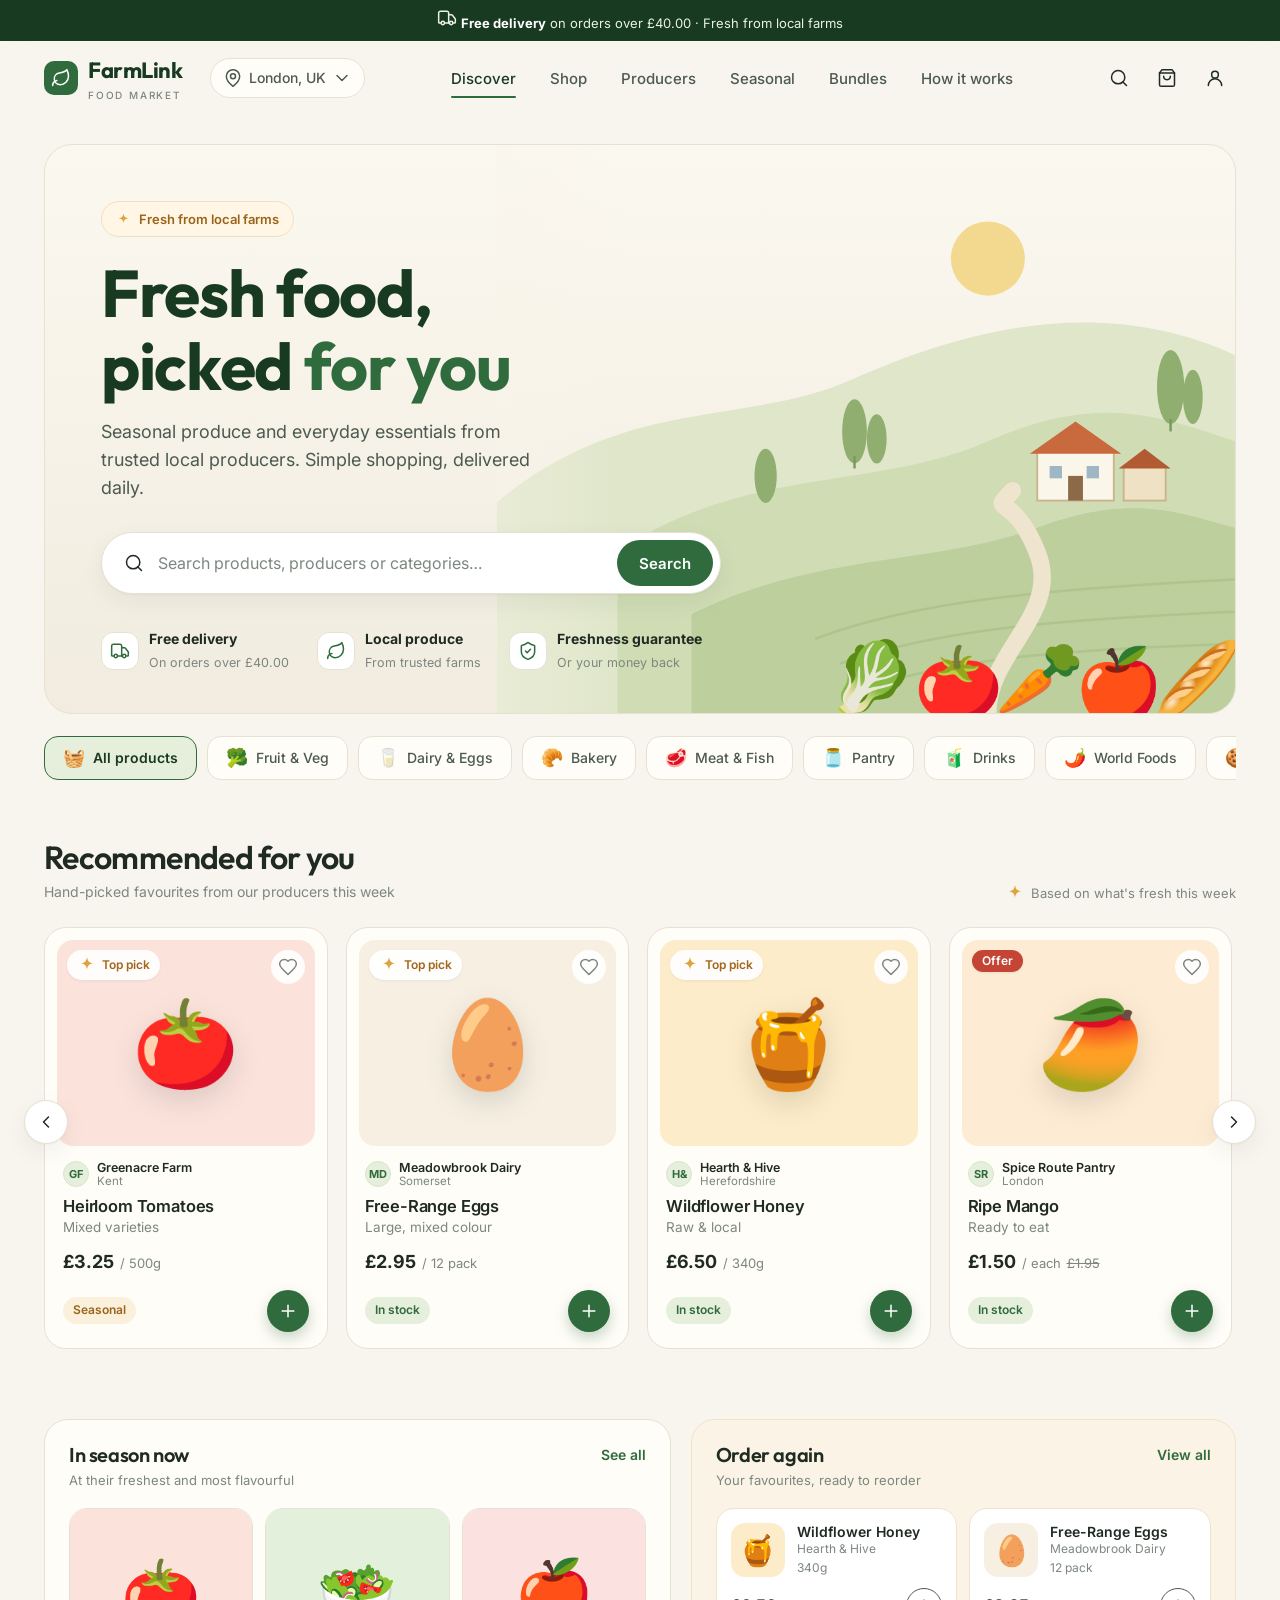
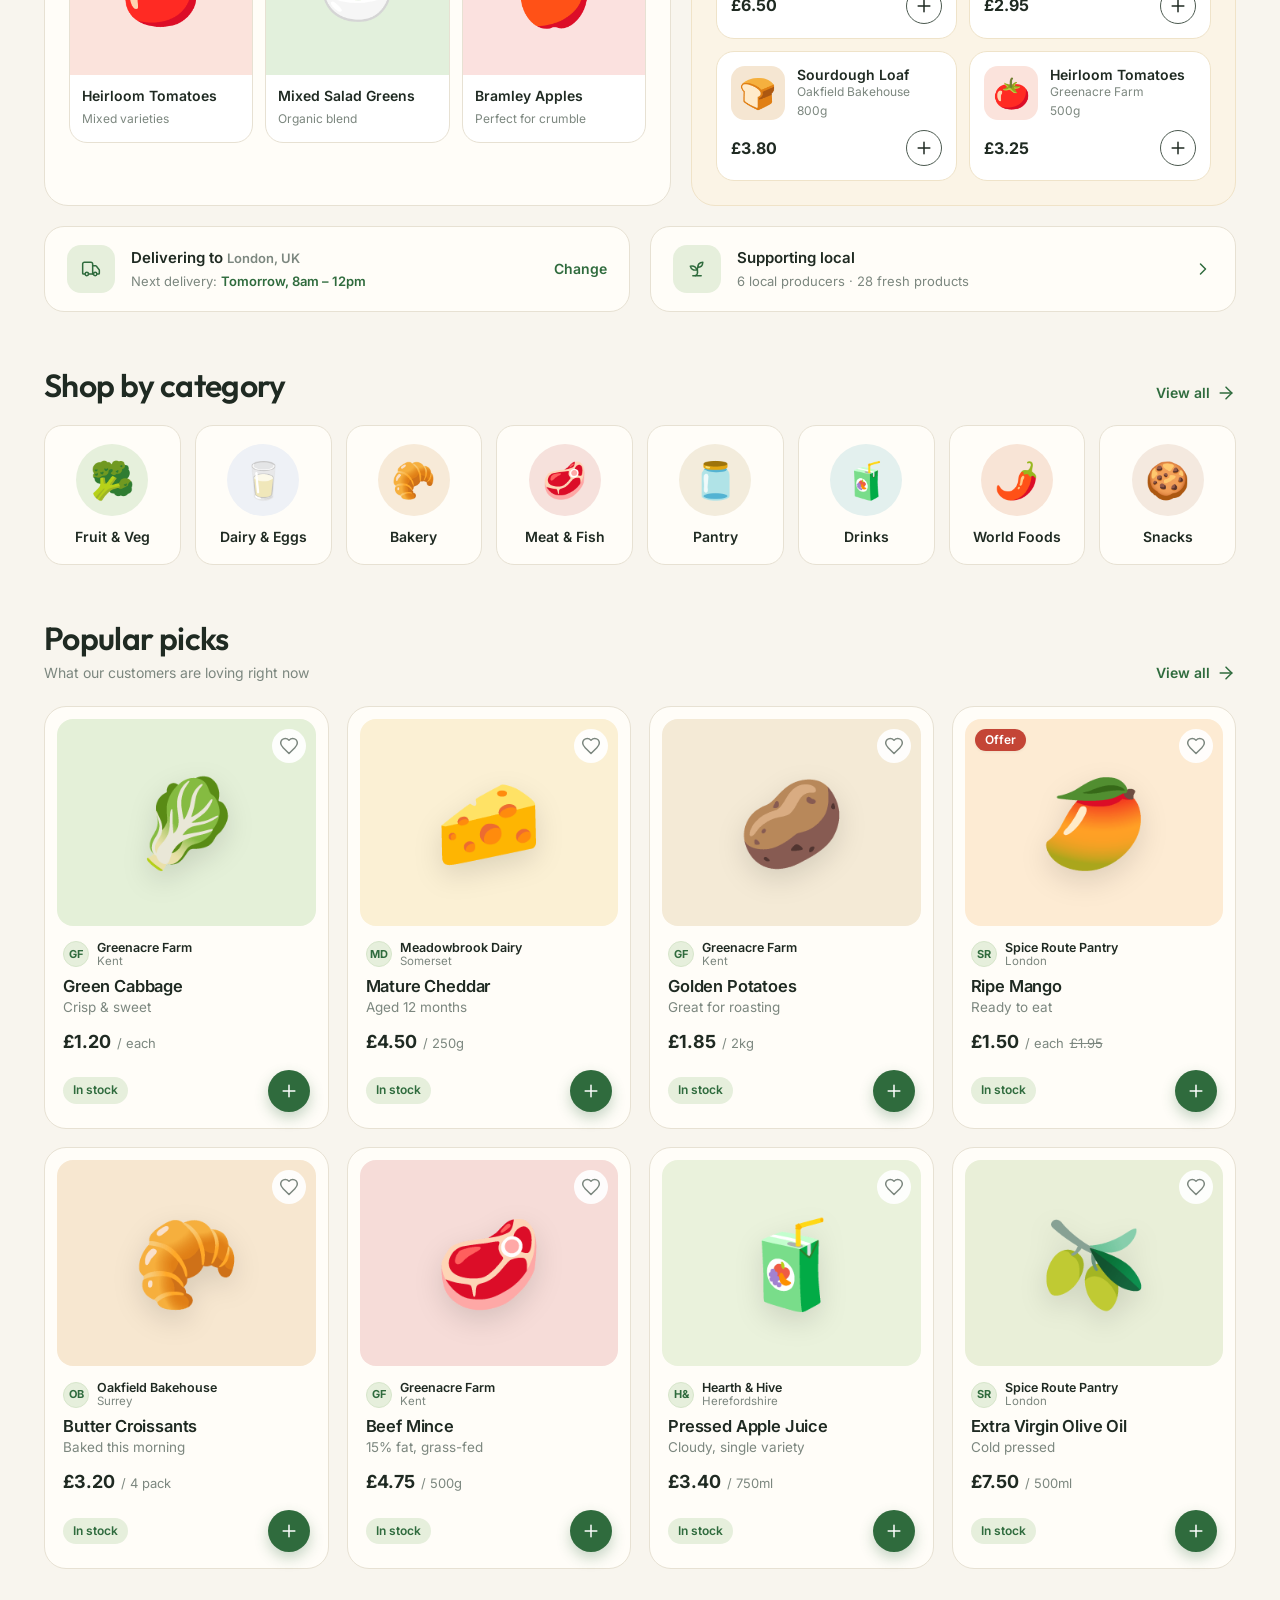
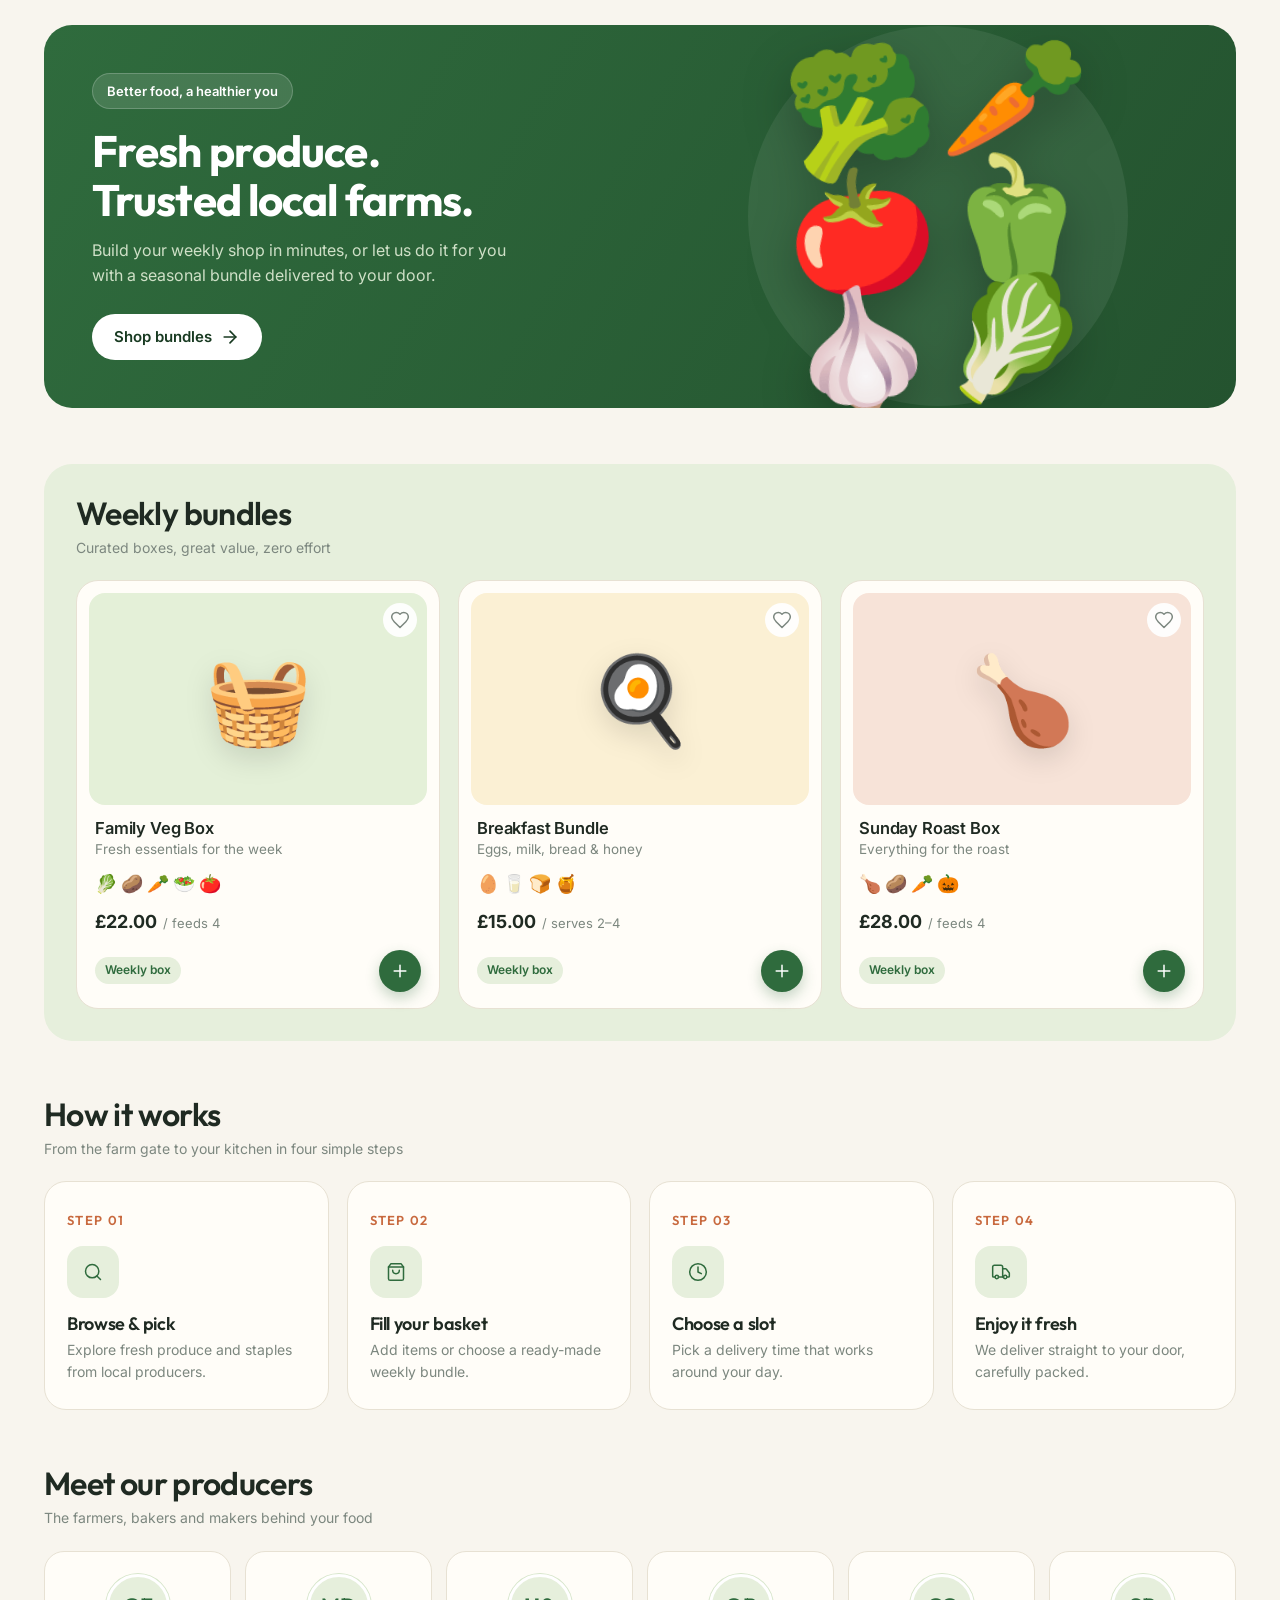
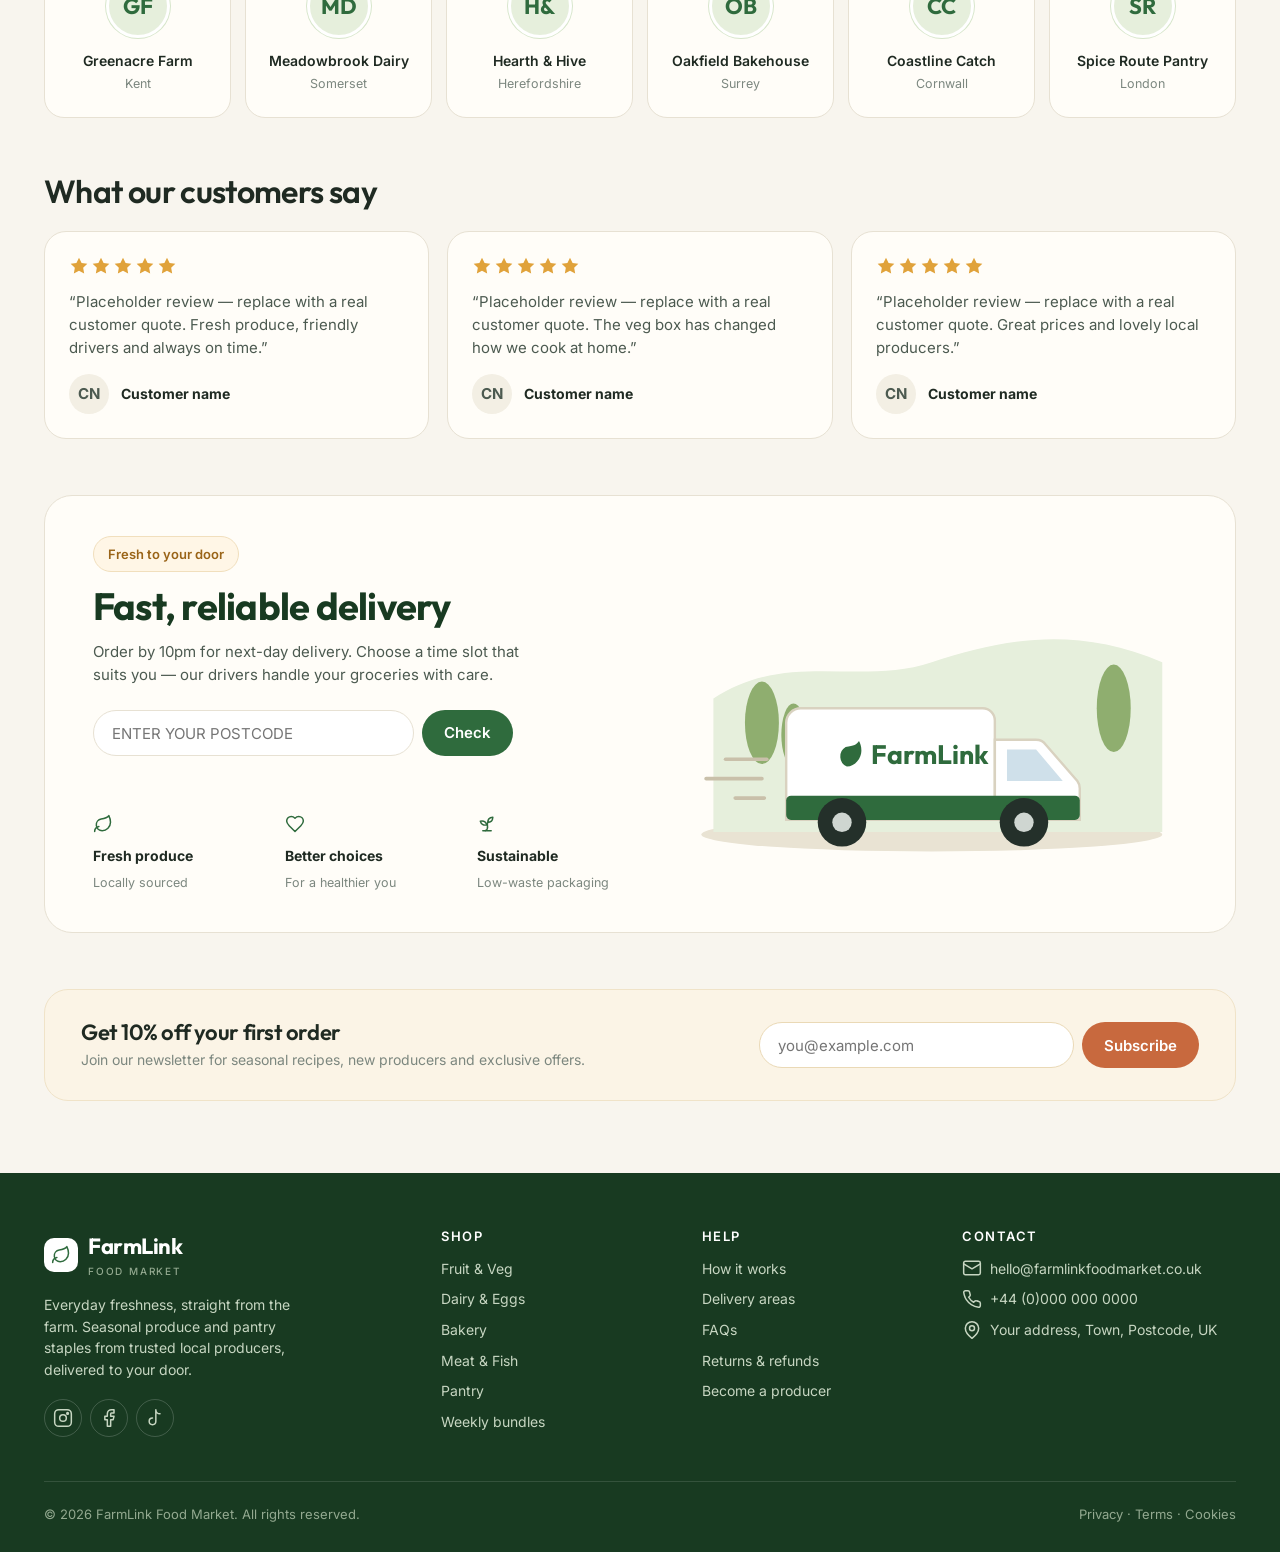
==== index.html @ 9a167efa "Build modern grocery storefront for FarmLink Food Market Static, responsive redesign inspired by the" ====
<!doctype html>
<html lang="en-GB">
<head>
  <meta charset="utf-8">
  <meta name="viewport" content="width=device-width, initial-scale=1">
  <title>FarmLink Food Market — Fresh groceries from local farms, delivered</title>
  <meta name="description" content="Shop fresh fruit, veg, dairy, bakery and pantry staples from trusted local producers. Delivered to your door by FarmLink Food Market.">
  <meta name="theme-color" content="#2f6b3d">
  <link rel="icon" href="data:image/svg+xml,<svg xmlns='http://www.w3.org/2000/svg' viewBox='0 0 100 100'><text y='.9em' font-size='90'>🌿</text></svg>">
  <link rel="preconnect" href="https://fonts.googleapis.com">
  <link rel="preconnect" href="https://fonts.gstatic.com" crossorigin>
  <link href="https://fonts.googleapis.com/css2?family=Inter:wght@400;500;600;700&family=Outfit:wght@500;600;700&display=swap" rel="stylesheet">
  <link rel="stylesheet" href="css/styles.css">
</head>
<body data-page="home">
  <div id="site-header"></div>

  <main>
    <!-- Hero -->
    <section class="hero">
      <div class="container">
        <div class="hero-card">
          <div class="hero-art" aria-hidden="true">
            <svg viewBox="0 0 760 460" preserveAspectRatio="xMaxYMid slice">
              <defs>
                <linearGradient id="sky" x1="0" y1="0" x2="0" y2="1"><stop offset="0" stop-color="#fbf8f0" stop-opacity="0"/><stop offset="1" stop-color="#f4eedf"/></linearGradient>
                <linearGradient id="fade" x1="0" y1="0" x2="1" y2="0"><stop offset="0" stop-color="#f8f4ea"/><stop offset=".35" stop-color="#f8f4ea" stop-opacity="0"/></linearGradient>
              </defs>
              <circle cx="560" cy="92" r="30" fill="#f2cf72" opacity=".75"/>
              <path d="M150 300 C 260 200, 360 230, 450 190 S 650 120, 760 170 L760 460 L150 460Z" fill="#dfe6c9"/>
              <path d="M260 330 C 360 260, 470 280, 560 240 S 700 220, 760 240 L760 460 L260 460Z" fill="#cfdcb4"/>
              <path d="M320 380 C 420 330, 520 340, 600 310 S 720 300, 760 310 L760 460 L320 460Z" fill="#bccf9c"/>
              <!-- fields -->
              <g stroke="#a9c088" stroke-width="2" fill="none" opacity=".7">
                <path d="M420 400 C 500 370, 600 360, 760 352"/><path d="M440 420 C 520 392, 620 384, 760 378"/><path d="M460 440 C 540 414, 640 408, 760 404"/>
              </g>
              <!-- path -->
              <path d="M560 460 C 560 410, 620 380, 600 330 S 560 300, 580 280" stroke="#efe5cf" stroke-width="14" fill="none" stroke-linecap="round"/>
              <!-- trees -->
              <g fill="#8fae6f">
                <ellipse cx="452" cy="232" rx="10" ry="26"/><ellipse cx="470" cy="238" rx="8" ry="20"/>
                <ellipse cx="708" cy="196" rx="11" ry="30"/><ellipse cx="726" cy="204" rx="8" ry="22"/>
                <ellipse cx="380" cy="268" rx="9" ry="22"/>
              </g>
              <g fill="#7b9b5c"><rect x="451" y="252" width="2" height="10"/><rect x="707" y="222" width="2" height="10"/></g>
              <!-- farmhouse -->
              <g transform="translate(600 230)">
                <rect x="0" y="18" width="62" height="40" fill="#fbf6ea" stroke="#c9b48e" stroke-width="1.5"/>
                <path d="M-6 20 L31 -6 L68 20Z" fill="#c8693e"/>
                <rect x="10" y="30" width="10" height="10" fill="#9fb7c4"/><rect x="40" y="30" width="10" height="10" fill="#9fb7c4"/>
                <rect x="25" y="38" width="12" height="20" fill="#8c6a48"/>
                <rect x="70" y="30" width="34" height="28" fill="#efe1c4" stroke="#c9b48e" stroke-width="1.5"/>
                <path d="M66 32 L87 16 L108 32Z" fill="#b25a32"/>
              </g>
              <!-- produce cluster -->
              <g font-size="58" font-family="Apple Color Emoji, Segoe UI Emoji, Noto Color Emoji, sans-serif">
                <text x="430" y="452">🥬</text><text x="500" y="456">🍅</text><text x="566" y="452">🥕</text><text x="630" y="458">🍎</text><text x="694" y="452">🥖</text>
              </g>
              <rect width="760" height="460" fill="url(#fade)"/>
            </svg>
          </div>

          <div class="hero-content">
            <span class="pill"><svg width="15" height="15" viewBox="0 0 24 24"><path d="M12 2c.4 4.6 2.4 7.6 8 8-5.6.4-7.6 3.4-8 8-.4-4.6-2.4-7.6-8-8 5.6-.4 7.6-3.4 8-8Z" fill="currentColor"/></svg> Fresh from local farms</span>
            <h1>Fresh food,<br>picked <em>for you</em></h1>
            <p class="hero-sub">Seasonal produce and everyday essentials from trusted local producers. Simple shopping, delivered daily.</p>

            <form class="search-bar" id="hero-search" role="search" autocomplete="off">
              <svg class="icon" width="20" height="20" viewBox="0 0 24 24" fill="none" stroke="currentColor" stroke-width="1.8" stroke-linecap="round"><circle cx="11" cy="11" r="8"/><path d="m21 21-4.3-4.3"/></svg>
              <label class="sr-only" for="hero-q">Search groceries</label>
              <input id="hero-q" type="search" placeholder="Search products, producers or categories…">
              <button class="btn btn-primary" type="submit">Search</button>
              <div class="search-results" role="listbox"></div>
            </form>

            <div class="trust" id="trust"></div>
          </div>
        </div>

        <div class="chips" id="chips" role="tablist" aria-label="Browse by category"></div>
      </div>
    </section>

    <!-- Recommended -->
    <section class="section">
      <div class="container">
        <div class="section-head">
          <div><h2>Recommended for you</h2><p>Hand-picked favourites from our producers this week</p></div>
          <span class="eyebrow" id="rec-note"></span>
        </div>
        <div class="row-scroll">
          <button class="scroll-btn prev" data-scroll="-1" aria-label="Scroll left"></button>
          <div class="track" id="recommended"></div>
          <button class="scroll-btn next" data-scroll="1" aria-label="Scroll right"></button>
        </div>
      </div>
    </section>

    <!-- In season + order again -->
    <section class="section">
      <div class="container">
        <div class="split">
          <div class="panel">
            <div class="panel-head"><div><h3>In season now</h3><p>At their freshest and most flavourful</p></div><a class="link-arrow" href="shop.html?filter=seasonal">See all</a></div>
            <div class="season-grid" id="season"></div>
          </div>
          <div class="panel warm">
            <div class="panel-head"><div><h3>Order again</h3><p>Your favourites, ready to reorder</p></div><a class="link-arrow" href="shop.html">View all</a></div>
            <div class="reorder-list" id="reorder"></div>
          </div>
        </div>
        <div class="info-bar" id="info-bar"></div>
      </div>
    </section>

    <!-- Categories -->
    <section class="section">
      <div class="container">
        <div class="section-head"><div><h2>Shop by category</h2></div><a class="link-arrow" href="shop.html" id="cat-all"></a></div>
        <div class="cat-grid" id="categories"></div>
      </div>
    </section>

    <!-- Popular picks -->
    <section class="section">
      <div class="container">
        <div class="section-head"><div><h2>Popular picks</h2><p>What our customers are loving right now</p></div><a class="link-arrow" href="shop.html" id="pop-all"></a></div>
        <div class="product-grid" id="popular"></div>
      </div>
    </section>

    <!-- Promo -->
    <section class="section">
      <div class="container">
        <div class="promo">
          <div class="promo-copy">
            <span class="pill" style="background:rgba(255,255,255,.12);border-color:rgba(255,255,255,.2);color:#fff">Better food, a healthier you</span>
            <h2 style="margin-top:18px">Fresh produce.<br>Trusted local farms.</h2>
            <p>Build your weekly shop in minutes, or let us do it for you with a seasonal bundle delivered to your door.</p>
            <a class="btn" href="#bundles">Shop bundles <svg class="icon" width="18" height="18" viewBox="0 0 24 24" fill="none" stroke="currentColor" stroke-width="2" stroke-linecap="round" stroke-linejoin="round"><path d="M5 12h14"/><path d="m12 5 7 7-7 7"/></svg></a>
          </div>
          <div class="promo-art" aria-hidden="true">
            <div class="blob"></div>
            <div class="bowl"><span>🥦</span><span>🥕</span><span>🍅</span><span>🫑</span><span>🧄</span><span>🥬</span></div>
          </div>
        </div>
      </div>
    </section>

    <!-- Bundles -->
    <section class="section" id="bundles">
      <div class="container">
        <div class="bundles-wrap">
          <div class="section-head"><div><h2>Weekly bundles</h2><p>Curated boxes, great value, zero effort</p></div></div>
          <div class="product-grid cols-3" id="bundle-grid"></div>
        </div>
      </div>
    </section>

    <!-- How it works -->
    <section class="section" id="how">
      <div class="container">
        <div class="section-head"><div><h2>How it works</h2><p>From the farm gate to your kitchen in four simple steps</p></div></div>
        <div class="steps" id="steps"></div>
      </div>
    </section>

    <!-- Producers -->
    <section class="section" id="producers">
      <div class="container">
        <div class="section-head"><div><h2>Meet our producers</h2><p>The farmers, bakers and makers behind your food</p></div></div>
        <div class="producer-grid" id="producer-grid"></div>
      </div>
    </section>

    <!-- Reviews -->
    <section class="section">
      <div class="container">
        <div class="section-head"><div><h2>What our customers say</h2></div></div>
        <div class="reviews" id="reviews"></div>
      </div>
    </section>

    <!-- Delivery -->
    <section class="section" id="delivery">
      <div class="container">
        <div class="delivery">
          <div>
            <span class="pill">Fresh to your door</span>
            <h2>Fast, reliable delivery</h2>
            <p>Order by 10pm for next-day delivery. Choose a time slot that suits you — our drivers handle your groceries with care.</p>
            <form class="postcode" id="postcode-form">
              <label class="sr-only" for="postcode-input">Postcode</label>
              <input id="postcode-input" placeholder="Enter your postcode" maxlength="9" autocomplete="postal-code">
              <button class="btn btn-primary" type="submit">Check</button>
            </form>
            <div class="postcode-msg" id="postcode-msg" role="status"></div>
            <div class="delivery-points" id="delivery-points"></div>
          </div>
          <div class="delivery-art" aria-hidden="true">
            <svg viewBox="0 0 420 260">
              <ellipse cx="210" cy="232" rx="190" ry="14" fill="#e9e3d3"/>
              <path d="M30 120 C 90 80, 150 110, 210 90 S 330 60, 400 90 L400 230 L30 230Z" fill="#e6efdc"/>
              <g fill="#8fae6f"><ellipse cx="70" cy="140" rx="14" ry="34"/><ellipse cx="96" cy="150" rx="10" ry="26"/><ellipse cx="360" cy="128" rx="14" ry="36"/></g>
              <!-- van -->
              <g transform="translate(90 120)">
                <path d="M0 20 a12 12 0 0 1 12 -12 h150 a10 10 0 0 1 10 10 v82 h-172Z" fill="#fff" stroke="#d9d2c0" stroke-width="2"/>
                <path d="M172 34 h34 a10 10 0 0 1 8 4 l26 30 a10 10 0 0 1 2 6 v26 h-70Z" fill="#fff" stroke="#d9d2c0" stroke-width="2"/>
                <path d="M182 42 h24 l22 26 h-46Z" fill="#cfe0ea"/>
                <rect x="0" y="80" width="242" height="20" rx="4" fill="#2f6b3d"/>
                <g transform="translate(40 34)" fill="#2f6b3d">
                  <path d="M10 22 A9 9 0 0 1 9 6 C 16 5 18 4 20 1 c1 2 2 4 2 8 0 6-5 13-12 13Z"/>
                  <text x="30" y="20" font-family="Outfit, sans-serif" font-weight="700" font-size="22">FarmLink</text>
                </g>
                <circle cx="46" cy="102" r="20" fill="#24302a"/><circle cx="46" cy="102" r="8" fill="#cfd6d1"/>
                <circle cx="196" cy="102" r="20" fill="#24302a"/><circle cx="196" cy="102" r="8" fill="#cfd6d1"/>
              </g>
              <g stroke="#c9c0aa" stroke-width="3" stroke-linecap="round"><path d="M40 170h34"/><path d="M24 186h46"/><path d="M48 202h24"/></g>
            </svg>
          </div>
        </div>
      </div>
    </section>

    <!-- Newsletter -->
    <section class="section">
      <div class="container">
        <div class="newsletter">
          <div><h3>Get 10% off your first order</h3><p>Join our newsletter for seasonal recipes, new producers and exclusive offers.</p></div>
          <form id="newsletter-form">
            <label class="sr-only" for="nl-email">Email address</label>
            <input id="nl-email" type="email" placeholder="you@example.com" required>
            <button class="btn btn-accent" type="submit">Subscribe</button>
          </form>
        </div>
      </div>
    </section>
  </main>

  <div id="site-footer"></div>

  <script src="js/data.js"></script>
  <script src="js/app.js"></script>
  <script src="js/home.js"></script>
</body>
</html>
---- css/styles.css ----
/* FarmLink Food Market — styles */

:root {
  --bg: #f8f5ee;
  --surface: #fffdf8;
  --surface-2: #f3efe4;
  --mint: #e6efdc;
  --mint-2: #d7e6cb;
  --ink: #1f2a22;
  --ink-2: #4c5a50;
  --ink-3: #7c877f;
  --line: #e7e1d3;
  --green: #2f6b3d;
  --green-dark: #234f2d;
  --green-ink: #183a21;
  --terracotta: #c8693e;
  --gold: #e0a23a;
  --red: #c44536;
  --radius: 18px;
  --radius-sm: 12px;
  --shadow: 0 1px 2px rgba(31, 42, 34, .04), 0 8px 24px rgba(31, 42, 34, .06);
  --shadow-lg: 0 20px 50px rgba(31, 42, 34, .16);
  --container: 1240px;
  --font-head: "Outfit", system-ui, sans-serif;
  --font-body: "Inter", system-ui, sans-serif;
}

*,
*::before,
*::after { box-sizing: border-box; }

html { scroll-behavior: smooth; }

body {
  margin: 0;
  font-family: var(--font-body);
  font-size: 15px;
  line-height: 1.55;
  color: var(--ink);
  background: var(--bg);
  -webkit-font-smoothing: antialiased;
  overflow-x: clip;
}

img { max-width: 100%; display: block; }
a { color: inherit; text-decoration: none; }
button { font: inherit; color: inherit; cursor: pointer; border: 0; background: none; }
input, select { font: inherit; color: inherit; }
h1, h2, h3, h4 { font-family: var(--font-head); margin: 0; line-height: 1.1; letter-spacing: -.02em; }
p { margin: 0; }

.container { max-width: var(--container); margin: 0 auto; padding: 0 24px; }
.sr-only { position: absolute; width: 1px; height: 1px; overflow: hidden; clip: rect(0 0 0 0); white-space: nowrap; }
.icon { width: 20px; height: 20px; flex: none; }

/* ---------- Buttons ---------- */
.btn {
  display: inline-flex; align-items: center; justify-content: center; gap: 8px;
  height: 46px; padding: 0 22px; border-radius: 999px;
  font-weight: 600; font-size: 15px; white-space: nowrap;
  transition: background .2s, transform .15s, box-shadow .2s;
}
.btn:active { transform: translateY(1px); }
.btn-primary { background: var(--green); color: #fff; }
.btn-primary:hover { background: var(--green-dark); }
.btn-accent { background: var(--terracotta); color: #fff; }
.btn-accent:hover { background: #b25a32; }
.btn-ghost { background: var(--surface); border: 1px solid var(--line); }
.btn-ghost:hover { border-color: var(--ink-3); }
.btn-sm { height: 38px; padding: 0 16px; font-size: 14px; }
.btn-block { width: 100%; }

.link-arrow { display: inline-flex; align-items: center; gap: 6px; font-weight: 600; font-size: 14px; color: var(--green); }
.link-arrow:hover { text-decoration: underline; }

/* ---------- Announcement ---------- */
.announce { background: var(--green-ink); color: #e9f1e4; font-size: 13px; text-align: center; padding: 8px 16px; }
.announce strong { color: #fff; }

/* ---------- Header ---------- */
.header {
  position: sticky; top: 0; z-index: 50;
  background: rgba(248, 245, 238, .88);
  backdrop-filter: saturate(1.4) blur(12px);
  border-bottom: 1px solid transparent;
  transition: border-color .2s;
}
.header.scrolled { border-bottom-color: var(--line); }
.header-inner { display: flex; align-items: center; gap: 28px; height: 74px; }
.logo { display: flex; align-items: center; gap: 10px; font-family: var(--font-head); font-weight: 700; font-size: 22px; color: var(--green-ink); letter-spacing: -.02em; }
.logo-mark { width: 34px; height: 34px; border-radius: 10px; background: var(--green); display: grid; place-items: center; color: #fff; }
.logo small { display: block; font-family: var(--font-body); font-weight: 500; font-size: 10px; letter-spacing: .18em; text-transform: uppercase; color: var(--ink-3); margin-top: 1px; }

.location {
  display: flex; align-items: center; gap: 6px; font-size: 14px; font-weight: 500; color: var(--ink-2);
  padding: 8px 12px; border-radius: 999px; border: 1px solid var(--line); background: var(--surface);
}
.location:hover { border-color: var(--ink-3); }

.nav { display: flex; gap: 6px; margin: 0 auto; }
.nav a { position: relative; padding: 10px 14px; font-weight: 500; font-size: 15px; color: var(--ink-2); border-radius: 999px; }
.nav a:hover { color: var(--ink); background: var(--surface-2); }
.nav a.active { color: var(--green-ink); }
.nav a.active::after { content: ""; position: absolute; left: 14px; right: 14px; bottom: 2px; height: 2px; border-radius: 2px; background: var(--green); }

.header-actions { display: flex; align-items: center; gap: 6px; }
.icon-btn { position: relative; width: 42px; height: 42px; border-radius: 999px; display: grid; place-items: center; color: var(--ink); }
.icon-btn:hover { background: var(--surface-2); }
.badge-count {
  position: absolute; top: 3px; right: 2px; min-width: 18px; height: 18px; padding: 0 5px;
  border-radius: 999px; background: var(--terracotta); color: #fff; font-size: 11px; font-weight: 700;
  display: grid; place-items: center; border: 2px solid var(--bg);
}
.badge-count[data-count="0"] { display: none; }
.menu-btn { display: none; }

/* Mobile nav */
.mobile-nav { display: none; }

/* ---------- Hero ---------- */
.hero { padding: 28px 0 8px; }
.hero-card {
  position: relative; overflow: hidden;
  border-radius: 28px; background: linear-gradient(180deg, #fbf8f0 0%, #f1ecdf 100%);
  border: 1px solid var(--line); padding: 56px 56px 40px;
  min-height: 460px;
}
.hero-art { position: absolute; right: 0; top: 0; width: 62%; height: 100%; pointer-events: none; }
.hero-art svg { width: 100%; height: 100%; }
.hero-content { position: relative; max-width: 620px; }
.pill {
  display: inline-flex; align-items: center; gap: 8px; padding: 7px 14px; border-radius: 999px;
  background: #fff6e6; border: 1px solid #f1dfbd; color: #9a6418; font-size: 13px; font-weight: 600;
}
.pill svg { color: var(--gold); }
.hero h1 { font-size: clamp(38px, 5.4vw, 66px); margin: 20px 0 16px; color: var(--green-ink); font-weight: 700; }
.hero h1 em { font-style: normal; color: var(--green); position: relative; }
.hero-sub { font-size: 18px; color: var(--ink-2); max-width: 460px; }

.search-bar {
  position: relative; display: flex; align-items: center; gap: 12px; margin-top: 30px;
  max-width: 780px; background: #fff; border: 1px solid var(--line); border-radius: 999px;
  padding: 7px 7px 7px 22px; box-shadow: var(--shadow);
}
.search-bar input { flex: 1; min-width: 0; border: 0; outline: 0; background: transparent; font-size: 16px; height: 44px; }
.search-bar input::placeholder { color: var(--ink-3); }
.search-bar:focus-within { border-color: var(--green); box-shadow: 0 0 0 4px rgba(47, 107, 61, .12); }

.search-results {
  position: absolute; left: 0; right: 0; top: calc(100% + 8px); z-index: 20;
  background: #fff; border: 1px solid var(--line); border-radius: var(--radius); box-shadow: var(--shadow-lg);
  padding: 8px; display: none; max-height: 360px; overflow: auto;
}
.search-results.open { display: block; }
.search-result { display: flex; align-items: center; gap: 12px; padding: 8px 10px; border-radius: 10px; }
.search-result:hover, .search-result.focus { background: var(--surface-2); }
.search-result .thumb { width: 40px; height: 40px; border-radius: 10px; font-size: 22px; }
.search-result .meta { flex: 1; min-width: 0; }
.search-result .meta b { display: block; font-weight: 600; font-size: 14px; }
.search-result .meta span { font-size: 12px; color: var(--ink-3); }
.search-result .price { font-weight: 700; font-size: 14px; }
.search-empty { padding: 14px; color: var(--ink-3); font-size: 14px; }

.trust { display: flex; flex-wrap: wrap; gap: 28px; margin-top: 34px; }
.trust-item { display: flex; align-items: center; gap: 10px; }
.trust-item .ti-icon { width: 38px; height: 38px; border-radius: 12px; background: #fff; border: 1px solid var(--line); display: grid; place-items: center; color: var(--green); }
.trust-item b { display: block; font-size: 14px; }
.trust-item span { font-size: 12.5px; color: var(--ink-3); }

/* ---------- Chips ---------- */
.chips { display: flex; gap: 10px; overflow-x: auto; padding: 22px 0 4px; scrollbar-width: none; }
.chips::-webkit-scrollbar { display: none; }
.chip {
  display: inline-flex; align-items: center; gap: 8px; flex: none;
  height: 44px; padding: 0 18px; border-radius: 14px; background: var(--surface);
  border: 1px solid var(--line); font-weight: 500; font-size: 14px; color: var(--ink-2);
  transition: border-color .2s, background .2s, color .2s;
}
.chip:hover { border-color: var(--ink-3); color: var(--ink); }
.chip.active { background: var(--mint); border-color: var(--green); color: var(--green-ink); font-weight: 600; }
.chip .chip-emoji { font-size: 18px; }

/* ---------- Sections ---------- */
.section { padding: 48px 0 8px; }
.section-head { display: flex; align-items: flex-end; justify-content: space-between; gap: 16px; margin-bottom: 22px; }
.section-head h2 { font-size: clamp(24px, 2.6vw, 32px); font-weight: 600; }
.section-head p { color: var(--ink-3); font-size: 14px; margin-top: 6px; }
.eyebrow { display: inline-flex; align-items: center; gap: 6px; font-size: 13px; color: var(--ink-3); }
.eyebrow svg { color: var(--gold); }

/* ---------- Category tiles ---------- */
.cat-grid { display: grid; grid-template-columns: repeat(8, 1fr); gap: 14px; }
.cat-tile {
  display: flex; flex-direction: column; align-items: center; gap: 10px; padding: 18px 10px 16px;
  border-radius: var(--radius); background: var(--surface); border: 1px solid var(--line);
  transition: transform .2s, box-shadow .2s;
}
.cat-tile:hover { transform: translateY(-3px); box-shadow: var(--shadow); }
.cat-tile .thumb { width: 72px; height: 72px; border-radius: 50%; font-size: 36px; }
.cat-tile b { font-weight: 600; font-size: 14px; text-align: center; }

/* ---------- Thumb (image or emoji tile) ---------- */
.thumb { display: grid; place-items: center; overflow: hidden; line-height: 1; background: var(--mint); }
.thumb img { width: 100%; height: 100%; object-fit: cover; }

/* ---------- Product cards ---------- */
.product-grid { display: grid; grid-template-columns: repeat(4, 1fr); gap: 18px; }
.product-grid.cols-3 { grid-template-columns: repeat(3, 1fr); }

.card {
  position: relative; display: flex; flex-direction: column;
  background: var(--surface); border: 1px solid var(--line); border-radius: 22px; padding: 12px;
  transition: transform .2s, box-shadow .2s, border-color .2s;
}
.card:hover { transform: translateY(-3px); box-shadow: var(--shadow); border-color: #ddd5c3; }
.card .media { position: relative; aspect-ratio: 4 / 3.2; border-radius: 16px; font-size: 86px; }
.card .media .emoji { transition: transform .35s cubic-bezier(.2, .8, .2, 1.2); filter: drop-shadow(0 10px 14px rgba(0, 0, 0, .12)); }
.card:hover .media .emoji { transform: scale(1.08) rotate(-3deg); }
.card-badge {
  position: absolute; top: 10px; left: 10px; z-index: 1;
  display: inline-flex; align-items: center; gap: 5px; padding: 5px 10px; border-radius: 999px;
  background: rgba(255, 255, 255, .92); font-size: 12px; font-weight: 600; color: var(--ink-2);
  box-shadow: 0 1px 3px rgba(0, 0, 0, .06);
}
.card-badge.top { color: #a2661a; }
.card-badge.top svg { color: var(--gold); }
.card-badge.offer { background: var(--red); color: #fff; }
.card-badge.new { background: var(--green); color: #fff; }
.card-badge.seasonal { color: var(--green); }
.fav-btn {
  position: absolute; top: 10px; right: 10px; z-index: 1; width: 34px; height: 34px; border-radius: 50%;
  background: rgba(255, 255, 255, .92); display: grid; place-items: center; color: var(--ink-3);
}
.fav-btn:hover { color: var(--red); }
.fav-btn.on { color: var(--red); }
.fav-btn.on svg { fill: currentColor; }

.card-body { display: flex; flex-direction: column; gap: 2px; padding: 14px 6px 4px; flex: 1; }
.producer { display: flex; align-items: center; gap: 8px; margin-bottom: 6px; }
.producer .avatar { width: 26px; height: 26px; border-radius: 50%; background: var(--mint); color: var(--green); display: grid; place-items: center; font-size: 11px; font-weight: 700; border: 1px solid var(--mint-2); }
.producer b { display: block; font-size: 12.5px; font-weight: 600; line-height: 1.2; }
.producer span { display: block; font-size: 11.5px; color: var(--ink-3); line-height: 1.2; }
.card h3 { font-family: var(--font-body); font-size: 16.5px; font-weight: 600; letter-spacing: -.01em; }
.card .desc { font-size: 13.5px; color: var(--ink-3); }
.price-row { display: flex; align-items: baseline; gap: 6px; margin-top: 8px; }
.price { font-weight: 700; font-size: 18px; color: var(--ink); }
.price-unit { font-size: 13px; color: var(--ink-3); }
.was { font-size: 13px; color: var(--ink-3); text-decoration: line-through; }

.card-foot { display: flex; align-items: center; justify-content: space-between; gap: 8px; padding: 10px 6px 4px; }
.stock { font-size: 12px; font-weight: 600; padding: 4px 10px; border-radius: 999px; background: var(--mint); color: var(--green); }
.stock.seasonal { background: #fbf0dc; color: #9a6418; }

.add-btn {
  width: 42px; height: 42px; border-radius: 50%; background: var(--green); color: #fff;
  display: grid; place-items: center; box-shadow: 0 6px 14px rgba(47, 107, 61, .28);
  transition: background .2s, transform .2s;
}
.add-btn:hover { background: var(--green-dark); transform: scale(1.06); }
.add-btn.added { background: var(--terracotta); }

.stepper {
  display: inline-flex; align-items: center; height: 42px; border-radius: 999px; background: var(--green); color: #fff;
  box-shadow: 0 6px 14px rgba(47, 107, 61, .28);
}
.stepper button { width: 38px; height: 42px; display: grid; place-items: center; color: #fff; }
.stepper button:hover { opacity: .8; }
.stepper span { min-width: 22px; text-align: center; font-weight: 700; font-size: 15px; }
.stepper.light { background: var(--surface-2); color: var(--ink); box-shadow: none; height: 36px; }
.stepper.light button { color: var(--ink); height: 36px; width: 32px; }

/* ---------- Carousel row ---------- */
.row-scroll { position: relative; }
.row-scroll .track {
  display: grid; grid-auto-flow: column; grid-auto-columns: calc((100% - 54px) / 4); gap: 18px;
  overflow-x: auto; scroll-snap-type: x mandatory; scrollbar-width: none; padding: 2px 2px 14px;
}
.row-scroll .track::-webkit-scrollbar { display: none; }
.row-scroll .track > * { scroll-snap-align: start; }
.scroll-btn {
  position: absolute; top: 40%; z-index: 2; width: 44px; height: 44px; border-radius: 50%;
  background: #fff; border: 1px solid var(--line); box-shadow: var(--shadow); display: grid; place-items: center;
}
.scroll-btn:hover { border-color: var(--ink-3); }
.scroll-btn.prev { left: -20px; }
.scroll-btn.next { right: -20px; }

/* ---------- Split: In season + Order again ---------- */
.split { display: grid; grid-template-columns: 1.15fr 1fr; gap: 20px; }
.panel { background: var(--surface); border: 1px solid var(--line); border-radius: 24px; padding: 24px; }
.panel.warm { background: #fbf4e6; border-color: #f0e3c8; }
.panel-head { display: flex; align-items: flex-start; justify-content: space-between; gap: 12px; margin-bottom: 18px; }
.panel-head h3 { font-size: 20px; font-weight: 600; }
.panel-head p { font-size: 13px; color: var(--ink-3); margin-top: 4px; }

.season-grid { display: grid; grid-template-columns: repeat(3, 1fr); gap: 12px; }
.season-tile { border-radius: 18px; overflow: hidden; background: #fff; border: 1px solid var(--line); transition: transform .2s; }
.season-tile:hover { transform: translateY(-2px); }
.season-tile .thumb { aspect-ratio: 1.1; font-size: 64px; }
.season-tile div:last-child { padding: 10px 12px 12px; }
.season-tile b { display: block; font-size: 14px; font-weight: 600; }
.season-tile div:last-child span { font-size: 12px; color: var(--ink-3); }

.reorder-list { display: grid; grid-template-columns: repeat(2, 1fr); gap: 12px; }
.reorder {
  display: flex; flex-direction: column; gap: 10px; background: #fff; border: 1px solid #efe3c9; border-radius: 18px; padding: 14px;
}
.reorder-top { display: flex; gap: 12px; align-items: center; }
.reorder .thumb { width: 54px; height: 54px; border-radius: 14px; font-size: 30px; flex: none; }
.reorder b { display: block; font-size: 14px; font-weight: 600; line-height: 1.25; }
.reorder-top > div:last-child span { display: block; font-size: 12px; color: var(--ink-3); }
.reorder-foot { display: flex; align-items: center; justify-content: space-between; }
.reorder-foot .price { font-size: 16px; }
.circle-add { width: 36px; height: 36px; border-radius: 50%; border: 1.5px solid var(--ink-2); display: grid; place-items: center; }
.circle-add:hover { background: var(--green); border-color: var(--green); color: #fff; }
.empty-note { font-size: 14px; color: var(--ink-3); padding: 18px; text-align: center; border: 1px dashed #e5d6b6; border-radius: 16px; }

/* ---------- Info bar ---------- */
.info-bar { display: grid; grid-template-columns: 1fr 1fr; gap: 20px; margin-top: 20px; }
.info-card { display: flex; align-items: center; gap: 16px; background: var(--surface); border: 1px solid var(--line); border-radius: 20px; padding: 18px 22px; }
.info-card .ic { width: 48px; height: 48px; border-radius: 14px; background: var(--mint); color: var(--green); display: grid; place-items: center; flex: none; }
.info-card .grow { flex: 1; }
.info-card b { display: block; font-size: 15px; font-weight: 600; }
.info-card span { font-size: 13px; color: var(--ink-3); }
.info-card span strong { color: var(--green); font-weight: 600; }

/* ---------- Bundles ---------- */
.bundles-wrap { background: var(--mint); border-radius: 28px; padding: 32px; }
.bundle .media { aspect-ratio: 16 / 10; }
.bundle-items { display: flex; gap: 4px; margin-top: 8px; font-size: 18px; }

/* ---------- Promo banner ---------- */
.promo {
  position: relative; overflow: hidden; display: grid; grid-template-columns: 1fr 1fr; align-items: center;
  border-radius: 28px; background: linear-gradient(120deg, #2f6b3d 0%, #24532f 100%); color: #f1f6ec; min-height: 300px;
}
.promo-copy { padding: 48px; position: relative; z-index: 1; }
.promo-copy h2 { font-size: clamp(30px, 3.6vw, 44px); color: #fff; font-weight: 700; }
.promo-copy p { margin: 14px 0 26px; color: #cfe0c7; font-size: 16px; max-width: 420px; }
.promo-copy .btn { background: #fff; color: var(--green-ink); }
.promo-copy .btn:hover { background: #f0f6ea; }
.promo-art { position: relative; height: 100%; display: grid; place-items: center; font-size: 120px; }
.promo-art .bowl { position: relative; display: flex; flex-wrap: wrap; justify-content: center; max-width: 360px; gap: 0 4px; filter: drop-shadow(0 18px 24px rgba(0, 0, 0, .25)); line-height: 1; }
.promo-art .bowl span:nth-child(odd) { transform: translateY(14px) rotate(-8deg); }
.promo-art .blob { position: absolute; width: 380px; height: 380px; border-radius: 50%; background: rgba(255, 255, 255, .07); }

/* ---------- How it works ---------- */
.steps { display: grid; grid-template-columns: repeat(4, 1fr); gap: 18px; counter-reset: step; }
.step { position: relative; background: var(--surface); border: 1px solid var(--line); border-radius: 22px; padding: 26px 22px; }
.step .num { font-family: var(--font-head); font-size: 13px; font-weight: 600; color: var(--terracotta); letter-spacing: .1em; }
.step .si { width: 52px; height: 52px; border-radius: 16px; background: var(--mint); color: var(--green); display: grid; place-items: center; margin: 14px 0 16px; }
.step h3 { font-size: 18px; font-weight: 600; margin-bottom: 6px; }
.step p { font-size: 14px; color: var(--ink-3); }

/* ---------- Producers ---------- */
.producer-grid { display: grid; grid-template-columns: repeat(6, 1fr); gap: 14px; }
.producer-card { text-align: center; background: var(--surface); border: 1px solid var(--line); border-radius: 20px; padding: 22px 12px; transition: transform .2s, box-shadow .2s; }
.producer-card:hover { transform: translateY(-3px); box-shadow: var(--shadow); }
.producer-card .avatar { width: 64px; height: 64px; margin: 0 auto 12px; border-radius: 50%; background: var(--mint); color: var(--green); display: grid; place-items: center; font-family: var(--font-head); font-weight: 700; font-size: 22px; border: 3px solid #fff; box-shadow: 0 0 0 1px var(--mint-2); }
.producer-card b { display: block; font-size: 14px; font-weight: 600; }
.producer-card span { font-size: 12.5px; color: var(--ink-3); }

/* ---------- Testimonials ---------- */
.reviews { display: grid; grid-template-columns: repeat(3, 1fr); gap: 18px; }
.review { background: var(--surface); border: 1px solid var(--line); border-radius: 22px; padding: 24px; display: flex; flex-direction: column; gap: 14px; }
.stars { display: flex; gap: 2px; color: var(--gold); }
.review p { color: var(--ink-2); font-size: 15px; flex: 1; }
.review-who { display: flex; align-items: center; gap: 12px; }
.review-who .avatar { width: 40px; height: 40px; border-radius: 50%; background: var(--surface-2); display: grid; place-items: center; font-weight: 700; color: var(--ink-2); }
.review-who b { font-size: 14px; }

/* ---------- Delivery band ---------- */
.delivery {
  display: grid; grid-template-columns: 1.1fr 1fr; gap: 24px; align-items: center;
  background: var(--surface); border: 1px solid var(--line); border-radius: 28px; padding: 40px 48px; overflow: hidden; position: relative;
}
.delivery h2 { font-size: clamp(28px, 3vw, 38px); color: var(--green-ink); font-weight: 700; margin: 14px 0 12px; }
.delivery p { color: var(--ink-2); max-width: 440px; }
.delivery-points { display: grid; grid-template-columns: repeat(3, 1fr); gap: 16px; margin-top: 28px; }
.delivery-points div { display: flex; flex-direction: column; gap: 6px; }
.delivery-points .ic { color: var(--green); }
.delivery-points b { font-size: 14px; }
.delivery-points span { font-size: 12.5px; color: var(--ink-3); }
.delivery-art svg { width: 100%; height: auto; }
.postcode { display: flex; gap: 8px; margin-top: 24px; max-width: 420px; }
.postcode input { flex: 1; min-width: 0; height: 46px; padding: 0 18px; border-radius: 999px; border: 1px solid var(--line); background: #fff; outline: 0; text-transform: uppercase; }
.postcode input:focus { border-color: var(--green); }
.postcode-msg { font-size: 13px; margin-top: 10px; min-height: 20px; color: var(--green); font-weight: 500; }

/* ---------- Newsletter ---------- */
.newsletter { display: flex; align-items: center; justify-content: space-between; gap: 24px; background: #fbf4e6; border: 1px solid #f0e3c8; border-radius: 24px; padding: 30px 36px; }
.newsletter h3 { font-size: 22px; font-weight: 600; }
.newsletter p { color: var(--ink-3); font-size: 14px; margin-top: 4px; }
.newsletter form { display: flex; gap: 8px; flex: 0 1 440px; }
.newsletter input { flex: 1; min-width: 0; height: 46px; padding: 0 18px; border-radius: 999px; border: 1px solid #ead9b6; background: #fff; outline: 0; }

/* ---------- Footer ---------- */
.footer { margin-top: 64px; background: var(--green-ink); color: #c7d6c2; padding: 56px 0 28px; }
.footer-grid { display: grid; grid-template-columns: 1.6fr 1fr 1fr 1.2fr; gap: 32px; }
.footer .logo { color: #fff; }
.footer .logo small { color: #93a990; }
.footer .logo-mark { background: #fff; color: var(--green); }
.footer p { font-size: 14px; margin-top: 14px; max-width: 280px; }
.footer h4 { font-family: var(--font-body); font-size: 13px; letter-spacing: .12em; text-transform: uppercase; color: #fff; margin-bottom: 14px; font-weight: 600; }
.footer ul { list-style: none; padding: 0; margin: 0; display: grid; gap: 9px; font-size: 14px; }
.footer a:hover { color: #fff; }
.socials { display: flex; gap: 8px; margin-top: 18px; }
.socials a { width: 38px; height: 38px; border-radius: 50%; border: 1px solid rgba(255, 255, 255, .18); display: grid; place-items: center; }
.socials a:hover { background: rgba(255, 255, 255, .1); }
.footer-bottom { display: flex; justify-content: space-between; flex-wrap: wrap; gap: 12px; margin-top: 44px; padding-top: 22px; border-top: 1px solid rgba(255, 255, 255, .12); font-size: 13px; color: #93a990; }

/* ---------- Cart drawer ---------- */
.overlay { position: fixed; inset: 0; background: rgba(20, 28, 22, .4); opacity: 0; pointer-events: none; transition: opacity .25s; z-index: 90; }
.overlay.open { opacity: 1; pointer-events: auto; }
.drawer {
  position: fixed; top: 0; right: 0; bottom: 0; z-index: 100; width: min(440px, 100%);
  background: var(--bg); box-shadow: var(--shadow-lg); display: flex; flex-direction: column;
  transform: translateX(100%); visibility: hidden; transition: transform .3s cubic-bezier(.2, .8, .2, 1), visibility 0s .3s;
}
.drawer.open { transform: none; visibility: visible; transition-delay: 0s; }
.drawer-head { display: flex; align-items: center; justify-content: space-between; padding: 22px 24px; border-bottom: 1px solid var(--line); }
.drawer-head h3 { font-size: 22px; font-weight: 600; }
.drawer-body { flex: 1; overflow: auto; padding: 16px 24px; }
.ship-meter { background: var(--surface); border: 1px solid var(--line); border-radius: 16px; padding: 14px 16px; margin-bottom: 16px; font-size: 13.5px; }
.ship-meter .bar { height: 8px; border-radius: 99px; background: var(--surface-2); margin-top: 10px; overflow: hidden; }
.ship-meter .bar i { display: block; height: 100%; background: var(--green); border-radius: 99px; transition: width .3s; }
.cart-line { display: flex; gap: 14px; align-items: center; padding: 14px 0; border-bottom: 1px solid var(--line); }
.cart-line .thumb { width: 64px; height: 64px; border-radius: 14px; font-size: 34px; flex: none; }
.cart-line .grow { flex: 1; min-width: 0; }
.cart-line b { display: block; font-size: 14.5px; font-weight: 600; }
.cart-line .unit { font-size: 12.5px; color: var(--ink-3); }
.cart-line .line-right { display: flex; flex-direction: column; align-items: flex-end; gap: 8px; }
.cart-line .line-price { font-weight: 700; }
.cart-empty { text-align: center; padding: 60px 10px; color: var(--ink-3); }
.cart-empty .big { font-size: 56px; margin-bottom: 12px; }
.drawer-foot { padding: 18px 24px 24px; border-top: 1px solid var(--line); background: var(--surface); }
.sum-row { display: flex; justify-content: space-between; font-size: 14px; color: var(--ink-2); margin-bottom: 8px; }
.sum-row.total { font-size: 18px; font-weight: 700; color: var(--ink); margin: 12px 0 16px; }

/* ---------- Toast ---------- */
.toast {
  position: fixed; left: 50%; bottom: 24px; z-index: 120; transform: translate(-50%, 30px); opacity: 0;
  display: flex; align-items: center; gap: 10px; background: var(--green-ink); color: #fff; padding: 12px 18px; border-radius: 999px;
  font-size: 14px; font-weight: 500; box-shadow: var(--shadow-lg); transition: transform .25s, opacity .25s; pointer-events: none;
}
.toast.show { opacity: 1; transform: translate(-50%, 0); }

/* ---------- Shop page ---------- */
.page-hero { padding: 36px 0 8px; }
.page-hero h1 { font-size: clamp(32px, 4vw, 48px); color: var(--green-ink); font-weight: 700; }
.page-hero p { color: var(--ink-2); margin-top: 8px; }
.crumbs { font-size: 13px; color: var(--ink-3); margin-bottom: 14px; }
.crumbs a:hover { color: var(--ink); }
.shop-layout { display: grid; grid-template-columns: 250px 1fr; gap: 28px; margin-top: 24px; align-items: start; }
.filters { position: sticky; top: 92px; background: var(--surface); border: 1px solid var(--line); border-radius: 22px; padding: 20px; }
.filters h4 { font-family: var(--font-body); font-size: 12px; text-transform: uppercase; letter-spacing: .12em; color: var(--ink-3); margin: 0 0 10px; font-weight: 600; }
.filters .group + .group { margin-top: 22px; padding-top: 18px; border-top: 1px solid var(--line); }
.filter-opt { display: flex; align-items: center; justify-content: space-between; gap: 10px; width: 100%; padding: 8px 10px; border-radius: 10px; font-size: 14px; color: var(--ink-2); text-align: left; }
.filter-opt:hover { background: var(--surface-2); }
.filter-opt.active { background: var(--mint); color: var(--green-ink); font-weight: 600; }
.filter-opt small { color: var(--ink-3); font-weight: 500; }
.check { display: flex; align-items: center; gap: 10px; font-size: 14px; color: var(--ink-2); padding: 6px 2px; cursor: pointer; }
.check input { accent-color: var(--green); width: 16px; height: 16px; }
.toolbar { display: flex; align-items: center; justify-content: space-between; gap: 12px; margin-bottom: 18px; flex-wrap: wrap; }
.toolbar .count { font-size: 14px; color: var(--ink-3); }
.toolbar .count b { color: var(--ink); }
.toolbar-right { display: flex; gap: 10px; align-items: center; }
.mini-search { display: flex; align-items: center; gap: 8px; height: 42px; padding: 0 14px; border-radius: 999px; border: 1px solid var(--line); background: #fff; }
.mini-search input { border: 0; outline: 0; width: 180px; background: transparent; }
.select { height: 42px; padding: 0 14px; border-radius: 999px; border: 1px solid var(--line); background: #fff; outline: 0; }
.filter-toggle { display: none; }
.no-results { grid-column: 1 / -1; text-align: center; padding: 60px 20px; color: var(--ink-3); background: var(--surface); border: 1px dashed var(--line); border-radius: 22px; }

/* ---------- Responsive ---------- */
@media (max-width: 1100px) {
  .nav { display: none; }
  .menu-btn { display: grid; }
  .header-inner { gap: 14px; }
  .header-actions { margin-left: auto; }
  .cat-grid { grid-template-columns: repeat(4, 1fr); }
  .product-grid { grid-template-columns: repeat(3, 1fr); }
  .row-scroll .track { grid-auto-columns: calc((100% - 36px) / 3); }
  .producer-grid { grid-template-columns: repeat(3, 1fr); }
  .steps { grid-template-columns: repeat(2, 1fr); }
  .split { grid-template-columns: 1fr; }
  .footer-grid { grid-template-columns: 1fr 1fr; }
  .mobile-nav { display: block; position: fixed; inset: 0 auto 0 0; width: min(320px, 86%); background: var(--bg); z-index: 100; transform: translateX(-100%); visibility: hidden; transition: transform .3s, visibility 0s .3s; padding: 24px; box-shadow: var(--shadow-lg); }
  .mobile-nav.open { transform: none; visibility: visible; transition-delay: 0s; }
  .mobile-nav nav { display: grid; gap: 4px; margin-top: 24px; }
  .mobile-nav nav a { padding: 12px 14px; border-radius: 12px; font-weight: 500; font-size: 16px; }
  .mobile-nav nav a:hover, .mobile-nav nav a.active { background: var(--mint); }
}

@media (max-width: 860px) {
  .location { display: none; }
  .hero-card { padding: 36px 26px 30px; min-height: 0; }
  .hero-art { width: 100%; opacity: .18; }
  .shop-layout { grid-template-columns: 1fr; }
  .filters { position: fixed; inset: auto 0 0 0; top: auto; z-index: 100; border-radius: 24px 24px 0 0; max-height: 80vh; overflow: auto; transform: translateY(100%); visibility: hidden; transition: transform .3s, visibility 0s .3s; }
  .filters.open { transform: none; visibility: visible; transition-delay: 0s; }
  .toolbar-right { width: 100%; }
  .mini-search { flex: 1; min-width: 0; }
  .mini-search input { width: 100%; }
  .filter-toggle { display: inline-flex; }
  .promo { grid-template-columns: 1fr; }
  .promo-art { font-size: 80px; padding-bottom: 36px; }
  .delivery { grid-template-columns: 1fr; padding: 32px 26px; }
  .reviews { grid-template-columns: 1fr; }
  .info-bar { grid-template-columns: 1fr; }
  .newsletter { flex-direction: column; align-items: stretch; }
  .scroll-btn { display: none; }
}

@media (max-width: 640px) {
  .container { padding: 0 16px; }
  .header-inner { height: 64px; }
  .logo { font-size: 19px; }
  .logo small { display: none; }
  .hero { padding-top: 16px; }
  .search-bar { padding-left: 16px; }
  .search-bar .btn { padding: 0 16px; }
  .trust { gap: 16px; }
  .cat-grid { grid-template-columns: repeat(4, 1fr); gap: 8px; }
  .cat-tile { padding: 12px 4px; }
  .cat-tile .thumb { width: 52px; height: 52px; font-size: 26px; }
  .cat-tile b { font-size: 12px; }
  .product-grid, .product-grid.cols-3 { grid-template-columns: repeat(2, 1fr); gap: 10px; }
  .row-scroll .track { grid-auto-columns: 72%; gap: 12px; }
  .card { padding: 8px; border-radius: 18px; }
  .card .media { font-size: 60px; }
  .card h3 { font-size: 15px; }
  .producer { display: none; }
  .season-grid { grid-template-columns: repeat(3, 1fr); gap: 8px; }
  .season-tile .thumb { font-size: 44px; }
  .reorder-list { grid-template-columns: 1fr; }
  .bundles-wrap { padding: 18px; border-radius: 22px; }
  .producer-grid { grid-template-columns: repeat(2, 1fr); }
  .steps { grid-template-columns: 1fr; }
  .promo-copy { padding: 32px 24px; }
  .delivery-points { grid-template-columns: 1fr; }
  .footer-grid { grid-template-columns: 1fr; }
  .section-head { align-items: flex-start; flex-direction: column; gap: 8px; }
  .panel { padding: 18px; }
}
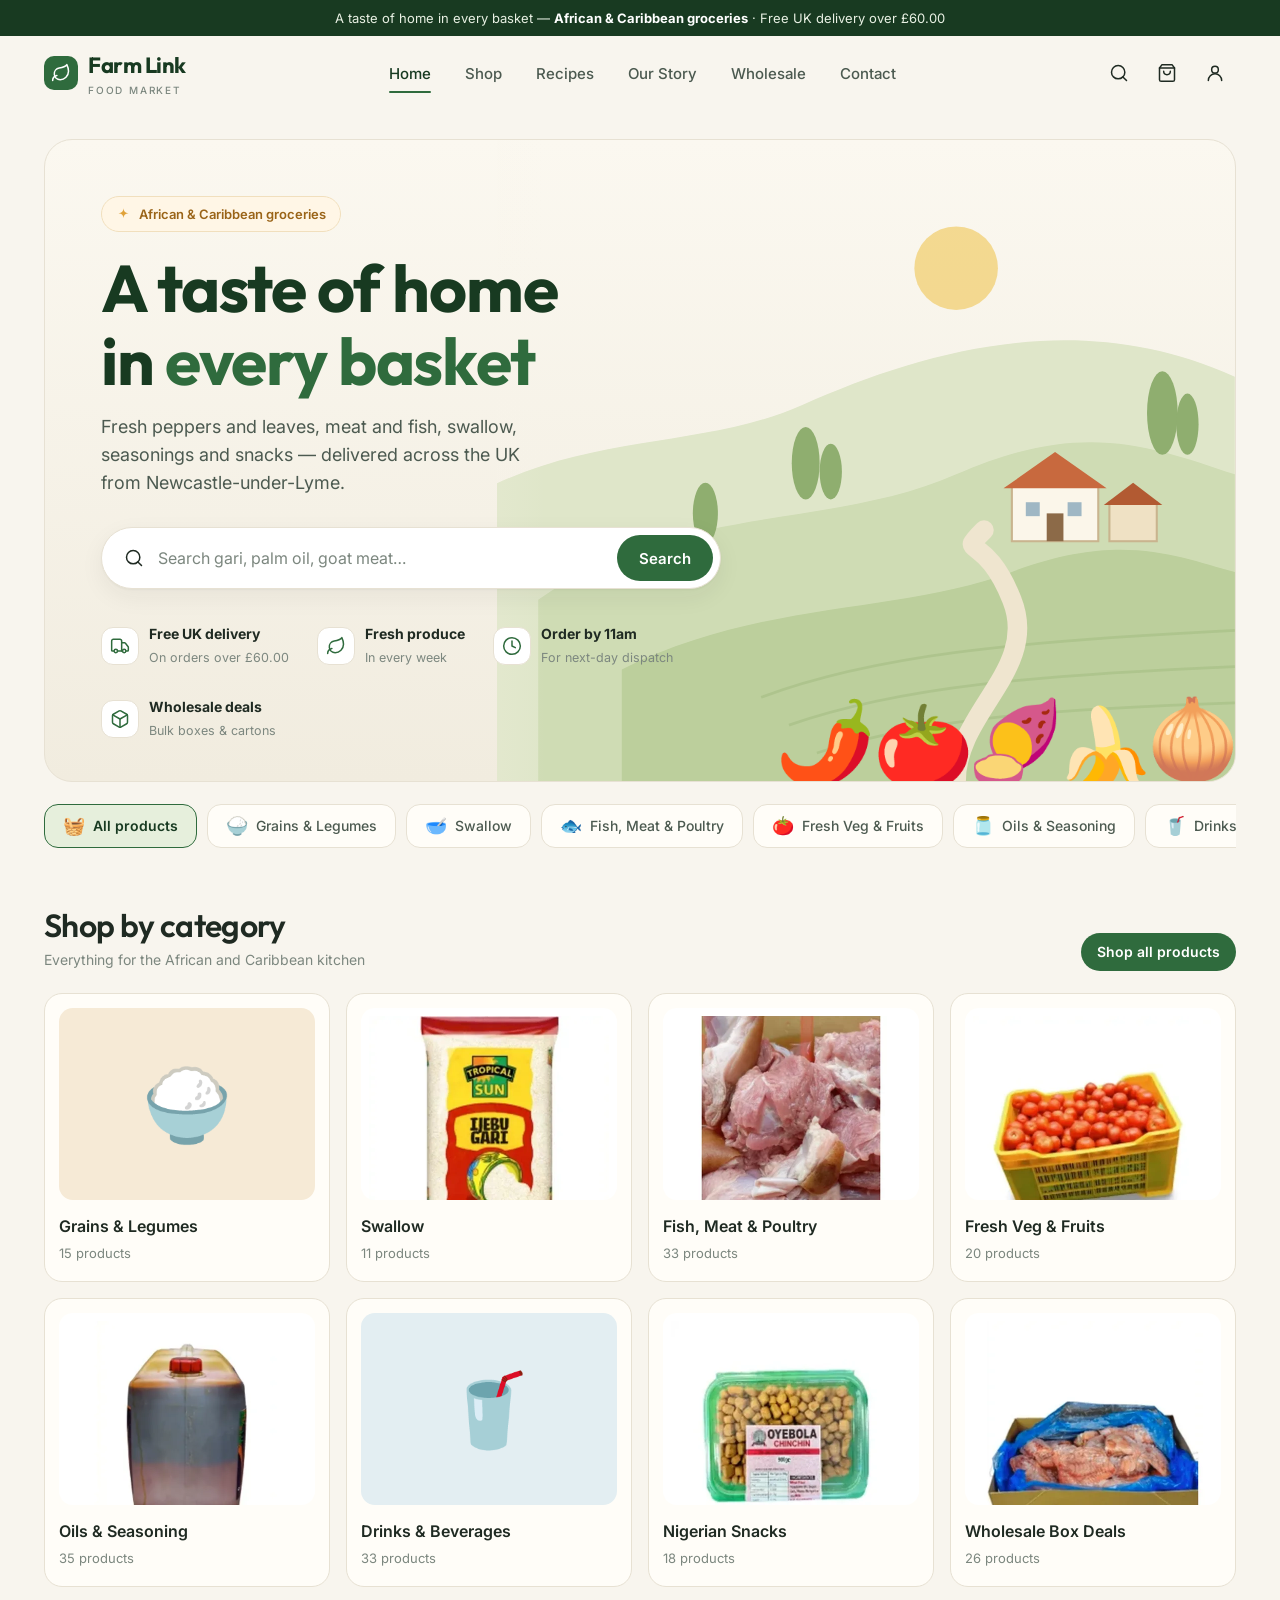
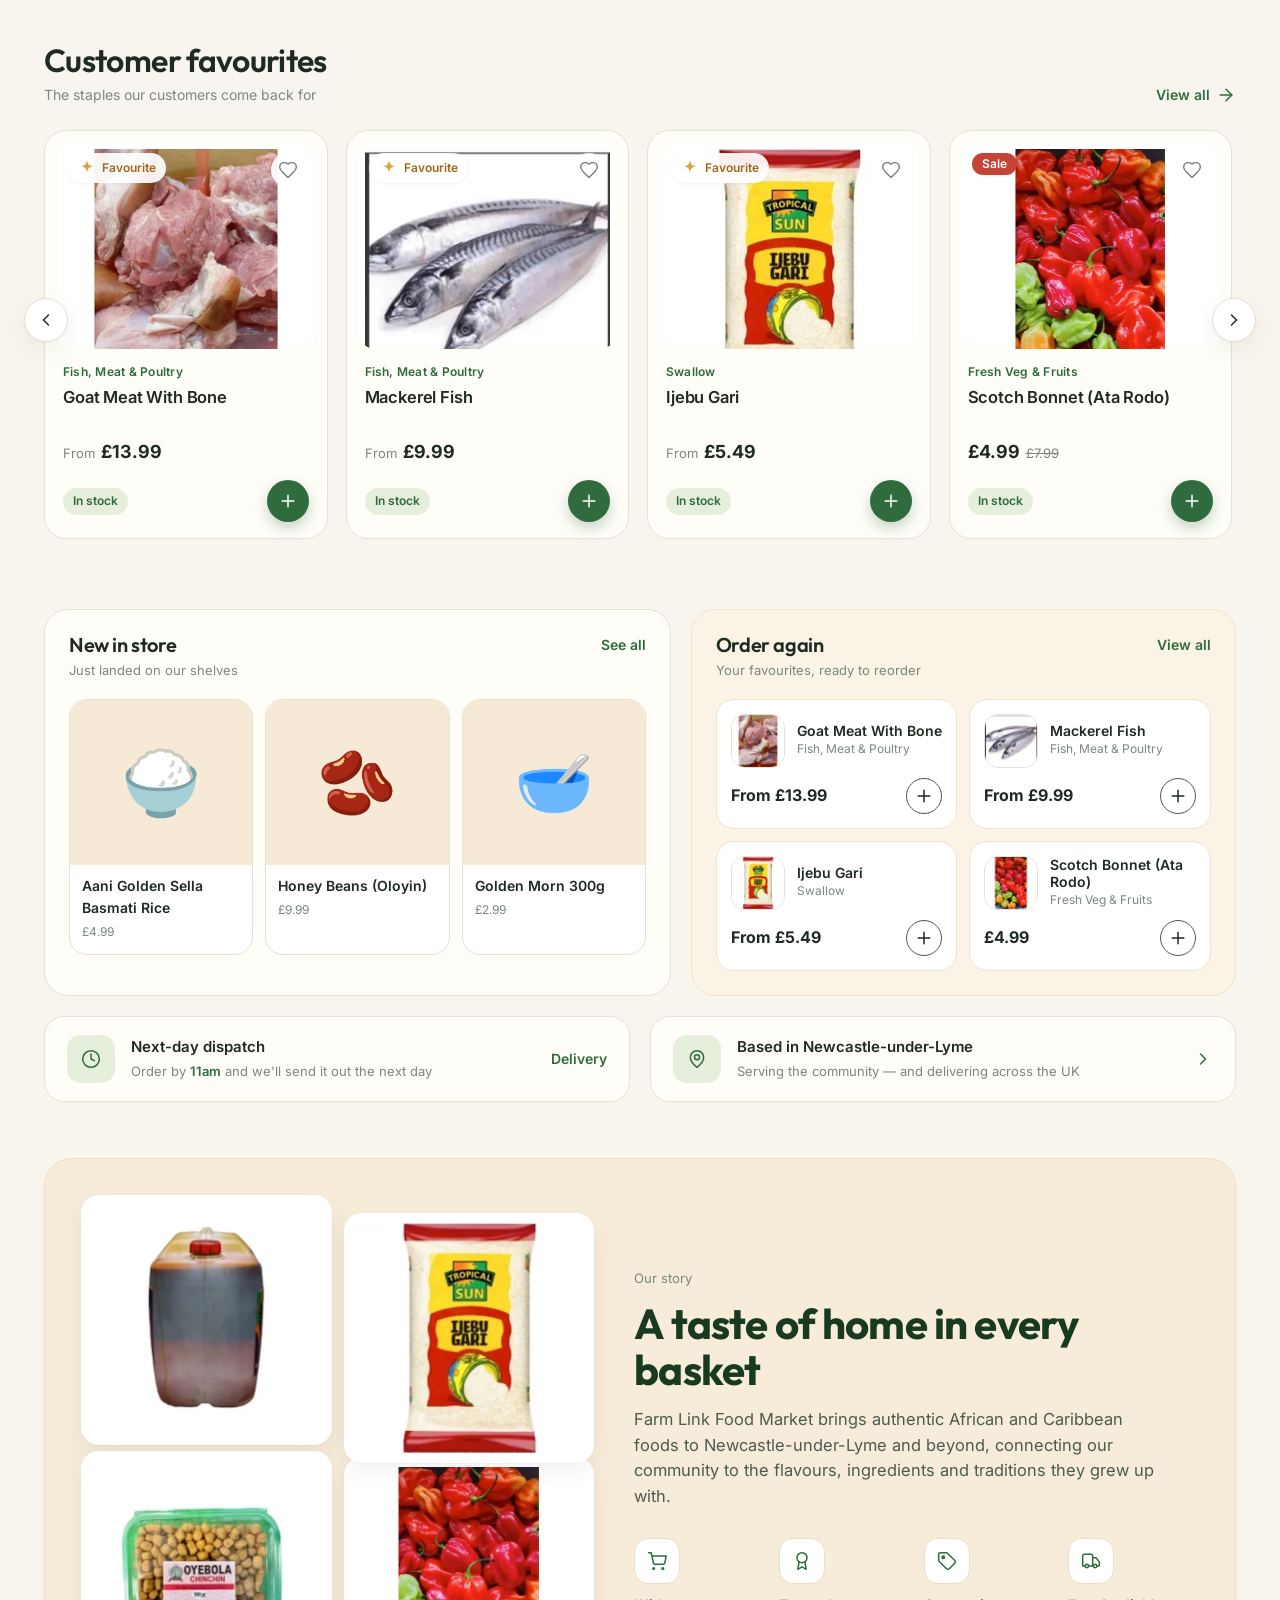
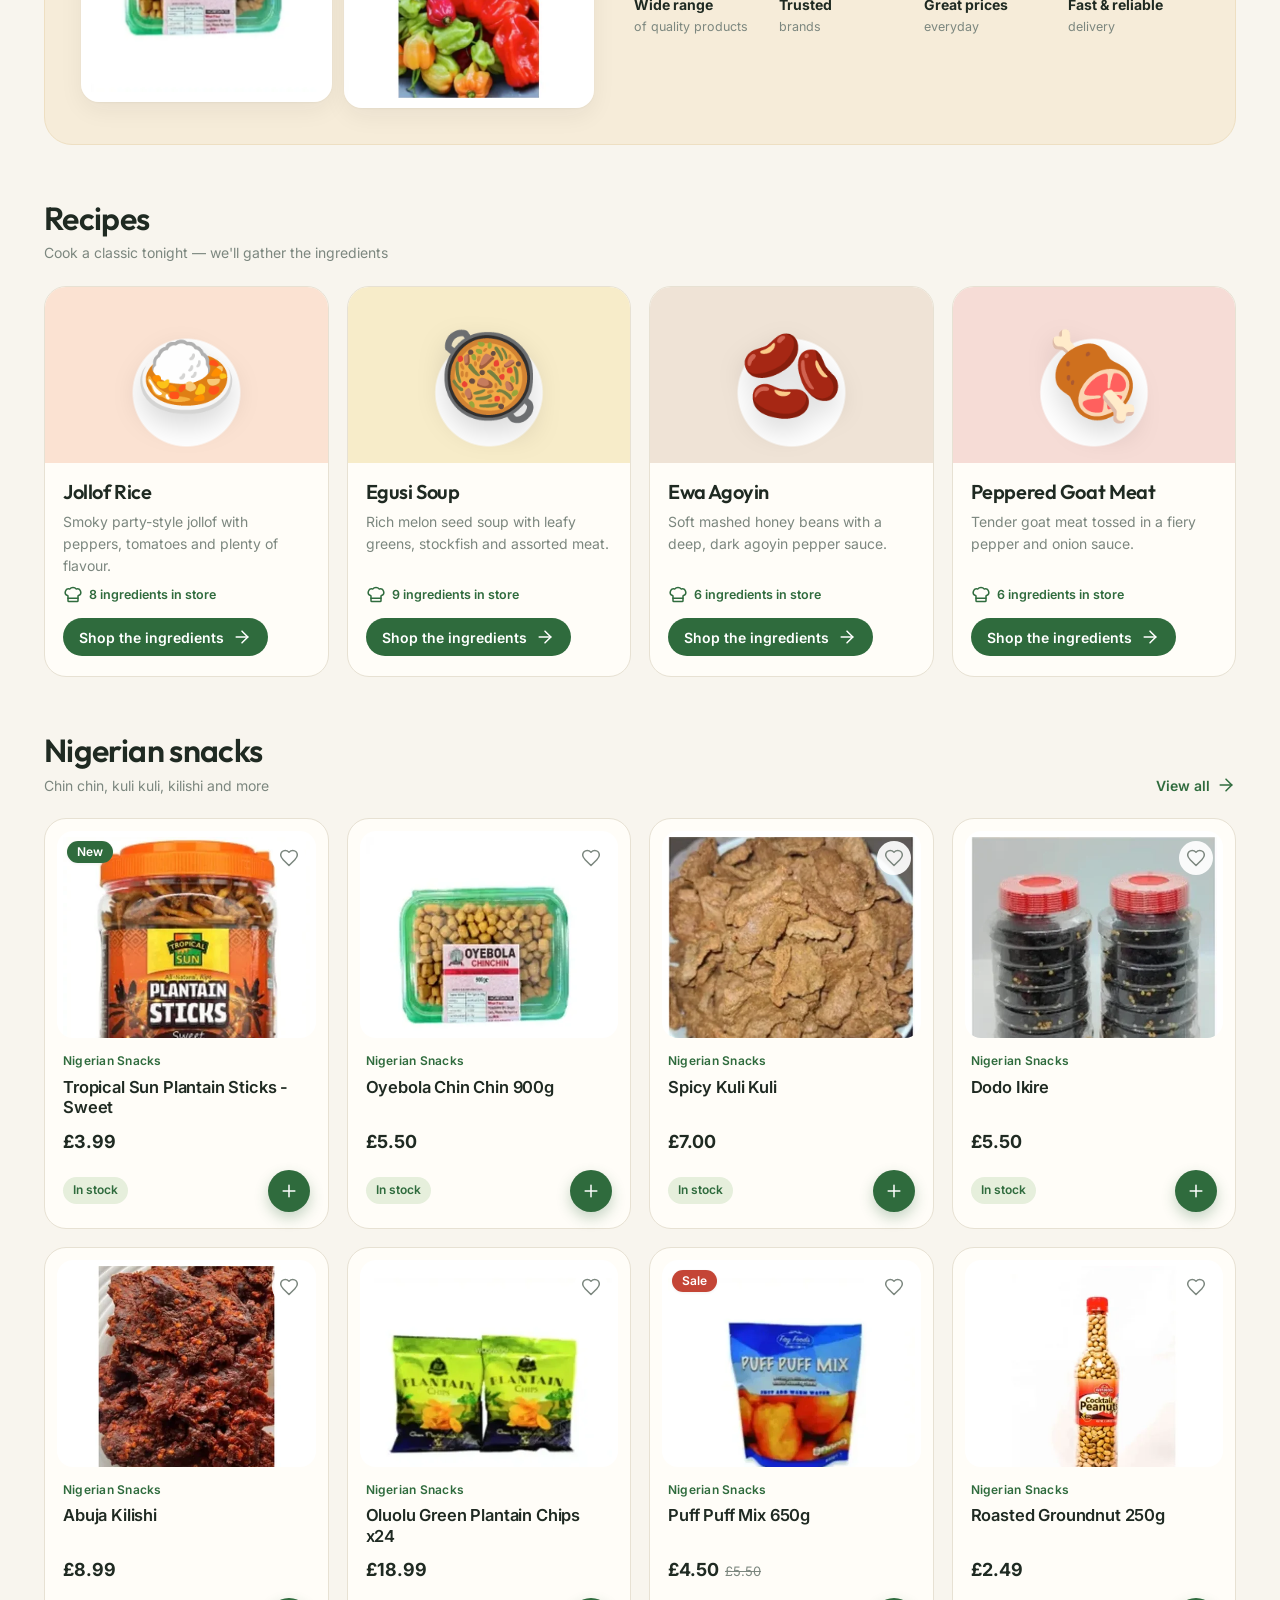
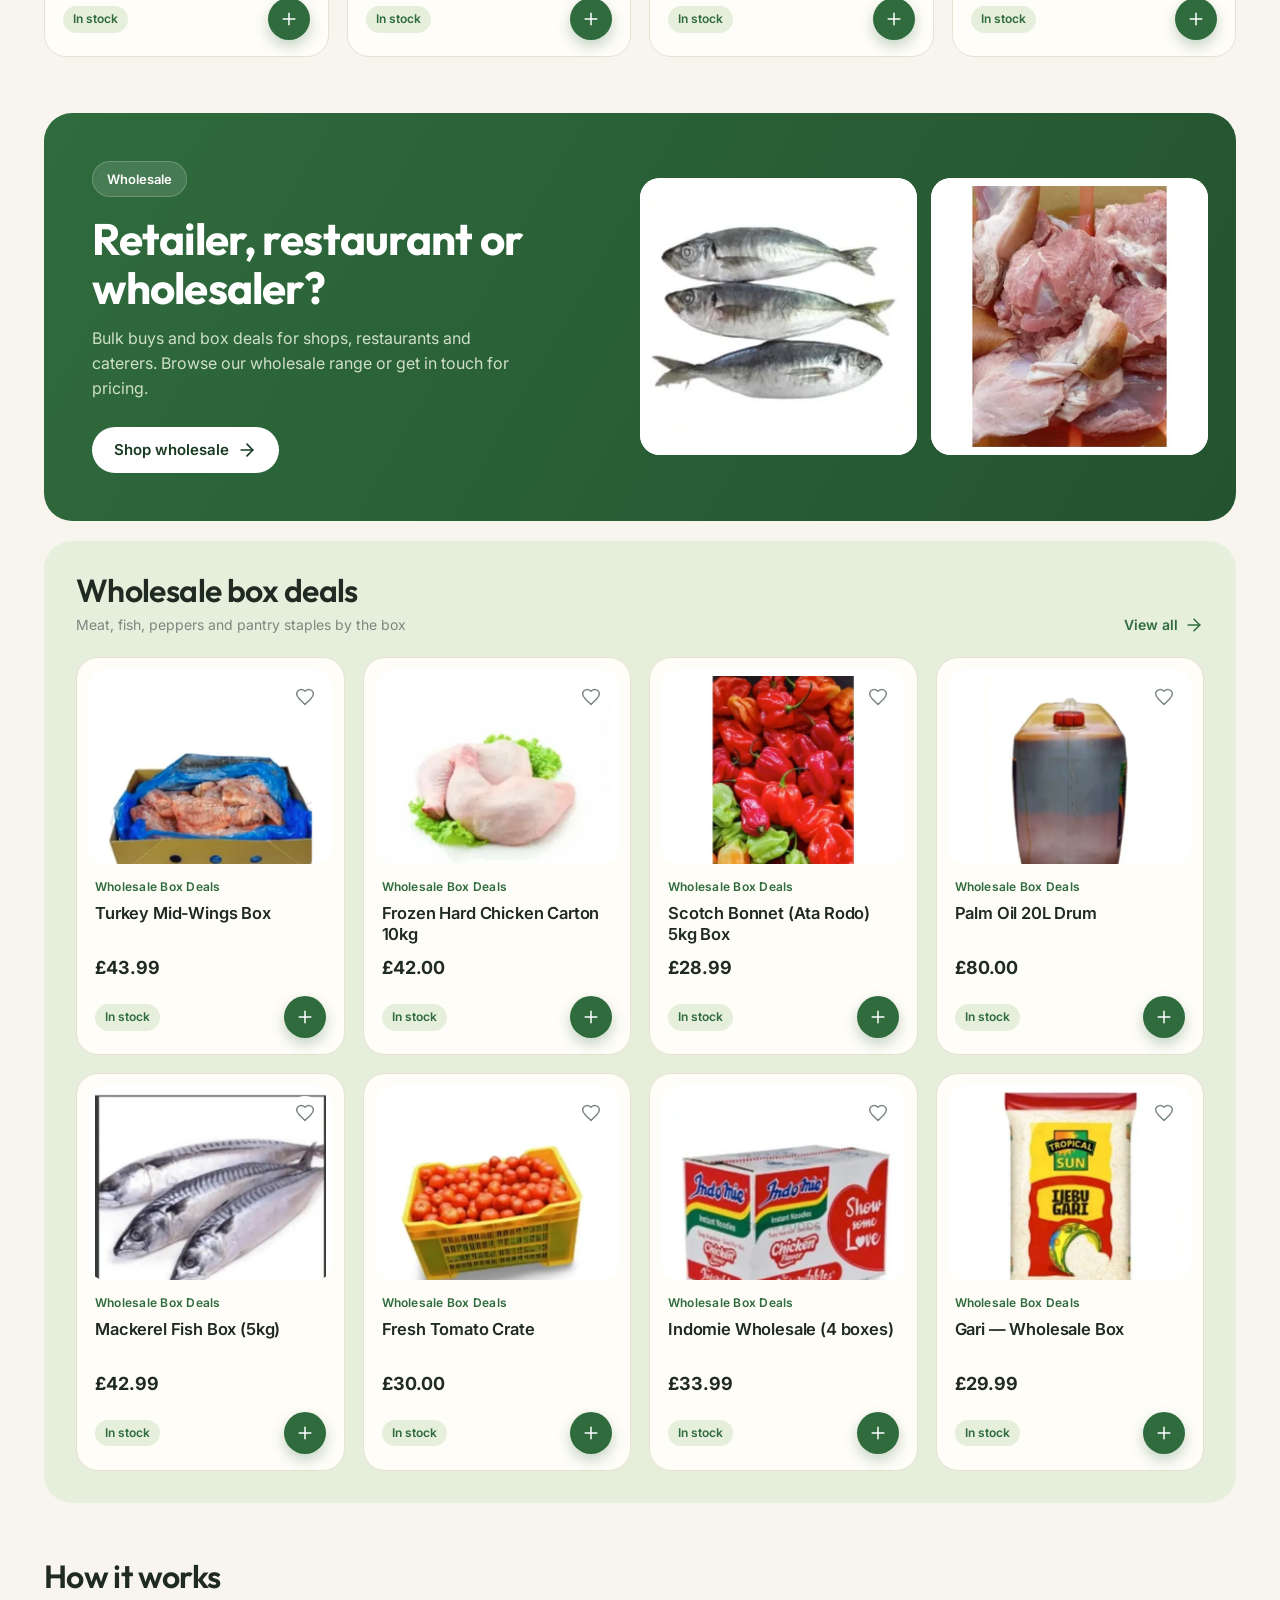
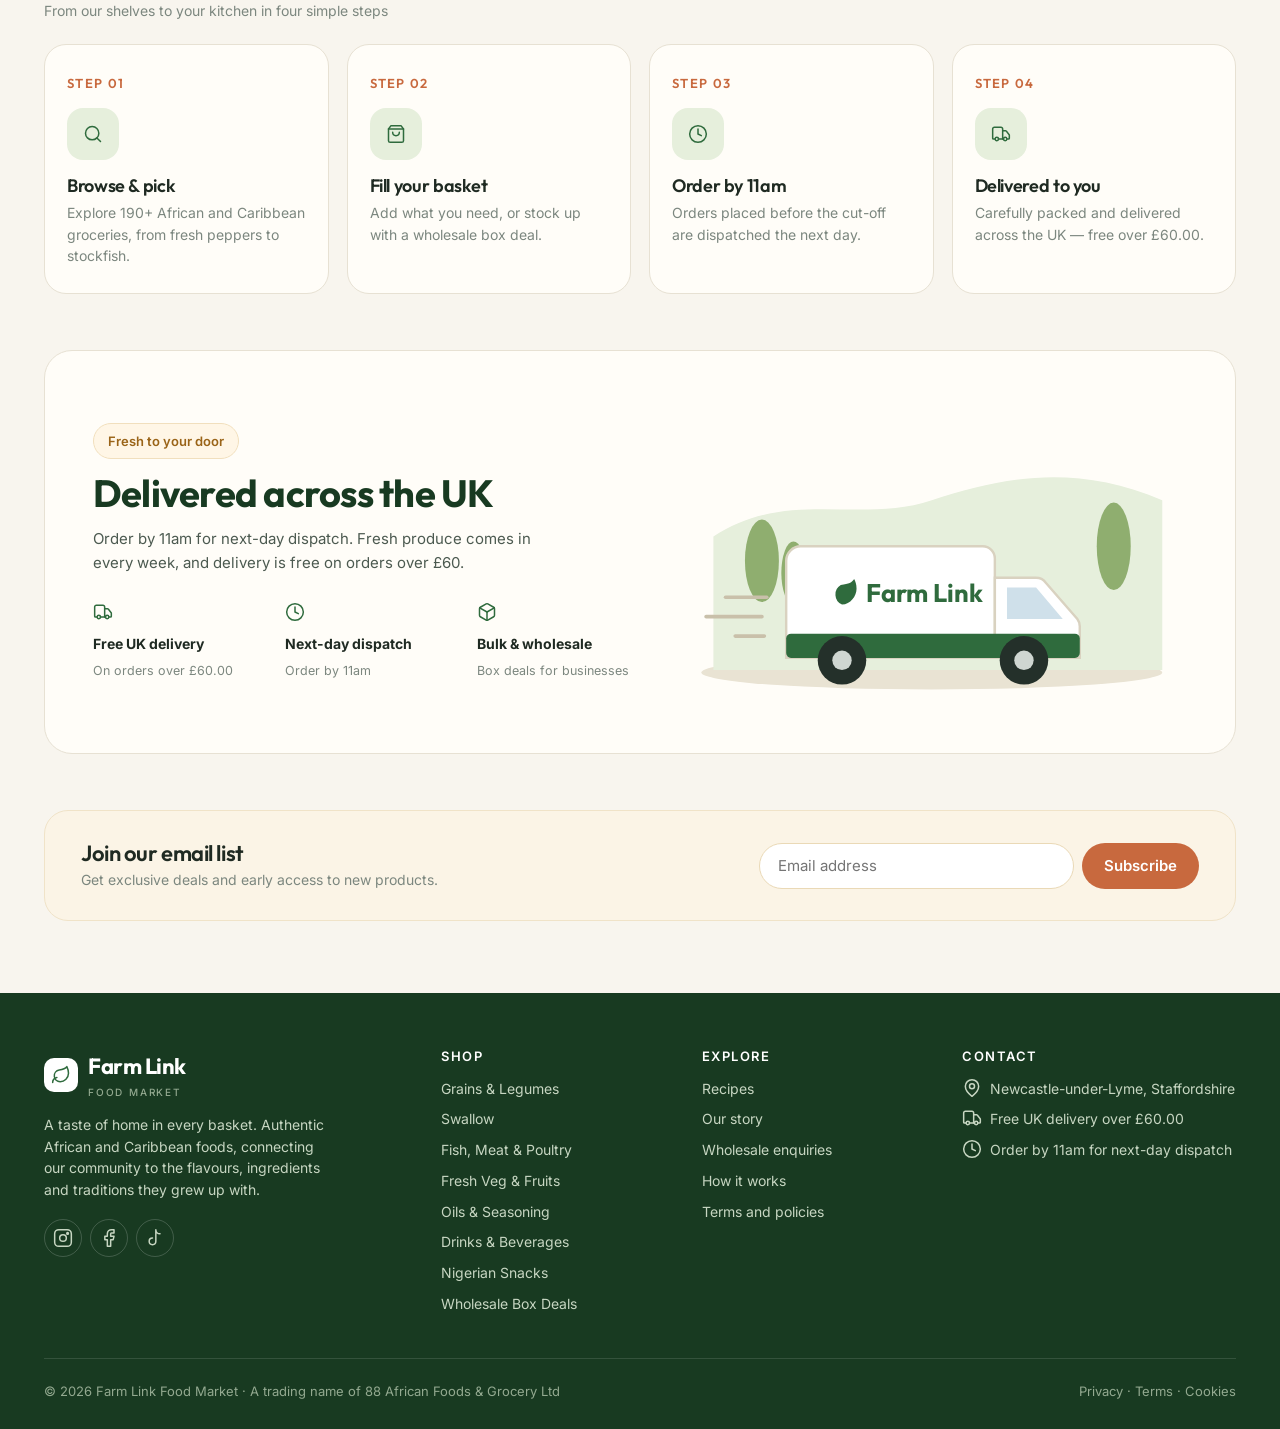
==== commit 0e9ea046: "Load real Farm Link catalogue, photos and brand content Replace the placeholder catalogue with 191 p" ====
--- a/index.html
+++ b/index.html
@@ -3,8 +3,8 @@
 <head>
   <meta charset="utf-8">
   <meta name="viewport" content="width=device-width, initial-scale=1">
-  <title>FarmLink Food Market — Fresh groceries from local farms, delivered</title>
-  <meta name="description" content="Shop fresh fruit, veg, dairy, bakery and pantry staples from trusted local producers. Delivered to your door by FarmLink Food Market.">
+  <title>Farm Link Food Market — African & Caribbean groceries delivered across the UK</title>
+  <meta name="description" content="A taste of home in every basket. Authentic African and Caribbean groceries from Newcastle-under-Lyme: fresh produce, meat and fish, pantry staples, snacks and wholesale box deals. Free UK delivery over £60.">
   <meta name="theme-color" content="#2f6b3d">
   <link rel="icon" href="data:image/svg+xml,<svg xmlns='http://www.w3.org/2000/svg' viewBox='0 0 100 100'><text y='.9em' font-size='90'>🌿</text></svg>">
   <link rel="preconnect" href="https://fonts.googleapis.com">
@@ -23,27 +23,21 @@
           <div class="hero-art" aria-hidden="true">
             <svg viewBox="0 0 760 460" preserveAspectRatio="xMaxYMid slice">
               <defs>
-                <linearGradient id="sky" x1="0" y1="0" x2="0" y2="1"><stop offset="0" stop-color="#fbf8f0" stop-opacity="0"/><stop offset="1" stop-color="#f4eedf"/></linearGradient>
                 <linearGradient id="fade" x1="0" y1="0" x2="1" y2="0"><stop offset="0" stop-color="#f8f4ea"/><stop offset=".35" stop-color="#f8f4ea" stop-opacity="0"/></linearGradient>
               </defs>
               <circle cx="560" cy="92" r="30" fill="#f2cf72" opacity=".75"/>
               <path d="M150 300 C 260 200, 360 230, 450 190 S 650 120, 760 170 L760 460 L150 460Z" fill="#dfe6c9"/>
               <path d="M260 330 C 360 260, 470 280, 560 240 S 700 220, 760 240 L760 460 L260 460Z" fill="#cfdcb4"/>
               <path d="M320 380 C 420 330, 520 340, 600 310 S 720 300, 760 310 L760 460 L320 460Z" fill="#bccf9c"/>
-              <!-- fields -->
               <g stroke="#a9c088" stroke-width="2" fill="none" opacity=".7">
                 <path d="M420 400 C 500 370, 600 360, 760 352"/><path d="M440 420 C 520 392, 620 384, 760 378"/><path d="M460 440 C 540 414, 640 408, 760 404"/>
               </g>
-              <!-- path -->
               <path d="M560 460 C 560 410, 620 380, 600 330 S 560 300, 580 280" stroke="#efe5cf" stroke-width="14" fill="none" stroke-linecap="round"/>
-              <!-- trees -->
               <g fill="#8fae6f">
                 <ellipse cx="452" cy="232" rx="10" ry="26"/><ellipse cx="470" cy="238" rx="8" ry="20"/>
                 <ellipse cx="708" cy="196" rx="11" ry="30"/><ellipse cx="726" cy="204" rx="8" ry="22"/>
                 <ellipse cx="380" cy="268" rx="9" ry="22"/>
               </g>
-              <g fill="#7b9b5c"><rect x="451" y="252" width="2" height="10"/><rect x="707" y="222" width="2" height="10"/></g>
-              <!-- farmhouse -->
               <g transform="translate(600 230)">
                 <rect x="0" y="18" width="62" height="40" fill="#fbf6ea" stroke="#c9b48e" stroke-width="1.5"/>
                 <path d="M-6 20 L31 -6 L68 20Z" fill="#c8693e"/>
@@ -52,23 +46,22 @@
                 <rect x="70" y="30" width="34" height="28" fill="#efe1c4" stroke="#c9b48e" stroke-width="1.5"/>
                 <path d="M66 32 L87 16 L108 32Z" fill="#b25a32"/>
               </g>
-              <!-- produce cluster -->
               <g font-size="58" font-family="Apple Color Emoji, Segoe UI Emoji, Noto Color Emoji, sans-serif">
-                <text x="430" y="452">🥬</text><text x="500" y="456">🍅</text><text x="566" y="452">🥕</text><text x="630" y="458">🍎</text><text x="694" y="452">🥖</text>
+                <text x="430" y="452">🌶️</text><text x="500" y="456">🍅</text><text x="566" y="452">🍠</text><text x="630" y="458">🍌</text><text x="694" y="452">🧅</text>
               </g>
               <rect width="760" height="460" fill="url(#fade)"/>
             </svg>
           </div>
 
           <div class="hero-content">
-            <span class="pill"><svg width="15" height="15" viewBox="0 0 24 24"><path d="M12 2c.4 4.6 2.4 7.6 8 8-5.6.4-7.6 3.4-8 8-.4-4.6-2.4-7.6-8-8 5.6-.4 7.6-3.4 8-8Z" fill="currentColor"/></svg> Fresh from local farms</span>
-            <h1>Fresh food,<br>picked <em>for you</em></h1>
-            <p class="hero-sub">Seasonal produce and everyday essentials from trusted local producers. Simple shopping, delivered daily.</p>
+            <span class="pill"><svg width="15" height="15" viewBox="0 0 24 24"><path d="M12 2c.4 4.6 2.4 7.6 8 8-5.6.4-7.6 3.4-8 8-.4-4.6-2.4-7.6-8-8 5.6-.4 7.6-3.4 8-8Z" fill="currentColor"/></svg> African &amp; Caribbean groceries</span>
+            <h1>A taste of home<br>in <em>every basket</em></h1>
+            <p class="hero-sub">Fresh peppers and leaves, meat and fish, swallow, seasonings and snacks — delivered across the UK from Newcastle-under-Lyme.</p>
 
             <form class="search-bar" id="hero-search" role="search" autocomplete="off">
               <svg class="icon" width="20" height="20" viewBox="0 0 24 24" fill="none" stroke="currentColor" stroke-width="1.8" stroke-linecap="round"><circle cx="11" cy="11" r="8"/><path d="m21 21-4.3-4.3"/></svg>
               <label class="sr-only" for="hero-q">Search groceries</label>
-              <input id="hero-q" type="search" placeholder="Search products, producers or categories…">
+              <input id="hero-q" type="search" placeholder="Search gari, palm oil, goat meat…">
               <button class="btn btn-primary" type="submit">Search</button>
               <div class="search-results" role="listbox"></div>
             </form>
@@ -77,32 +70,40 @@
           </div>
         </div>
 
-        <div class="chips" id="chips" role="tablist" aria-label="Browse by category"></div>
-      </div>
-    </section>
-
-    <!-- Recommended -->
+        <div class="chips" id="chips" aria-label="Browse by category"></div>
+      </div>
+    </section>
+
+    <!-- Categories -->
+    <section class="section">
+      <div class="container">
+        <div class="section-head"><div><h2>Shop by category</h2><p>Everything for the African and Caribbean kitchen</p></div><a class="btn btn-primary btn-sm" href="shop.html">Shop all products</a></div>
+        <div class="cat-grid big" id="categories"></div>
+      </div>
+    </section>
+
+    <!-- Customer favourites -->
     <section class="section">
       <div class="container">
         <div class="section-head">
-          <div><h2>Recommended for you</h2><p>Hand-picked favourites from our producers this week</p></div>
-          <span class="eyebrow" id="rec-note"></span>
+          <div><h2>Customer favourites</h2><p>The staples our customers come back for</p></div>
+          <a class="link-arrow" href="shop.html" id="fav-all"></a>
         </div>
         <div class="row-scroll">
           <button class="scroll-btn prev" data-scroll="-1" aria-label="Scroll left"></button>
-          <div class="track" id="recommended"></div>
+          <div class="track" id="favourites"></div>
           <button class="scroll-btn next" data-scroll="1" aria-label="Scroll right"></button>
         </div>
       </div>
     </section>
 
-    <!-- In season + order again -->
+    <!-- New in store + order again -->
     <section class="section">
       <div class="container">
         <div class="split">
           <div class="panel">
-            <div class="panel-head"><div><h3>In season now</h3><p>At their freshest and most flavourful</p></div><a class="link-arrow" href="shop.html?filter=seasonal">See all</a></div>
-            <div class="season-grid" id="season"></div>
+            <div class="panel-head"><div><h3>New in store</h3><p>Just landed on our shelves</p></div><a class="link-arrow" href="shop.html?filter=new">See all</a></div>
+            <div class="season-grid" id="new-in"></div>
           </div>
           <div class="panel warm">
             <div class="panel-head"><div><h3>Order again</h3><p>Your favourites, ready to reorder</p></div><a class="link-arrow" href="shop.html">View all</a></div>
@@ -113,46 +114,54 @@
       </div>
     </section>
 
-    <!-- Categories -->
-    <section class="section">
-      <div class="container">
-        <div class="section-head"><div><h2>Shop by category</h2></div><a class="link-arrow" href="shop.html" id="cat-all"></a></div>
-        <div class="cat-grid" id="categories"></div>
-      </div>
-    </section>
-
-    <!-- Popular picks -->
-    <section class="section">
-      <div class="container">
-        <div class="section-head"><div><h2>Popular picks</h2><p>What our customers are loving right now</p></div><a class="link-arrow" href="shop.html" id="pop-all"></a></div>
-        <div class="product-grid" id="popular"></div>
-      </div>
-    </section>
-
-    <!-- Promo -->
-    <section class="section">
+    <!-- Our story -->
+    <section class="section" id="story">
+      <div class="container">
+        <div class="story">
+          <div class="story-art" aria-hidden="true">
+            <div class="story-collage" id="story-collage"></div>
+          </div>
+          <div class="story-copy">
+            <span class="eyebrow">Our story</span>
+            <h2>A taste of home in every basket</h2>
+            <p>Farm Link Food Market brings authentic African and Caribbean foods to Newcastle-under-Lyme and beyond, connecting our community to the flavours, ingredients and traditions they grew up with.</p>
+            <div class="story-points" id="story-points"></div>
+          </div>
+        </div>
+      </div>
+    </section>
+
+    <!-- Recipes -->
+    <section class="section" id="recipes">
+      <div class="container">
+        <div class="section-head"><div><h2>Recipes</h2><p>Cook a classic tonight — we'll gather the ingredients</p></div></div>
+        <div class="recipes" id="recipe-grid"></div>
+      </div>
+    </section>
+
+    <!-- Nigerian snacks -->
+    <section class="section">
+      <div class="container">
+        <div class="section-head"><div><h2>Nigerian snacks</h2><p>Chin chin, kuli kuli, kilishi and more</p></div><a class="link-arrow" href="shop.html?cat=snacks" id="snack-all"></a></div>
+        <div class="product-grid" id="snacks"></div>
+      </div>
+    </section>
+
+    <!-- Wholesale -->
+    <section class="section" id="wholesale">
       <div class="container">
         <div class="promo">
           <div class="promo-copy">
-            <span class="pill" style="background:rgba(255,255,255,.12);border-color:rgba(255,255,255,.2);color:#fff">Better food, a healthier you</span>
-            <h2 style="margin-top:18px">Fresh produce.<br>Trusted local farms.</h2>
-            <p>Build your weekly shop in minutes, or let us do it for you with a seasonal bundle delivered to your door.</p>
-            <a class="btn" href="#bundles">Shop bundles <svg class="icon" width="18" height="18" viewBox="0 0 24 24" fill="none" stroke="currentColor" stroke-width="2" stroke-linecap="round" stroke-linejoin="round"><path d="M5 12h14"/><path d="m12 5 7 7-7 7"/></svg></a>
-          </div>
-          <div class="promo-art" aria-hidden="true">
-            <div class="blob"></div>
-            <div class="bowl"><span>🥦</span><span>🥕</span><span>🍅</span><span>🫑</span><span>🧄</span><span>🥬</span></div>
-          </div>
-        </div>
-      </div>
-    </section>
-
-    <!-- Bundles -->
-    <section class="section" id="bundles">
-      <div class="container">
-        <div class="bundles-wrap">
-          <div class="section-head"><div><h2>Weekly bundles</h2><p>Curated boxes, great value, zero effort</p></div></div>
-          <div class="product-grid cols-3" id="bundle-grid"></div>
+            <span class="pill" style="background:rgba(255,255,255,.12);border-color:rgba(255,255,255,.2);color:#fff">Wholesale</span>
+            <h2 style="margin-top:18px">Retailer, restaurant or wholesaler?</h2>
+            <p>Bulk buys and box deals for shops, restaurants and caterers. Browse our wholesale range or get in touch for pricing.</p>
+            <a class="btn" href="shop.html?cat=wholesale">Shop wholesale <svg class="icon" width="18" height="18" viewBox="0 0 24 24" fill="none" stroke="currentColor" stroke-width="2" stroke-linecap="round" stroke-linejoin="round"><path d="M5 12h14"/><path d="m12 5 7 7-7 7"/></svg></a>
+          </div>
+          <div class="promo-photos" id="promo-photos" aria-hidden="true"></div>
+        </div>
+        <div class="bundles-wrap" style="margin-top:20px">
+          <div class="section-head"><div><h2>Wholesale box deals</h2><p>Meat, fish, peppers and pantry staples by the box</p></div><a class="link-arrow" href="shop.html?cat=wholesale" id="ws-all"></a></div>
+          <div class="product-grid" id="wholesale-grid"></div>
         </div>
       </div>
     </section>
@@ -160,24 +169,8 @@
     <!-- How it works -->
     <section class="section" id="how">
       <div class="container">
-        <div class="section-head"><div><h2>How it works</h2><p>From the farm gate to your kitchen in four simple steps</p></div></div>
+        <div class="section-head"><div><h2>How it works</h2><p>From our shelves to your kitchen in four simple steps</p></div></div>
         <div class="steps" id="steps"></div>
-      </div>
-    </section>
-
-    <!-- Producers -->
-    <section class="section" id="producers">
-      <div class="container">
-        <div class="section-head"><div><h2>Meet our producers</h2><p>The farmers, bakers and makers behind your food</p></div></div>
-        <div class="producer-grid" id="producer-grid"></div>
-      </div>
-    </section>
-
-    <!-- Reviews -->
-    <section class="section">
-      <div class="container">
-        <div class="section-head"><div><h2>What our customers say</h2></div></div>
-        <div class="reviews" id="reviews"></div>
       </div>
     </section>
 
@@ -187,14 +180,8 @@
         <div class="delivery">
           <div>
             <span class="pill">Fresh to your door</span>
-            <h2>Fast, reliable delivery</h2>
-            <p>Order by 10pm for next-day delivery. Choose a time slot that suits you — our drivers handle your groceries with care.</p>
-            <form class="postcode" id="postcode-form">
-              <label class="sr-only" for="postcode-input">Postcode</label>
-              <input id="postcode-input" placeholder="Enter your postcode" maxlength="9" autocomplete="postal-code">
-              <button class="btn btn-primary" type="submit">Check</button>
-            </form>
-            <div class="postcode-msg" id="postcode-msg" role="status"></div>
+            <h2>Delivered across the UK</h2>
+            <p>Order by 11am for next-day dispatch. Fresh produce comes in every week, and delivery is free on orders over £60.</p>
             <div class="delivery-points" id="delivery-points"></div>
           </div>
           <div class="delivery-art" aria-hidden="true">
@@ -202,15 +189,14 @@
               <ellipse cx="210" cy="232" rx="190" ry="14" fill="#e9e3d3"/>
               <path d="M30 120 C 90 80, 150 110, 210 90 S 330 60, 400 90 L400 230 L30 230Z" fill="#e6efdc"/>
               <g fill="#8fae6f"><ellipse cx="70" cy="140" rx="14" ry="34"/><ellipse cx="96" cy="150" rx="10" ry="26"/><ellipse cx="360" cy="128" rx="14" ry="36"/></g>
-              <!-- van -->
               <g transform="translate(90 120)">
                 <path d="M0 20 a12 12 0 0 1 12 -12 h150 a10 10 0 0 1 10 10 v82 h-172Z" fill="#fff" stroke="#d9d2c0" stroke-width="2"/>
                 <path d="M172 34 h34 a10 10 0 0 1 8 4 l26 30 a10 10 0 0 1 2 6 v26 h-70Z" fill="#fff" stroke="#d9d2c0" stroke-width="2"/>
                 <path d="M182 42 h24 l22 26 h-46Z" fill="#cfe0ea"/>
                 <rect x="0" y="80" width="242" height="20" rx="4" fill="#2f6b3d"/>
-                <g transform="translate(40 34)" fill="#2f6b3d">
+                <g transform="translate(36 34)" fill="#2f6b3d">
                   <path d="M10 22 A9 9 0 0 1 9 6 C 16 5 18 4 20 1 c1 2 2 4 2 8 0 6-5 13-12 13Z"/>
-                  <text x="30" y="20" font-family="Outfit, sans-serif" font-weight="700" font-size="22">FarmLink</text>
+                  <text x="30" y="20" font-family="Outfit, sans-serif" font-weight="700" font-size="21">Farm Link</text>
                 </g>
                 <circle cx="46" cy="102" r="20" fill="#24302a"/><circle cx="46" cy="102" r="8" fill="#cfd6d1"/>
                 <circle cx="196" cy="102" r="20" fill="#24302a"/><circle cx="196" cy="102" r="8" fill="#cfd6d1"/>
@@ -226,10 +212,10 @@
     <section class="section">
       <div class="container">
         <div class="newsletter">
-          <div><h3>Get 10% off your first order</h3><p>Join our newsletter for seasonal recipes, new producers and exclusive offers.</p></div>
+          <div><h3>Join our email list</h3><p>Get exclusive deals and early access to new products.</p></div>
           <form id="newsletter-form">
             <label class="sr-only" for="nl-email">Email address</label>
-            <input id="nl-email" type="email" placeholder="you@example.com" required>
+            <input id="nl-email" type="email" placeholder="Email address" required>
             <button class="btn btn-accent" type="submit">Subscribe</button>
           </form>
         </div>
--- a/css/styles.css
+++ b/css/styles.css
@@ -542,3 +542,76 @@
   .section-head { align-items: flex-start; flex-direction: column; gap: 8px; }
   .panel { padding: 18px; }
 }
+
+/* ---------- Real catalogue additions ---------- */
+.card .media img { object-fit: contain; padding: 6px; }
+.card-cat { font-size: 12px; font-weight: 600; color: var(--green); letter-spacing: .02em; margin-bottom: 4px; }
+.card h3 { min-height: 2.5em; display: -webkit-box; -webkit-line-clamp: 2; -webkit-box-orient: vertical; overflow: hidden; line-height: 1.25; }
+
+.cat-grid.big { grid-template-columns: repeat(4, 1fr); gap: 16px; }
+.cat-grid.big .cat-tile { padding: 14px 14px 18px; align-items: stretch; text-align: left; gap: 4px; }
+.cat-grid.big .cat-tile .thumb { width: 100%; height: auto; aspect-ratio: 4 / 3; border-radius: 14px; font-size: 72px; margin-bottom: 10px; }
+.cat-grid.big .cat-tile .thumb img { object-fit: contain; padding: 8px; }
+.cat-grid.big .cat-tile b { font-size: 16px; text-align: left; }
+.cat-grid.big .cat-tile span:not(.emoji) { font-size: 13px; color: var(--ink-3); }
+
+.season-tile .thumb img, .reorder .thumb img, .cart-line .thumb img, .search-result .thumb img { object-fit: contain; }
+.reorder .thumb, .cart-line .thumb, .search-result .thumb { border: 1px solid var(--line); }
+
+/* Story */
+.story { display: grid; grid-template-columns: 1fr 1.1fr; gap: 40px; align-items: center; background: #f6ecd9; border: 1px solid #eedfc2; border-radius: 28px; padding: 36px; }
+.story-collage { display: grid; grid-template-columns: 1fr 1fr; gap: 12px; }
+.story-collage > div { border-radius: 18px; overflow: hidden; box-shadow: var(--shadow); }
+.story-collage > div:nth-child(2) { transform: translateY(18px); }
+.story-collage > div:nth-child(3) { transform: translateY(-6px); }
+.story-collage .thumb { aspect-ratio: 1; font-size: 64px; }
+.story-collage .thumb img { object-fit: contain; padding: 10px; }
+.story-copy h2 { font-size: clamp(28px, 3.4vw, 42px); color: var(--green-ink); font-weight: 700; margin: 12px 0 14px; }
+.story-copy > p { color: var(--ink-2); font-size: 16.5px; max-width: 520px; }
+.story-points { display: grid; grid-template-columns: repeat(4, 1fr); gap: 14px; margin-top: 28px; }
+.story-points div { display: flex; flex-direction: column; gap: 2px; }
+.story-points .ic { width: 46px; height: 46px; border-radius: 14px; background: #fff; color: var(--green); display: grid; place-items: center; margin-bottom: 8px; border: 1px solid #eedfc2; }
+.story-points b { font-size: 14px; }
+.story-points span:not(.ic) { font-size: 12.5px; color: var(--ink-3); }
+
+/* Recipes */
+.recipes { display: grid; grid-template-columns: repeat(4, 1fr); gap: 18px; }
+.recipe { display: flex; flex-direction: column; background: var(--surface); border: 1px solid var(--line); border-radius: 22px; overflow: hidden; transition: transform .2s, box-shadow .2s; }
+.recipe:hover { transform: translateY(-3px); box-shadow: var(--shadow); }
+.recipe-art { aspect-ratio: 16 / 10; background: radial-gradient(circle at 50% 60%, #fff 0 30%, transparent 31%), var(--tint); display: grid; place-items: center; font-size: 84px; }
+.recipe-art span { filter: drop-shadow(0 12px 14px rgba(0, 0, 0, .15)); }
+.recipe-body { display: flex; flex-direction: column; gap: 8px; padding: 18px 18px 20px; flex: 1; }
+.recipe-body h3 { font-size: 20px; font-weight: 600; }
+.recipe-body p { font-size: 14px; color: var(--ink-3); flex: 1; }
+.recipe-count { display: inline-flex; align-items: center; gap: 6px; font-size: 12.5px; font-weight: 600; color: var(--green); margin-bottom: 6px; }
+.recipe .btn { align-self: flex-start; }
+
+/* Wholesale promo photos */
+.promo-photos { display: grid; grid-template-columns: 1fr 1fr; gap: 14px; padding: 28px 28px 28px 0; }
+.promo-photos > div { border-radius: 20px; overflow: hidden; background: #fff; }
+.promo-photos .thumb { aspect-ratio: 1; }
+.promo-photos .thumb img { object-fit: contain; padding: 8px; }
+
+@media (max-width: 1100px) {
+  .recipes { grid-template-columns: repeat(2, 1fr); }
+  .story { grid-template-columns: 1fr; }
+  .story-art { max-width: 460px; }
+}
+@media (max-width: 860px) {
+  .promo-photos { padding: 0 24px 28px; }
+  .story-points { grid-template-columns: repeat(2, 1fr); }
+}
+@media (max-width: 640px) {
+  .cat-grid.big { grid-template-columns: repeat(2, 1fr); gap: 10px; }
+  .cat-grid.big .cat-tile .thumb { font-size: 48px; }
+  .cat-grid.big .cat-tile b { font-size: 14px; }
+  .recipes { grid-template-columns: 1fr; }
+  .story { padding: 22px; }
+  .card-cat { font-size: 11px; }
+}
+@media (max-width: 640px) {
+  .trust { display: grid; grid-template-columns: 1fr 1fr; gap: 14px 10px; }
+  .trust-item .ti-icon { width: 32px; height: 32px; flex: none; }
+  .trust-item b { font-size: 13px; }
+  .trust-item span { font-size: 11.5px; }
+}
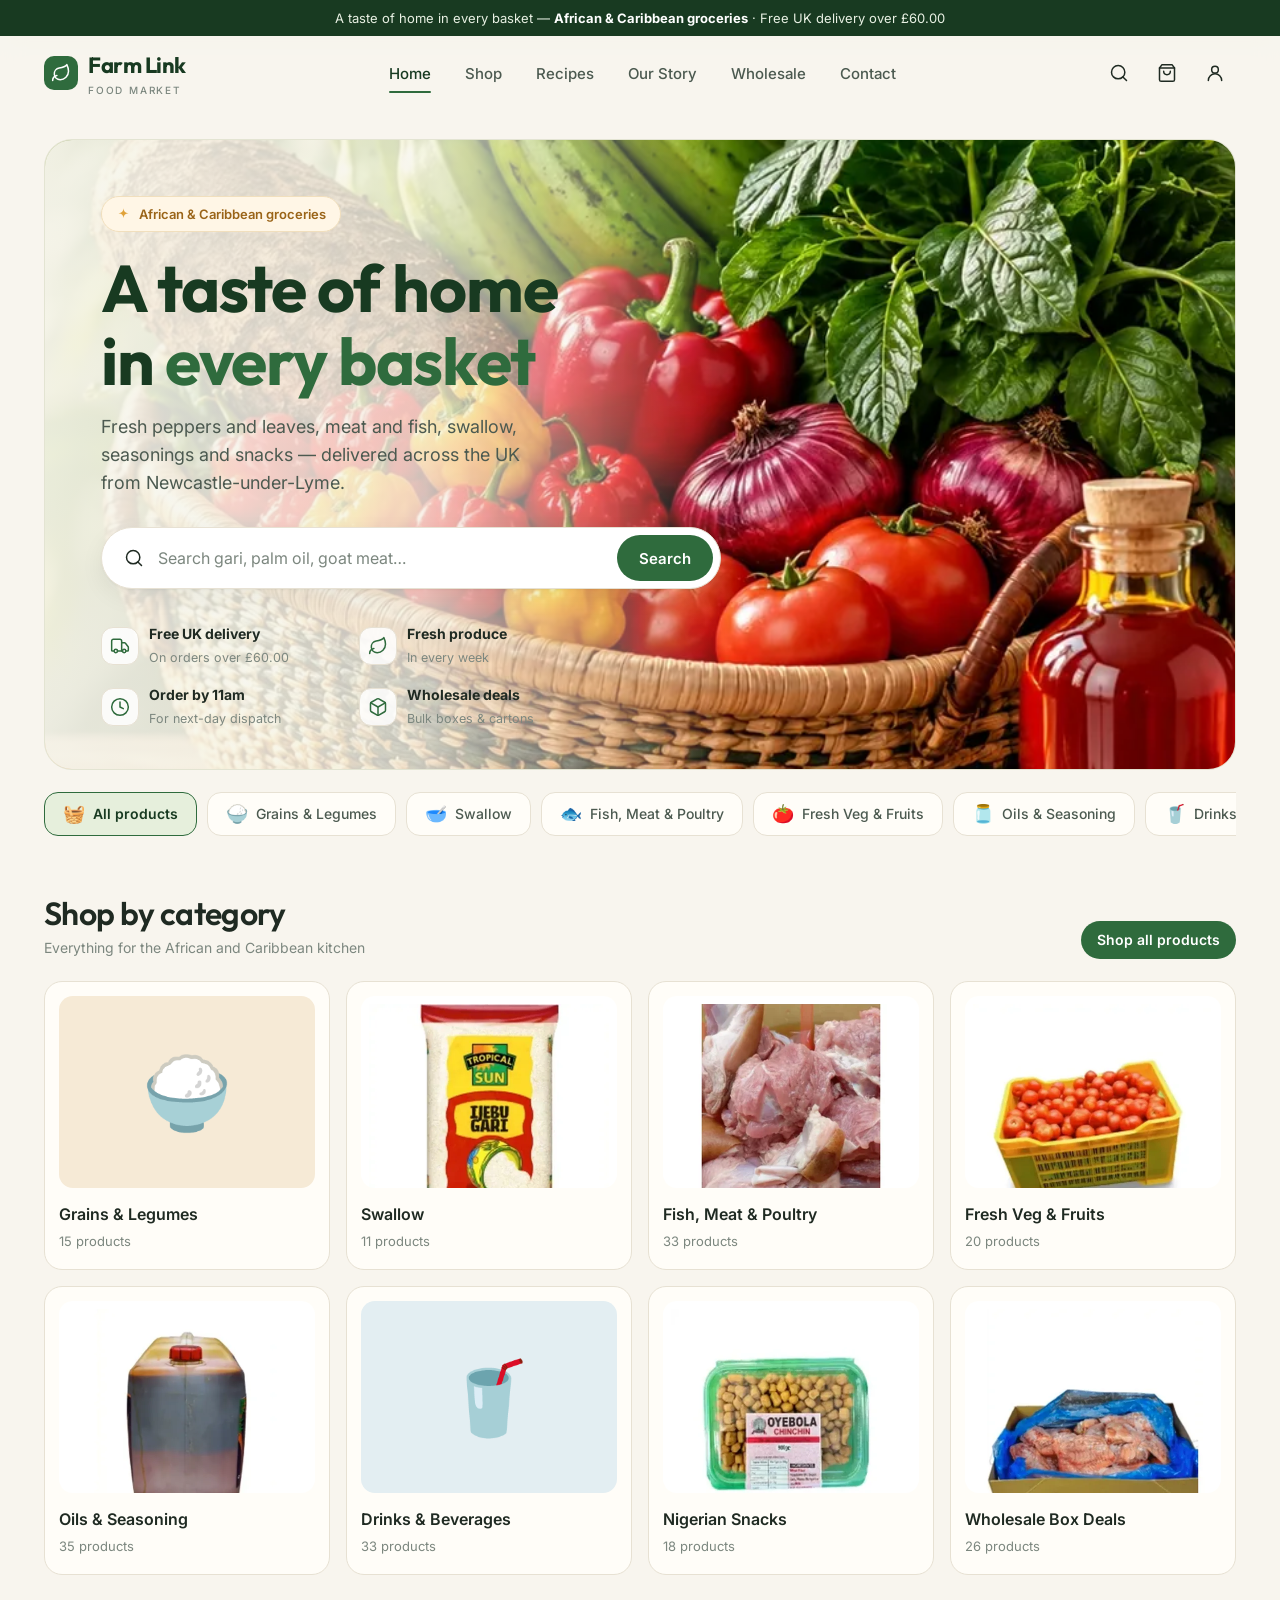
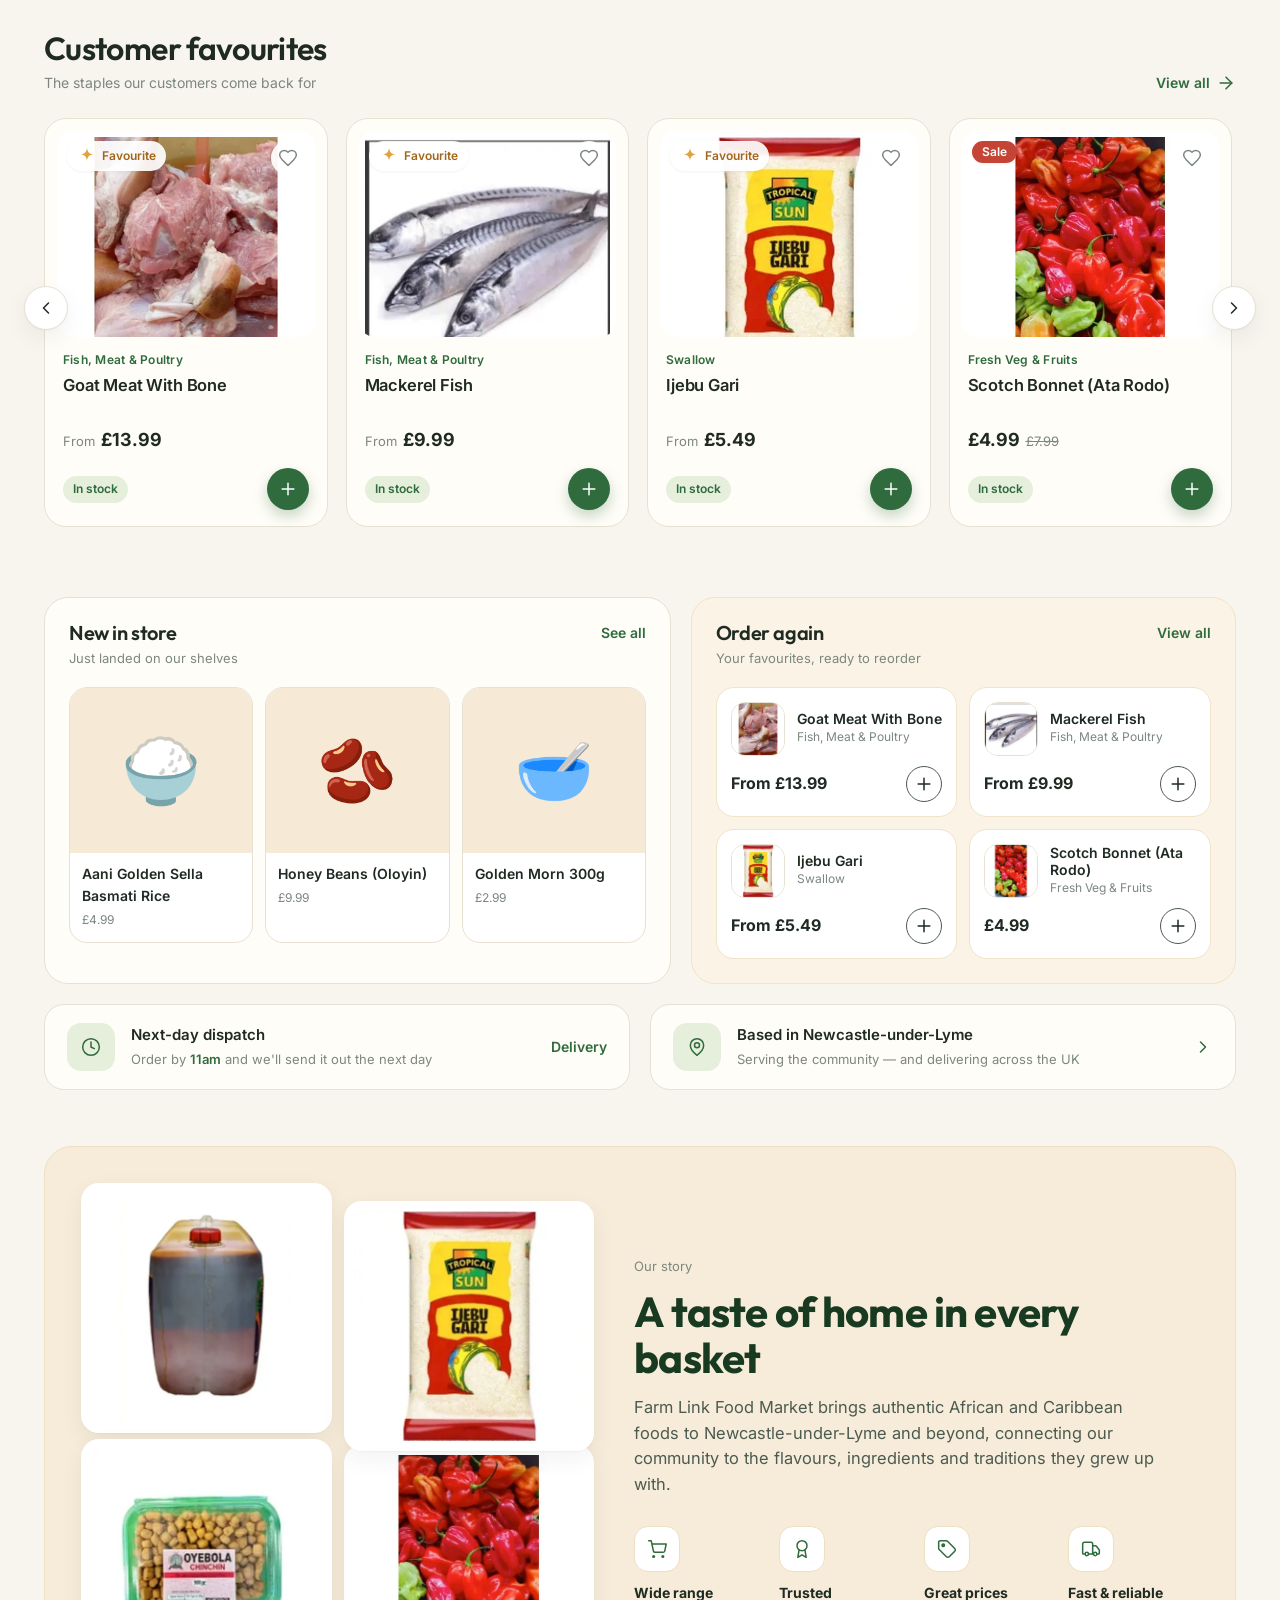
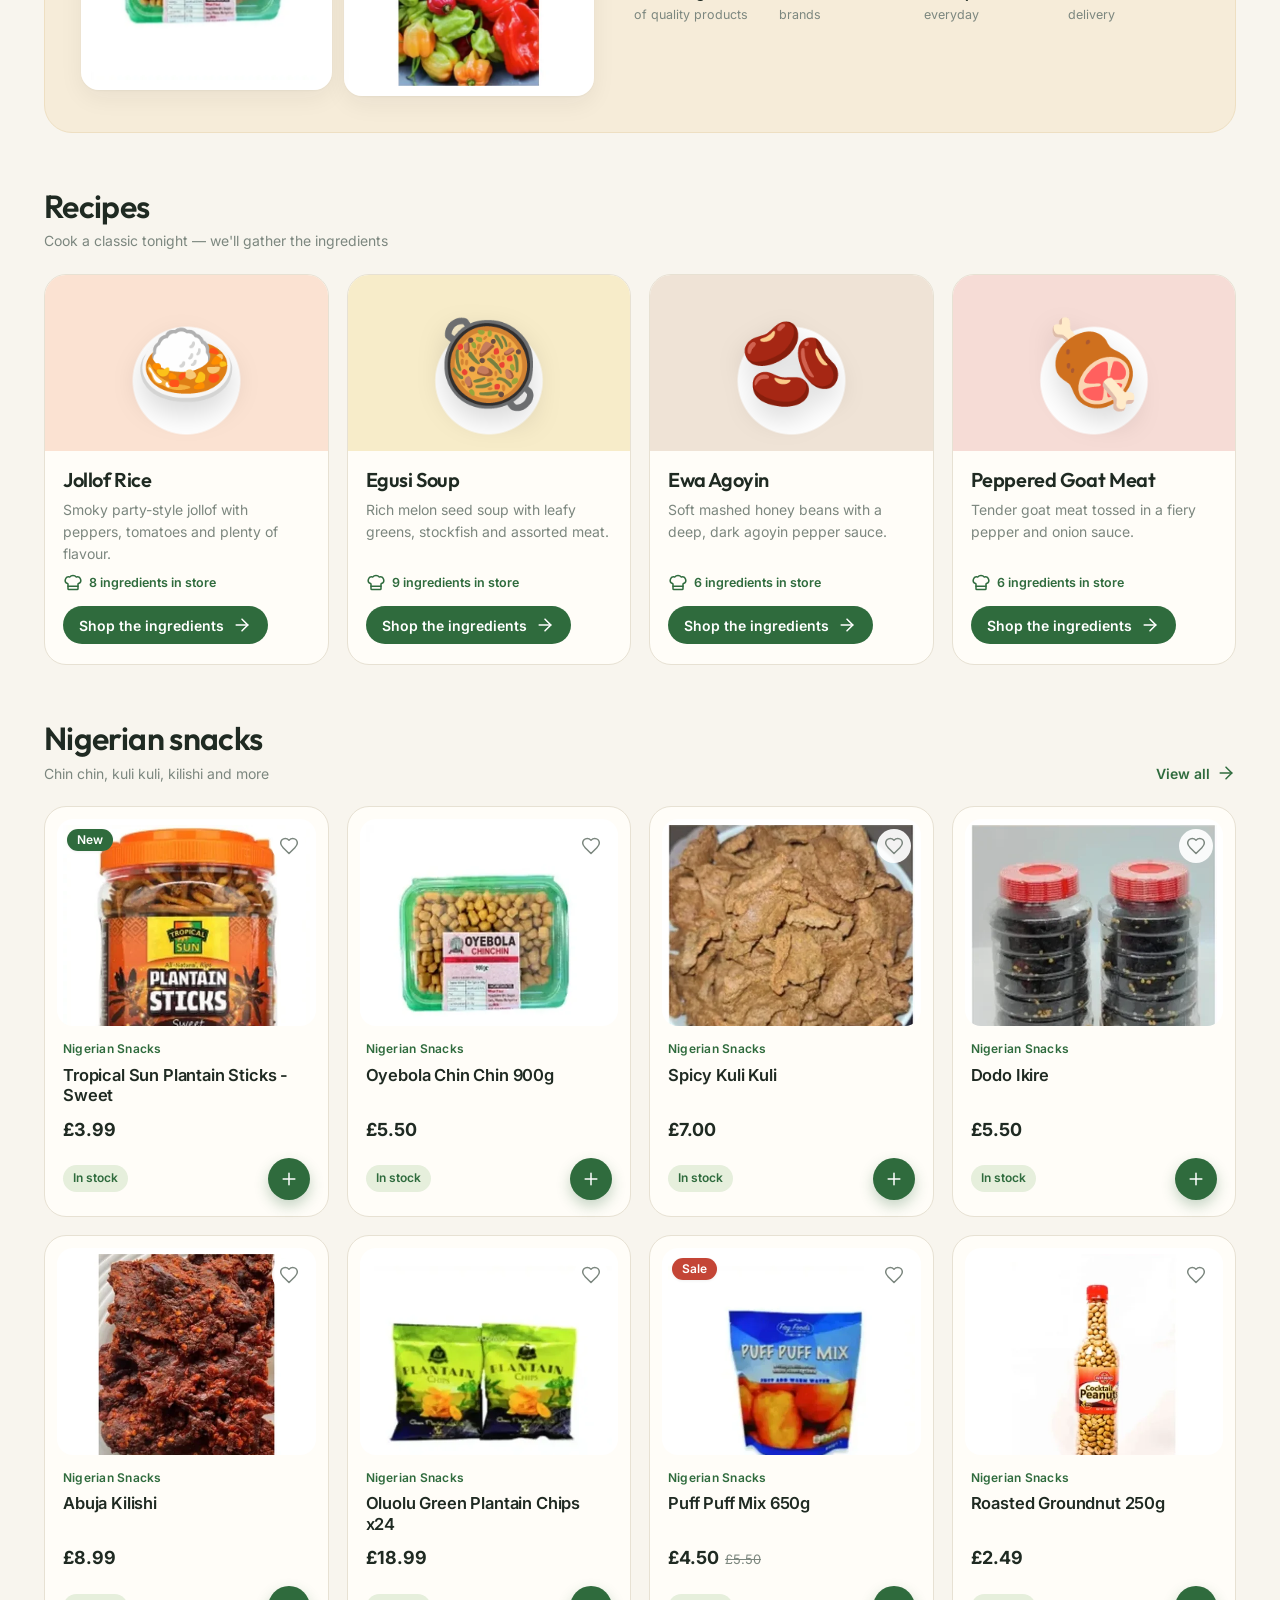
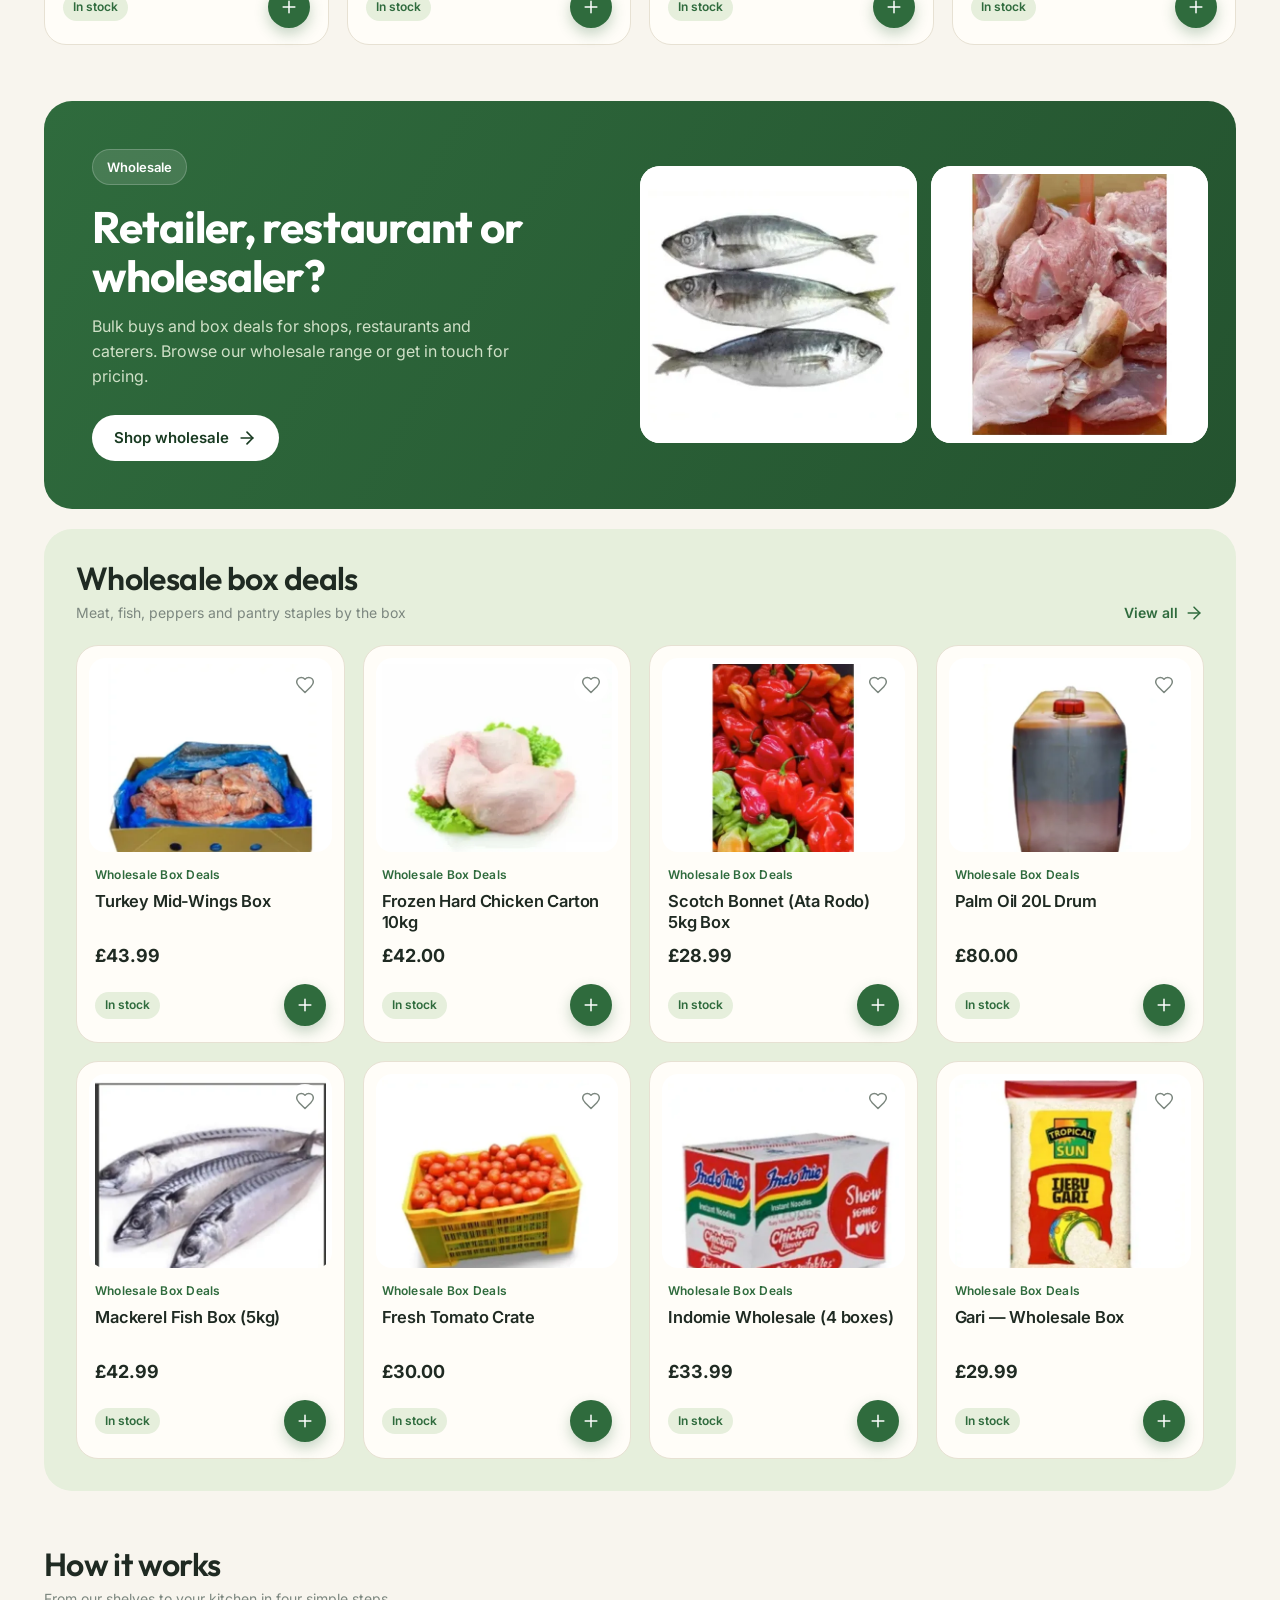
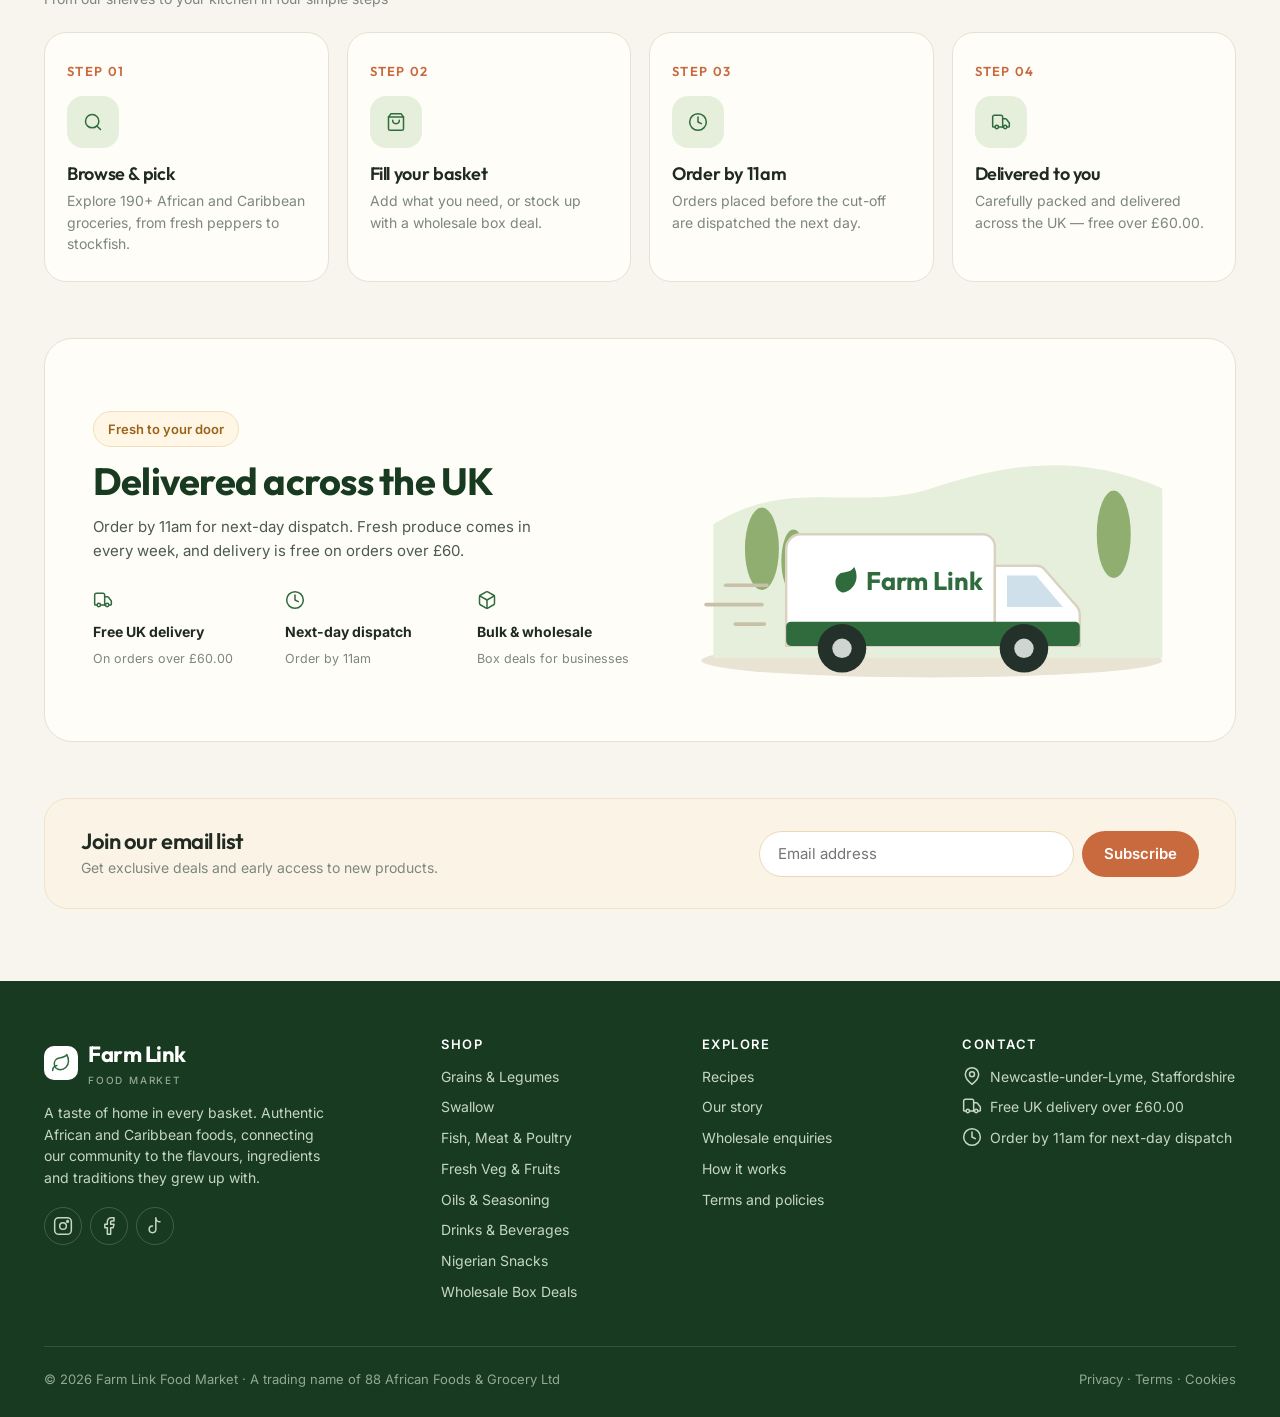
==== commit d8c71631: "Use photographic hero image with mobile crop Co-Authored-By: Claude Opus 5.5 <noreply@anthropic.com>" ====
--- a/index.html
+++ b/index.html
@@ -20,37 +20,11 @@
     <section class="hero">
       <div class="container">
         <div class="hero-card">
-          <div class="hero-art" aria-hidden="true">
-            <svg viewBox="0 0 760 460" preserveAspectRatio="xMaxYMid slice">
-              <defs>
-                <linearGradient id="fade" x1="0" y1="0" x2="1" y2="0"><stop offset="0" stop-color="#f8f4ea"/><stop offset=".35" stop-color="#f8f4ea" stop-opacity="0"/></linearGradient>
-              </defs>
-              <circle cx="560" cy="92" r="30" fill="#f2cf72" opacity=".75"/>
-              <path d="M150 300 C 260 200, 360 230, 450 190 S 650 120, 760 170 L760 460 L150 460Z" fill="#dfe6c9"/>
-              <path d="M260 330 C 360 260, 470 280, 560 240 S 700 220, 760 240 L760 460 L260 460Z" fill="#cfdcb4"/>
-              <path d="M320 380 C 420 330, 520 340, 600 310 S 720 300, 760 310 L760 460 L320 460Z" fill="#bccf9c"/>
-              <g stroke="#a9c088" stroke-width="2" fill="none" opacity=".7">
-                <path d="M420 400 C 500 370, 600 360, 760 352"/><path d="M440 420 C 520 392, 620 384, 760 378"/><path d="M460 440 C 540 414, 640 408, 760 404"/>
-              </g>
-              <path d="M560 460 C 560 410, 620 380, 600 330 S 560 300, 580 280" stroke="#efe5cf" stroke-width="14" fill="none" stroke-linecap="round"/>
-              <g fill="#8fae6f">
-                <ellipse cx="452" cy="232" rx="10" ry="26"/><ellipse cx="470" cy="238" rx="8" ry="20"/>
-                <ellipse cx="708" cy="196" rx="11" ry="30"/><ellipse cx="726" cy="204" rx="8" ry="22"/>
-                <ellipse cx="380" cy="268" rx="9" ry="22"/>
-              </g>
-              <g transform="translate(600 230)">
-                <rect x="0" y="18" width="62" height="40" fill="#fbf6ea" stroke="#c9b48e" stroke-width="1.5"/>
-                <path d="M-6 20 L31 -6 L68 20Z" fill="#c8693e"/>
-                <rect x="10" y="30" width="10" height="10" fill="#9fb7c4"/><rect x="40" y="30" width="10" height="10" fill="#9fb7c4"/>
-                <rect x="25" y="38" width="12" height="20" fill="#8c6a48"/>
-                <rect x="70" y="30" width="34" height="28" fill="#efe1c4" stroke="#c9b48e" stroke-width="1.5"/>
-                <path d="M66 32 L87 16 L108 32Z" fill="#b25a32"/>
-              </g>
-              <g font-size="58" font-family="Apple Color Emoji, Segoe UI Emoji, Noto Color Emoji, sans-serif">
-                <text x="430" y="452">🌶️</text><text x="500" y="456">🍅</text><text x="566" y="452">🍠</text><text x="630" y="458">🍌</text><text x="694" y="452">🧅</text>
-              </g>
-              <rect width="760" height="460" fill="url(#fade)"/>
-            </svg>
+          <div class="hero-art">
+            <picture>
+              <source media="(max-width: 860px)" srcset="assets/img/hero-mobile.webp">
+              <img src="assets/img/hero.webp" width="1774" height="887" alt="A woven basket of scotch bonnet peppers, plantain, yam, ugu leaves, tomatoes and red onions beside a bottle of palm oil" fetchpriority="high">
+            </picture>
           </div>
 
           <div class="hero-content">
--- a/css/styles.css
+++ b/css/styles.css
@@ -615,3 +615,24 @@
   .trust-item b { font-size: 13px; }
   .trust-item span { font-size: 11.5px; }
 }
+
+/* ---------- Hero photo ---------- */
+.hero-card { background: #eef0e2; border-color: #e3e4d2; }
+.hero-art { inset: 0; width: 100%; }
+.hero-art picture, .hero-art img { display: block; width: 100%; height: 100%; }
+.hero-art img { object-fit: cover; object-position: right center; }
+.hero-art::after {
+  content: ""; position: absolute; inset: 0;
+  background: linear-gradient(90deg, rgba(246, 245, 236, .92) 0%, rgba(246, 245, 236, .78) 32%, rgba(246, 245, 236, 0) 58%);
+}
+.hero .trust-item .ti-icon { background: rgba(255, 255, 255, .85); }
+
+@media (max-width: 860px) {
+  .hero-card { display: flex; flex-direction: column; }
+  .hero-art { position: relative; order: 2; inset: auto; height: auto; opacity: 1; margin-top: 24px; border-radius: 20px; overflow: hidden; aspect-ratio: 900 / 769; max-width: 100%; }
+  .hero-art::after { display: none; }
+  .hero-art img { object-position: center; }
+}
+@media (min-width: 861px) {
+  .hero .trust { display: grid; grid-template-columns: repeat(2, minmax(0, 230px)); gap: 16px 28px; }
+}
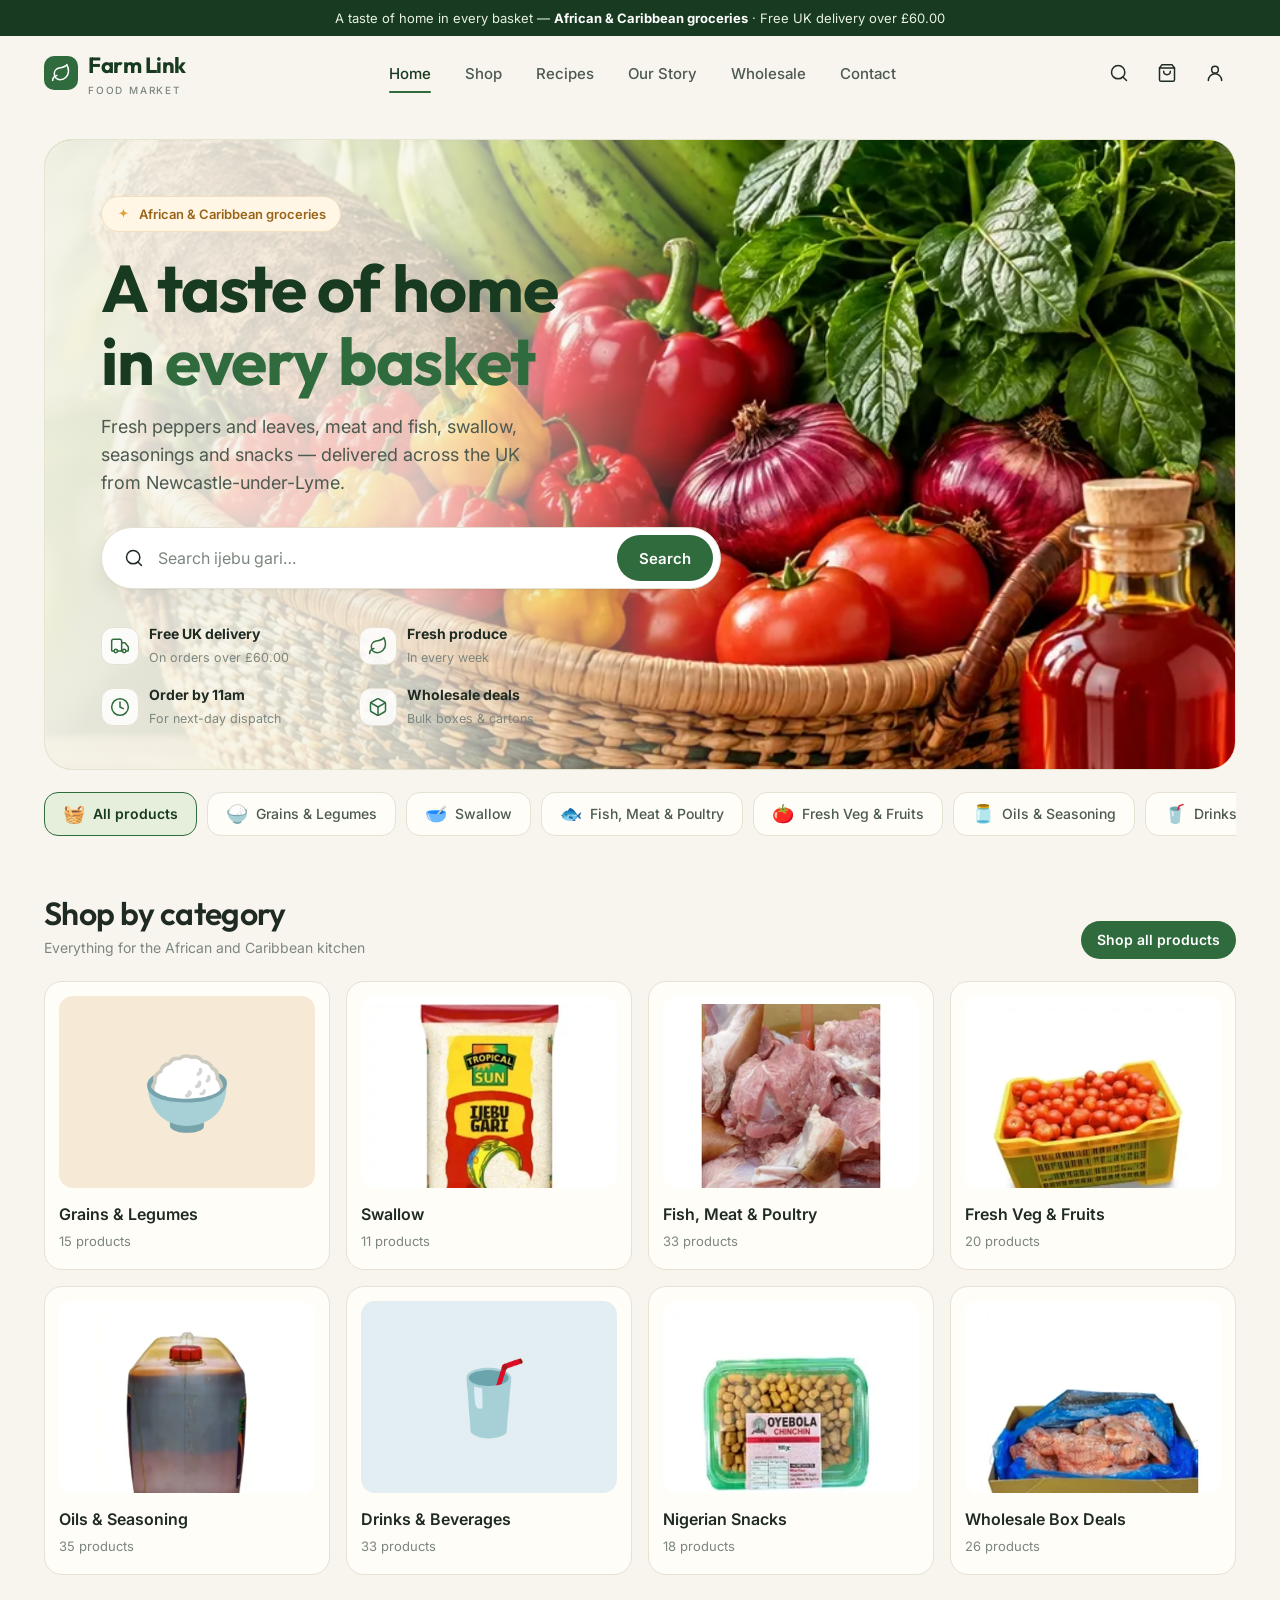
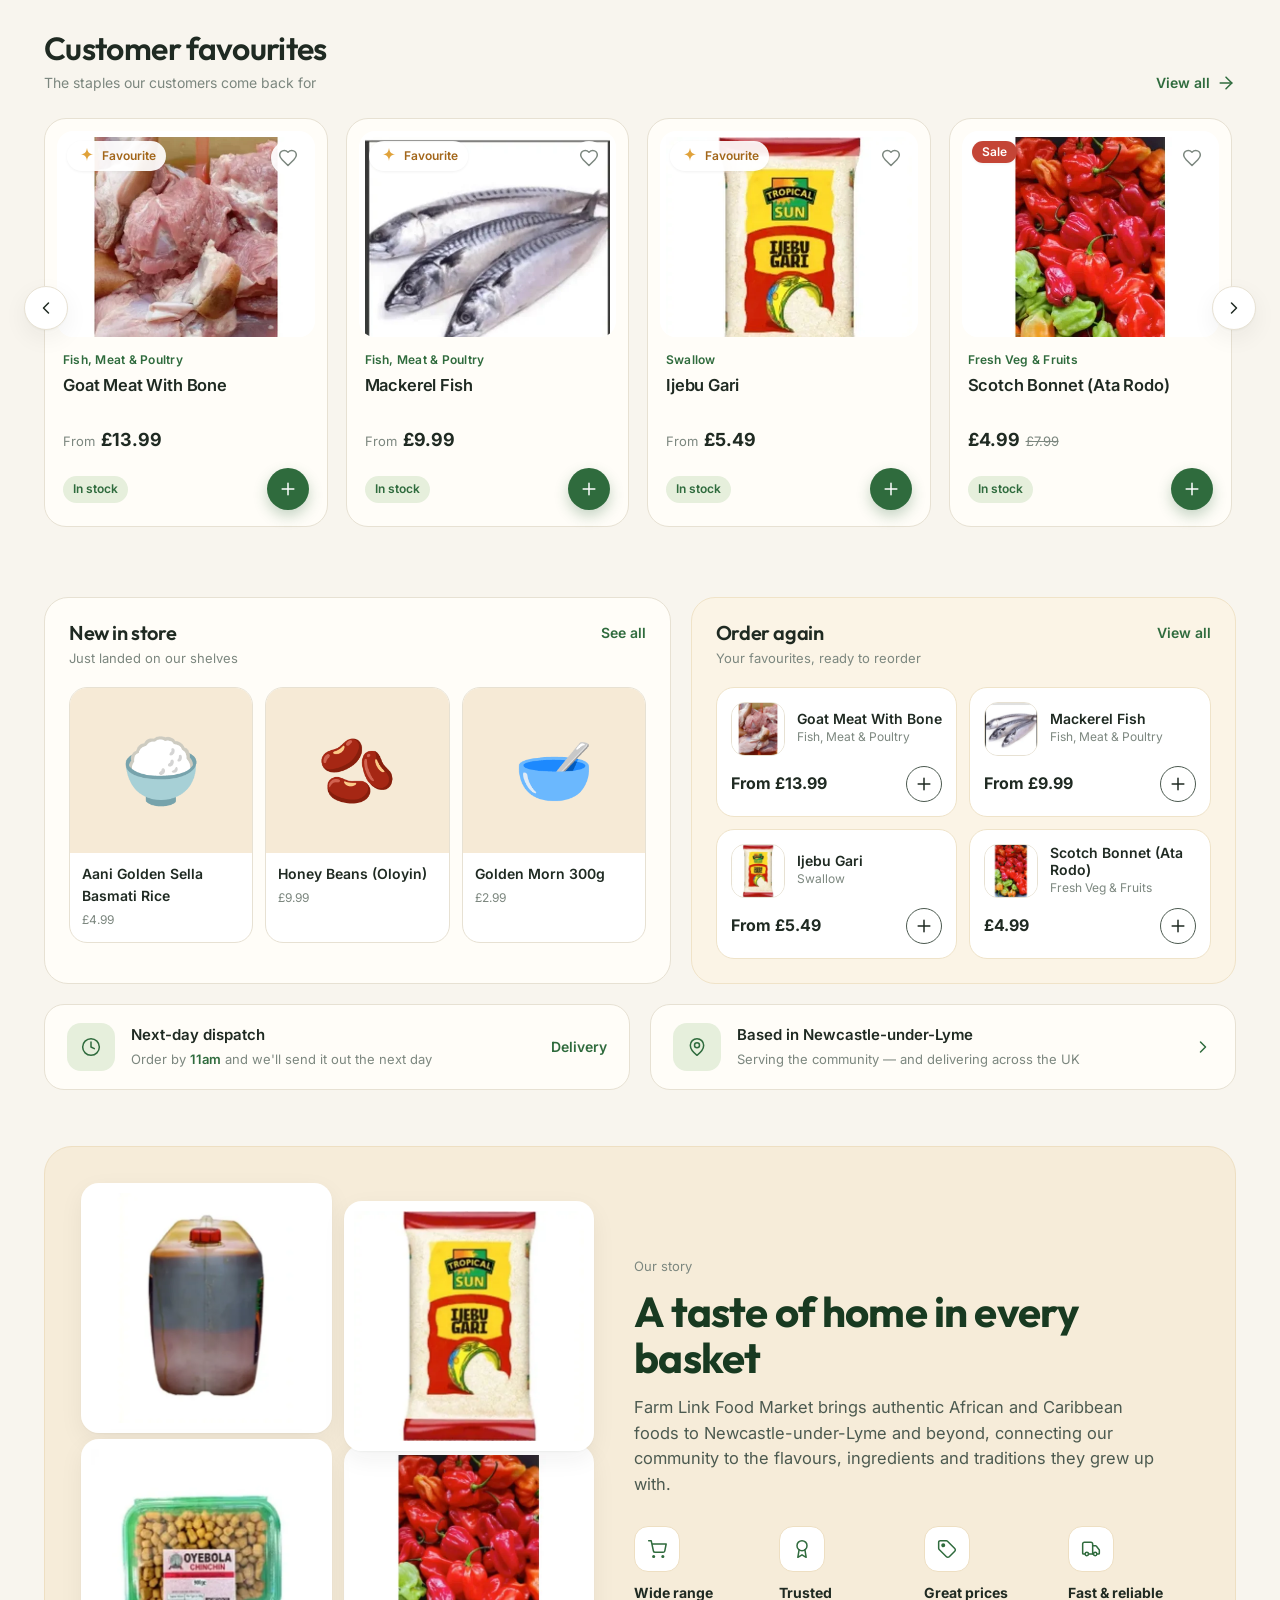
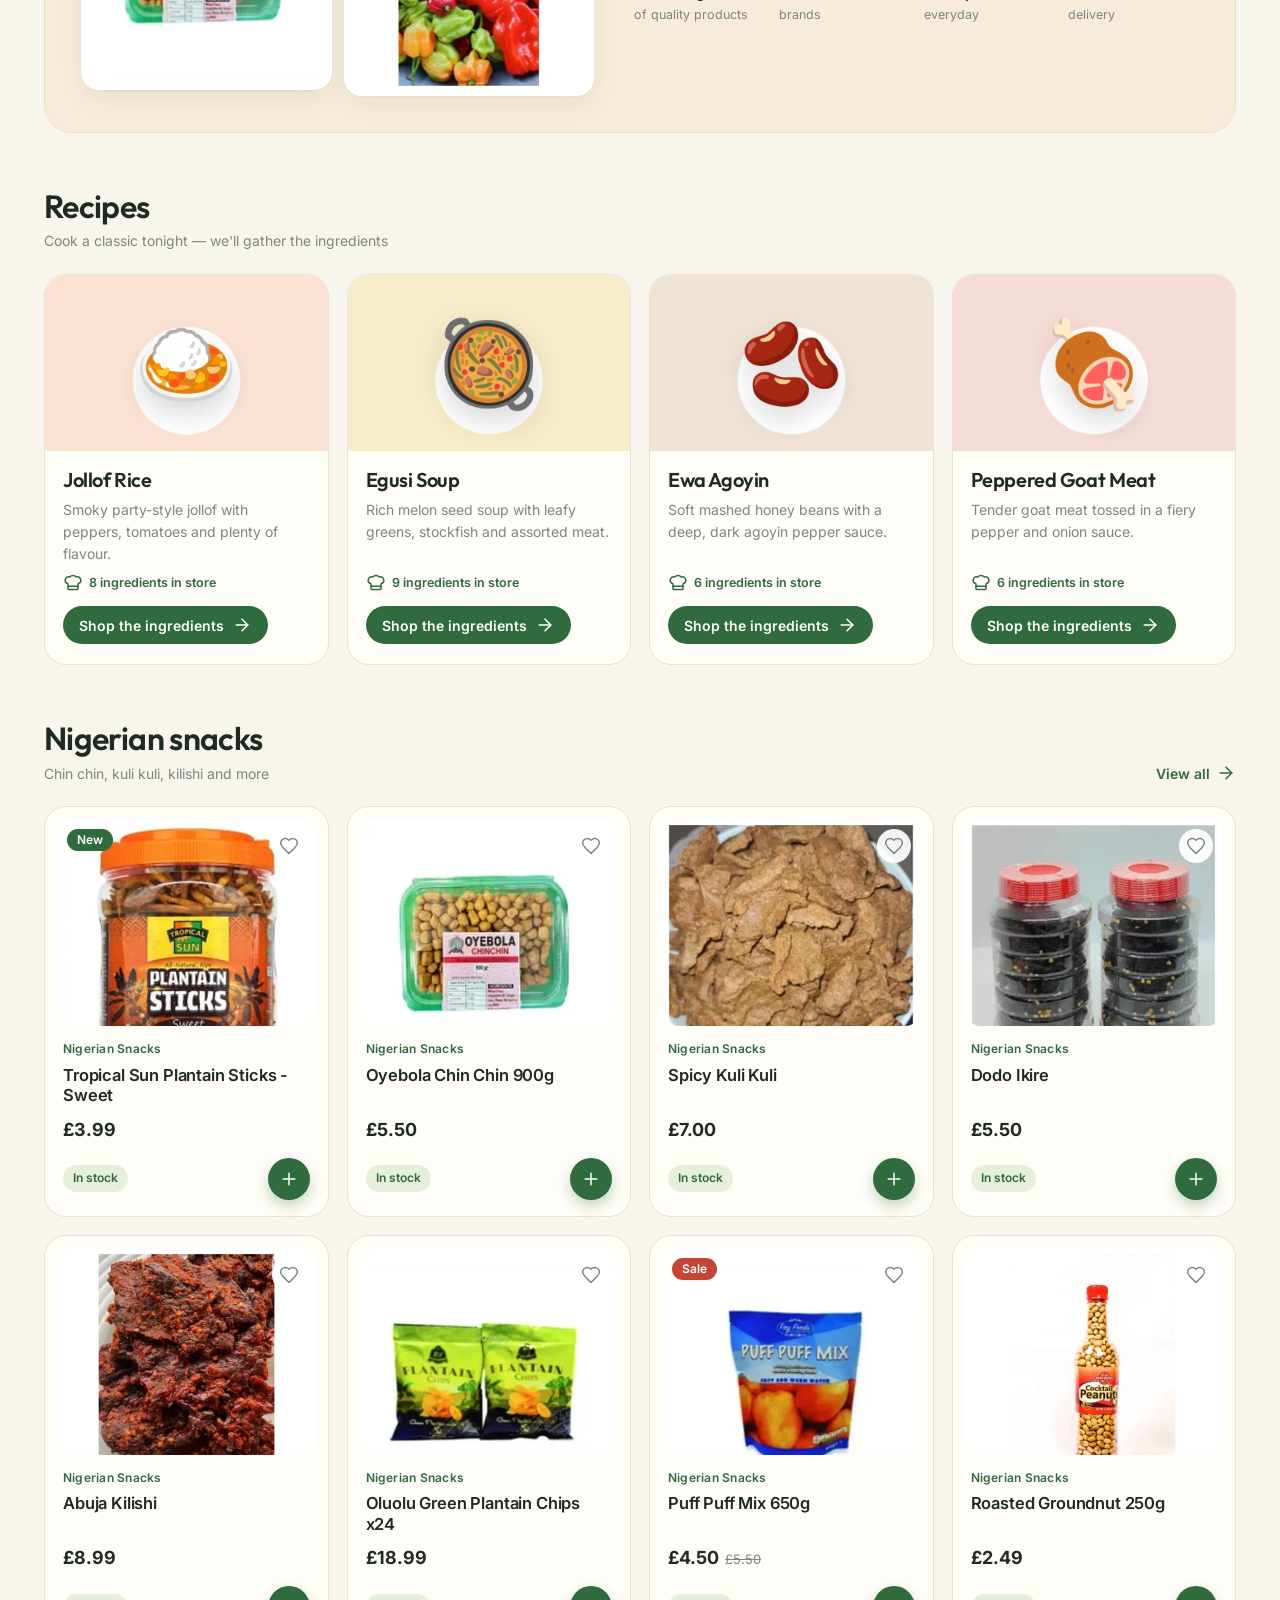
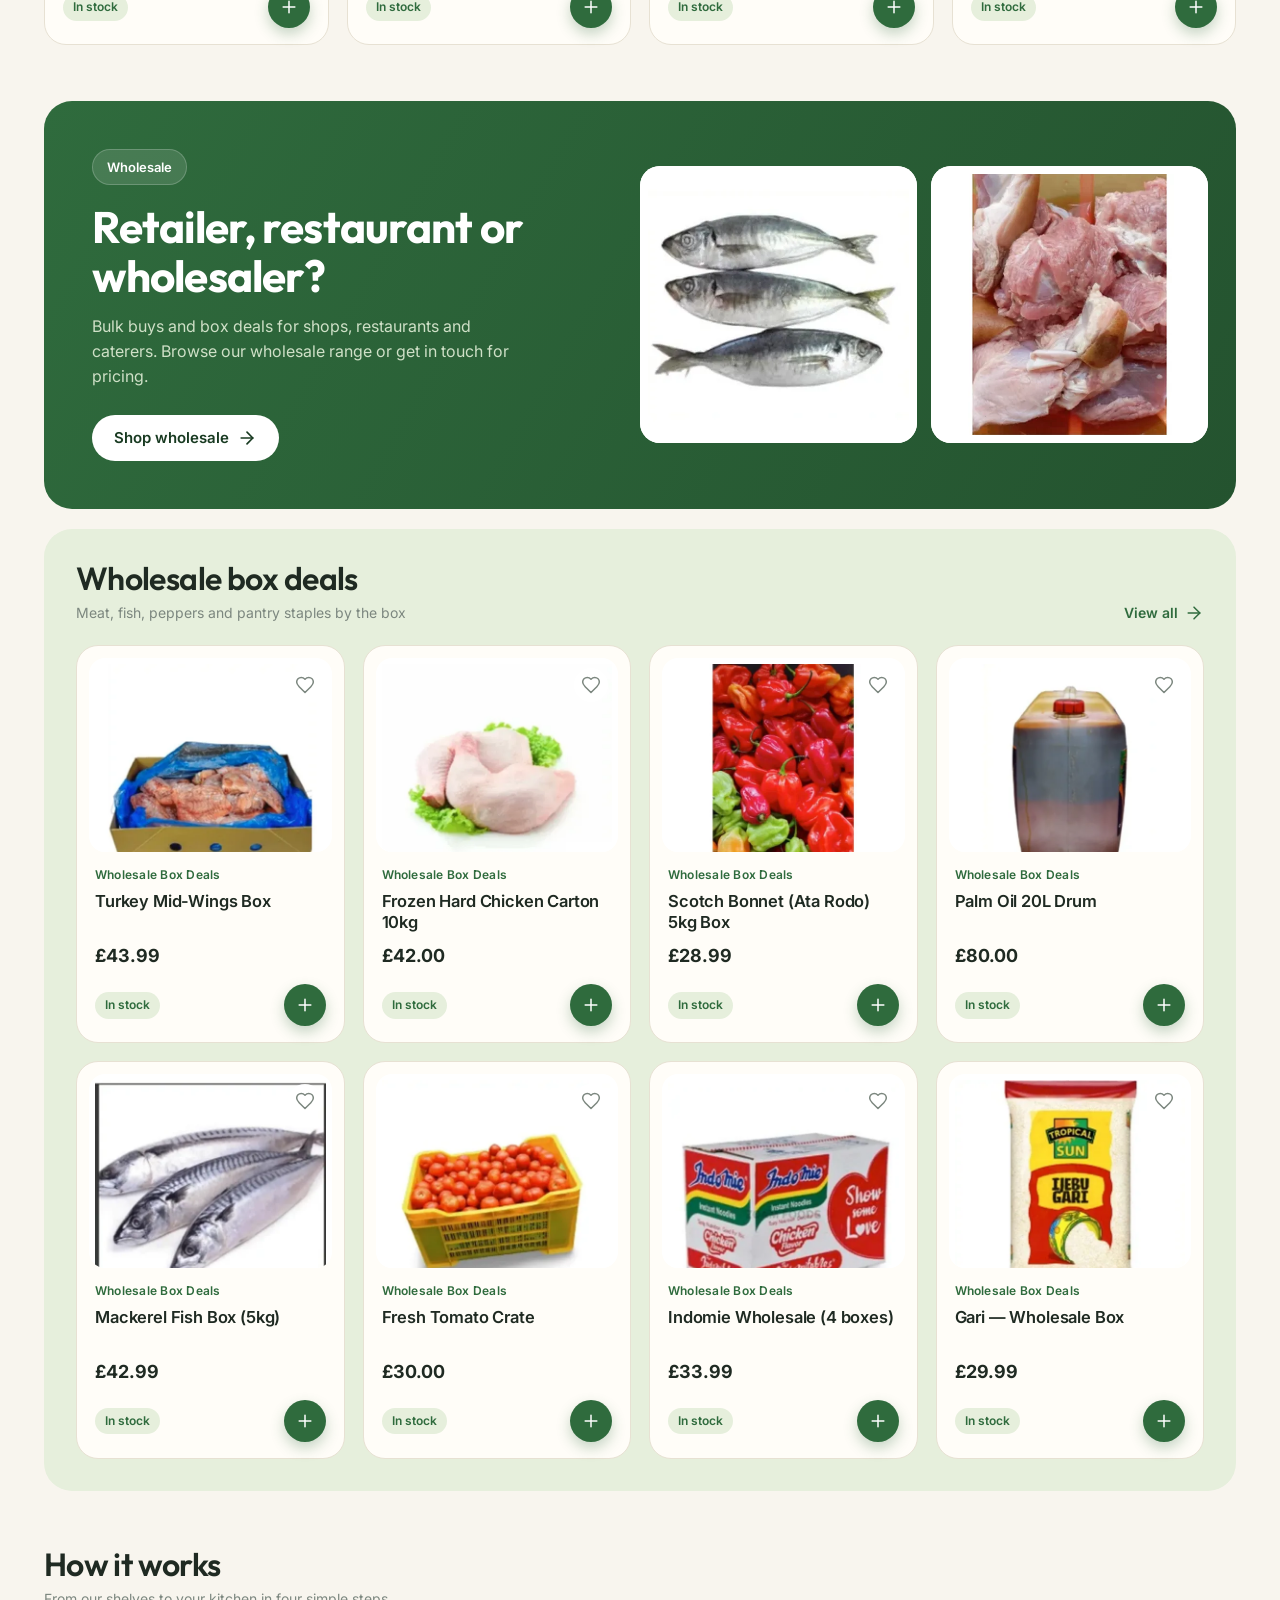
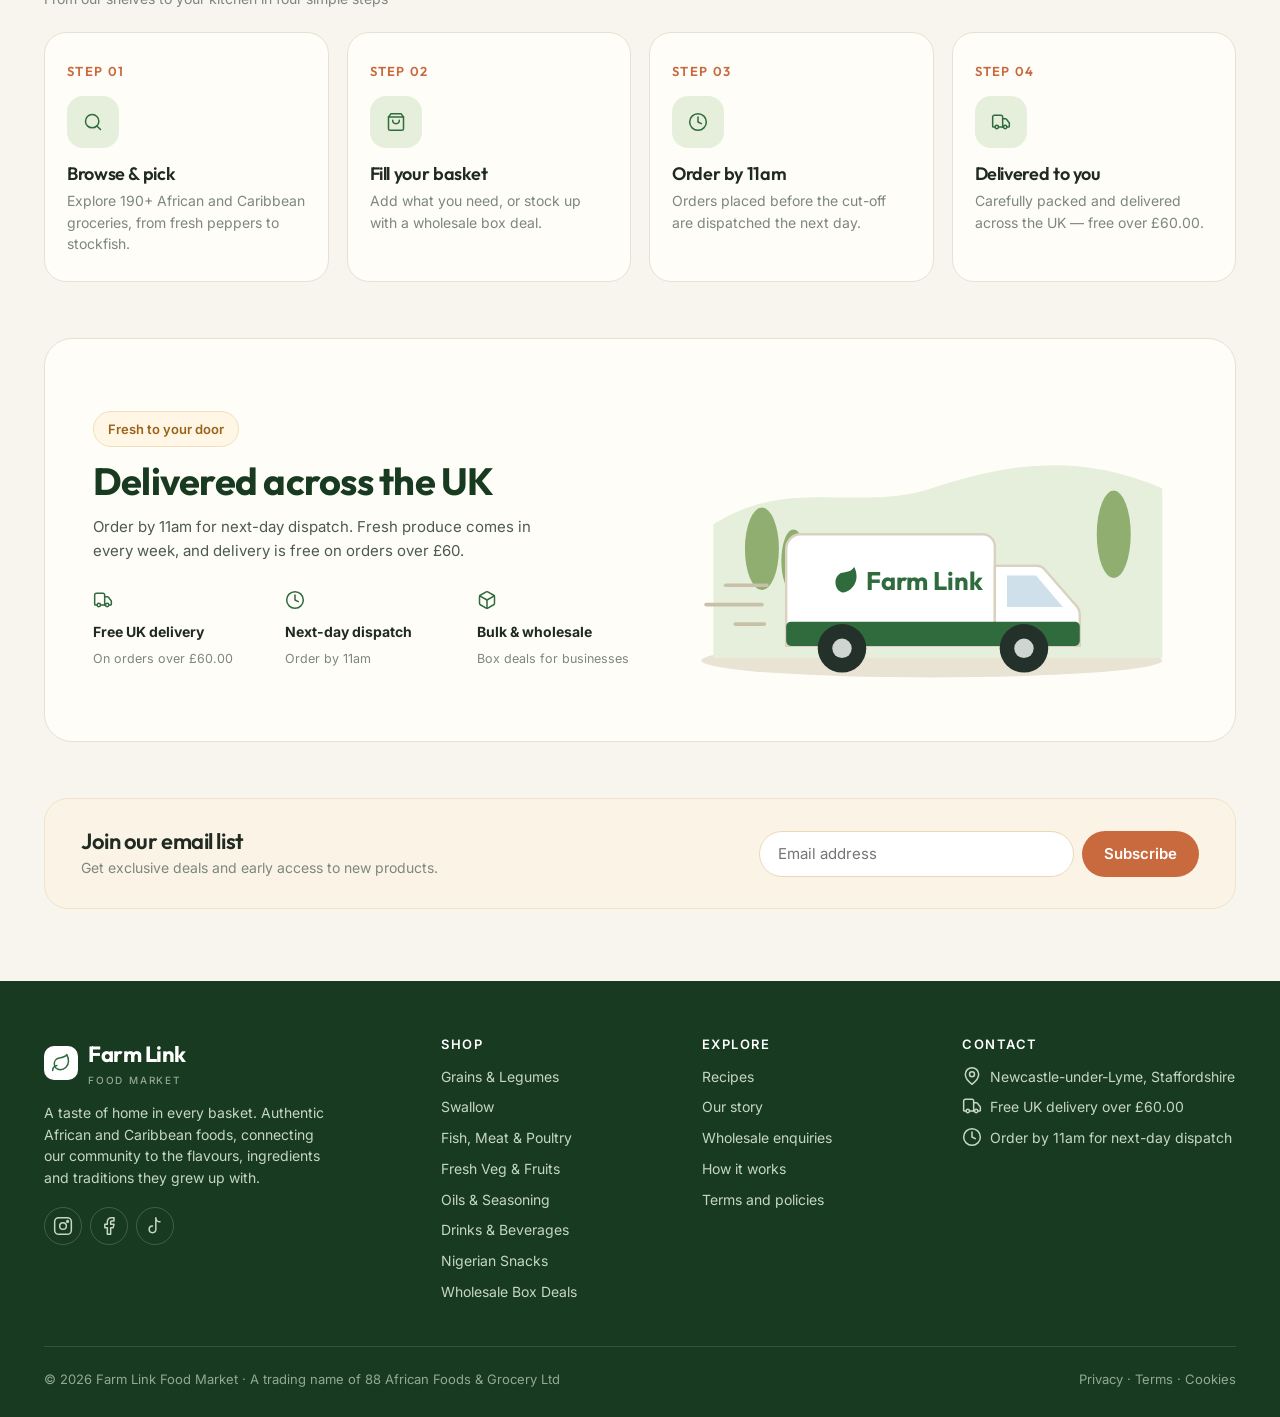
==== commit 5b5bf254: "Add micro-interactions: fly-to-basket, rolling quantities and more Products arc into the basket and " ====
--- a/index.html
+++ b/index.html
@@ -201,6 +201,7 @@
 
   <script src="js/data.js"></script>
   <script src="js/app.js"></script>
+  <script src="js/motion.js"></script>
   <script src="js/home.js"></script>
 </body>
 </html>
--- a/css/styles.css
+++ b/css/styles.css
@@ -636,3 +636,64 @@
 @media (min-width: 861px) {
   .hero .trust { display: grid; grid-template-columns: repeat(2, minmax(0, 230px)); gap: 16px 28px; }
 }
+
+/* ---------- Micro-interactions ---------- */
+.fx-layer { position: fixed; inset: 0; pointer-events: none; z-index: 200; overflow: hidden; }
+.fx-fly {
+  position: absolute; left: 0; top: 0; display: grid; place-items: center; overflow: hidden;
+  border-radius: 16px; box-shadow: 0 14px 30px rgba(24, 58, 33, .28), 0 0 0 3px #fff; will-change: transform;
+}
+.fx-fly img { width: 100%; height: 100%; object-fit: contain; padding: 6%; }
+.fx-fly.dot { background: var(--green); border-radius: 50%; }
+.fx-plus { position: absolute; padding: 2px 8px; border-radius: 999px; background: var(--green); color: #fff; font: 700 12px/1.4 var(--font-body); white-space: nowrap; }
+.fx-spark { position: absolute; width: 7px; height: 7px; border-radius: 50%; }
+.fx-confetti { position: absolute; width: 8px; height: 12px; border-radius: 2px; }
+
+/* Buttons press down like real buttons */
+.btn, .chip, .icon-btn, .add-btn, .circle-add, .filter-opt, .stepper button, .fav-btn, .scroll-btn { transition: transform .12s ease, background .2s, border-color .2s, color .2s, box-shadow .2s; }
+.btn:active, .chip:active, .filter-opt:active, .scroll-btn:active { transform: scale(.96); }
+.icon-btn:active, .fav-btn:active { transform: scale(.88); }
+.add-btn:active, .circle-add:active { transform: scale(.86); }
+.stepper button:active { transform: scale(.8); }
+.stepper span { display: inline-block; }
+.btn-primary:hover, .add-btn:hover { box-shadow: 0 8px 18px rgba(47, 107, 61, .32); }
+
+/* Cards: tilt toward the cursor with a light sheen */
+.card, .cat-tile, .recipe { transform-style: preserve-3d; }
+.card.is-tilting, .cat-tile.is-tilting, .recipe.is-tilting {
+  transform: perspective(900px) translateY(-4px) rotateX(var(--rx, 0)) rotateY(var(--ry, 0));
+  transition: transform .08s linear, box-shadow .2s;
+  box-shadow: 0 18px 36px rgba(31, 42, 34, .12);
+}
+.card::after, .cat-tile::after, .recipe::after {
+  content: ""; position: absolute; inset: 0; border-radius: inherit; pointer-events: none; opacity: 0; transition: opacity .25s;
+  background: radial-gradient(circle at var(--gx, 50%) var(--gy, 0%), rgba(255, 255, 255, .55), transparent 55%);
+}
+.cat-tile, .recipe { position: relative; }
+.is-tilting::after { opacity: 1; }
+.card .media img, .cat-tile .thumb img, .cat-tile .thumb .emoji { transition: transform .4s cubic-bezier(.2, .8, .2, 1.2); }
+.card:hover .media img { transform: scale(1.06); }
+.cat-tile:hover .thumb img, .cat-tile:hover .thumb .emoji { transform: translateY(-4px) scale(1.05); }
+.recipe-art span { transition: transform .5s cubic-bezier(.2, .8, .2, 1.3); display: inline-block; }
+.recipe:hover .recipe-art span { transform: rotate(-8deg) scale(1.1); }
+
+/* Drag-to-scroll carousels */
+@media (hover: hover) and (pointer: fine) {
+  .row-scroll .track, .chips { cursor: grab; }
+}
+.is-dragging { cursor: grabbing !important; scroll-snap-type: none !important; user-select: none; }
+.is-dragging * { pointer-events: none; }
+.track img, .chips img { -webkit-user-drag: none; user-select: none; }
+
+/* Scroll reveal (only for elements that start below the fold) */
+.will-reveal { opacity: 0; transform: translateY(22px); }
+.will-reveal.is-revealed { opacity: 1; transform: none; transition: opacity .6s ease var(--d, 0ms), transform .7s cubic-bezier(.2, .8, .2, 1) var(--d, 0ms); }
+
+/* Springier toast and drawer */
+.toast { transition: transform .45s cubic-bezier(.2, 1.4, .4, 1), opacity .25s; }
+.ship-meter .bar i { transition: width .6s cubic-bezier(.3, 1.3, .5, 1); }
+
+@media (prefers-reduced-motion: reduce) {
+  *, *::before, *::after { transition-duration: .01ms !important; animation-duration: .01ms !important; scroll-behavior: auto !important; }
+  .will-reveal { opacity: 1; transform: none; }
+}
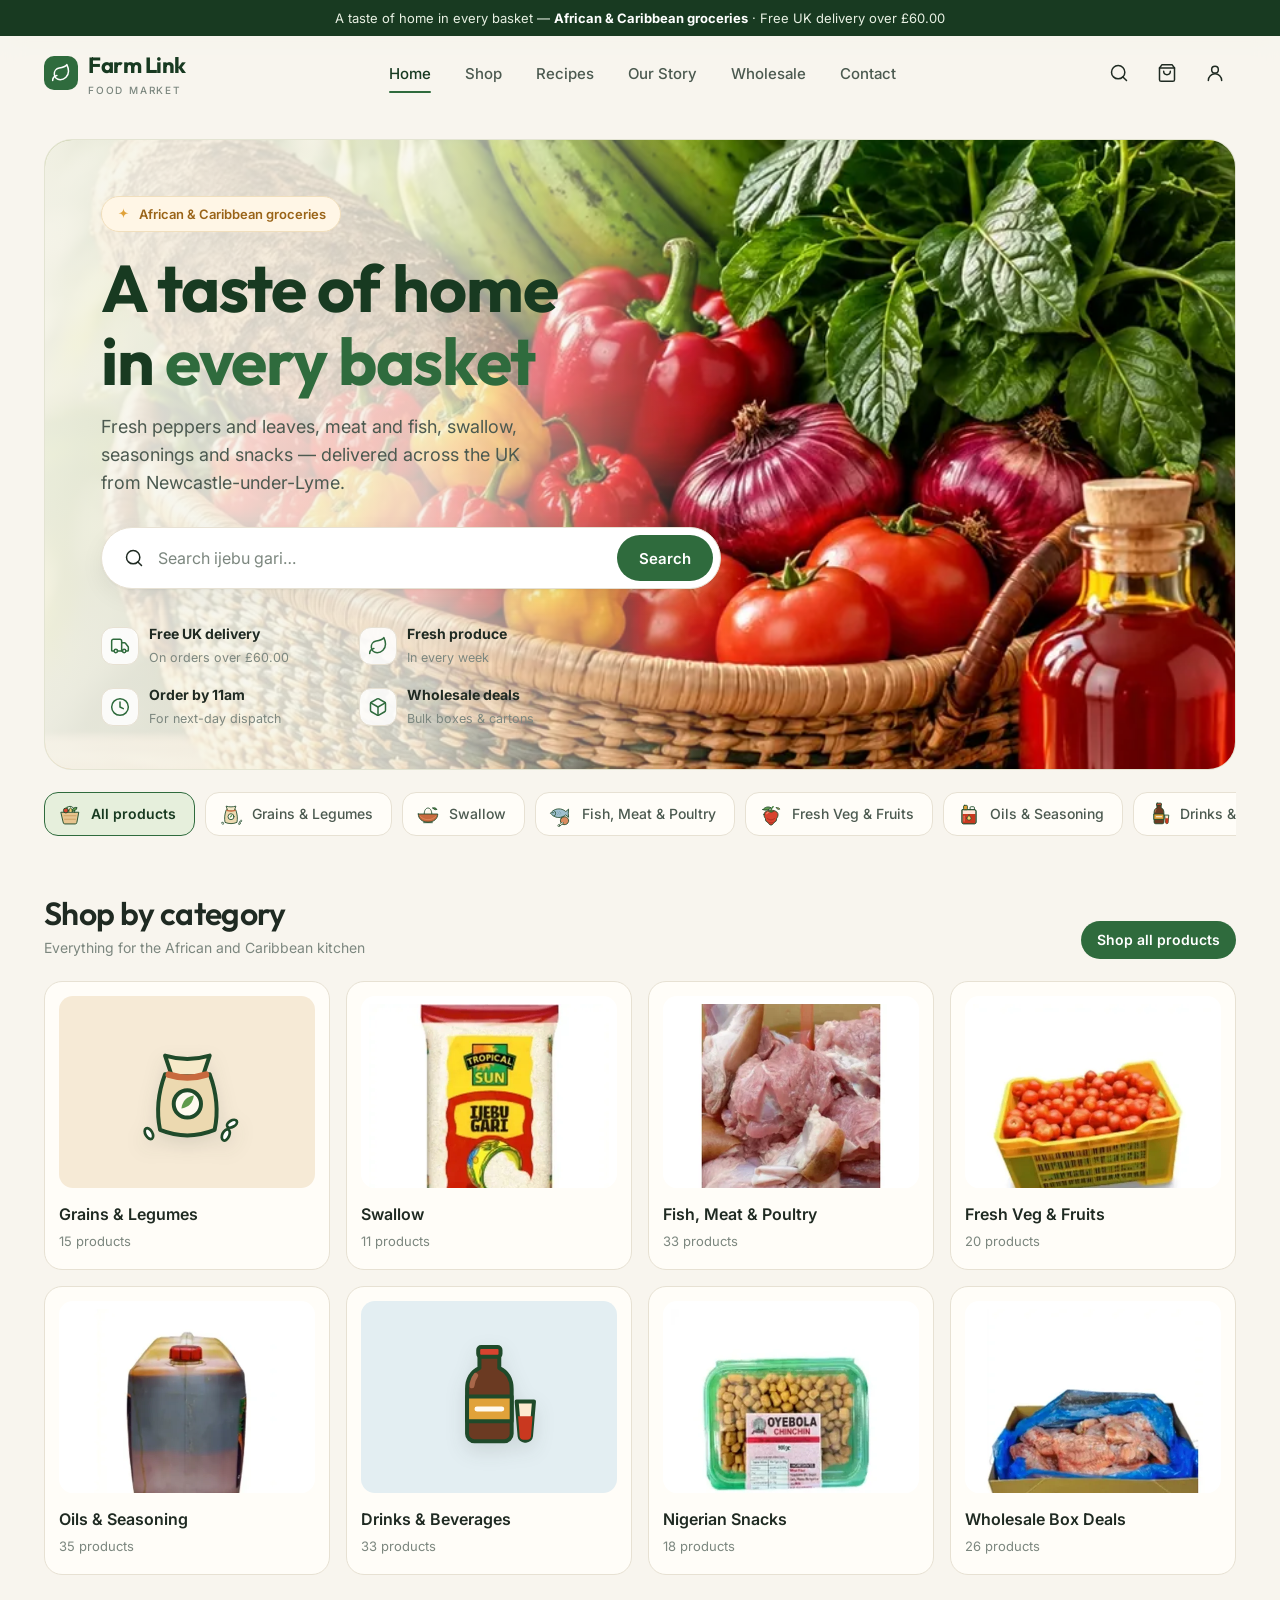
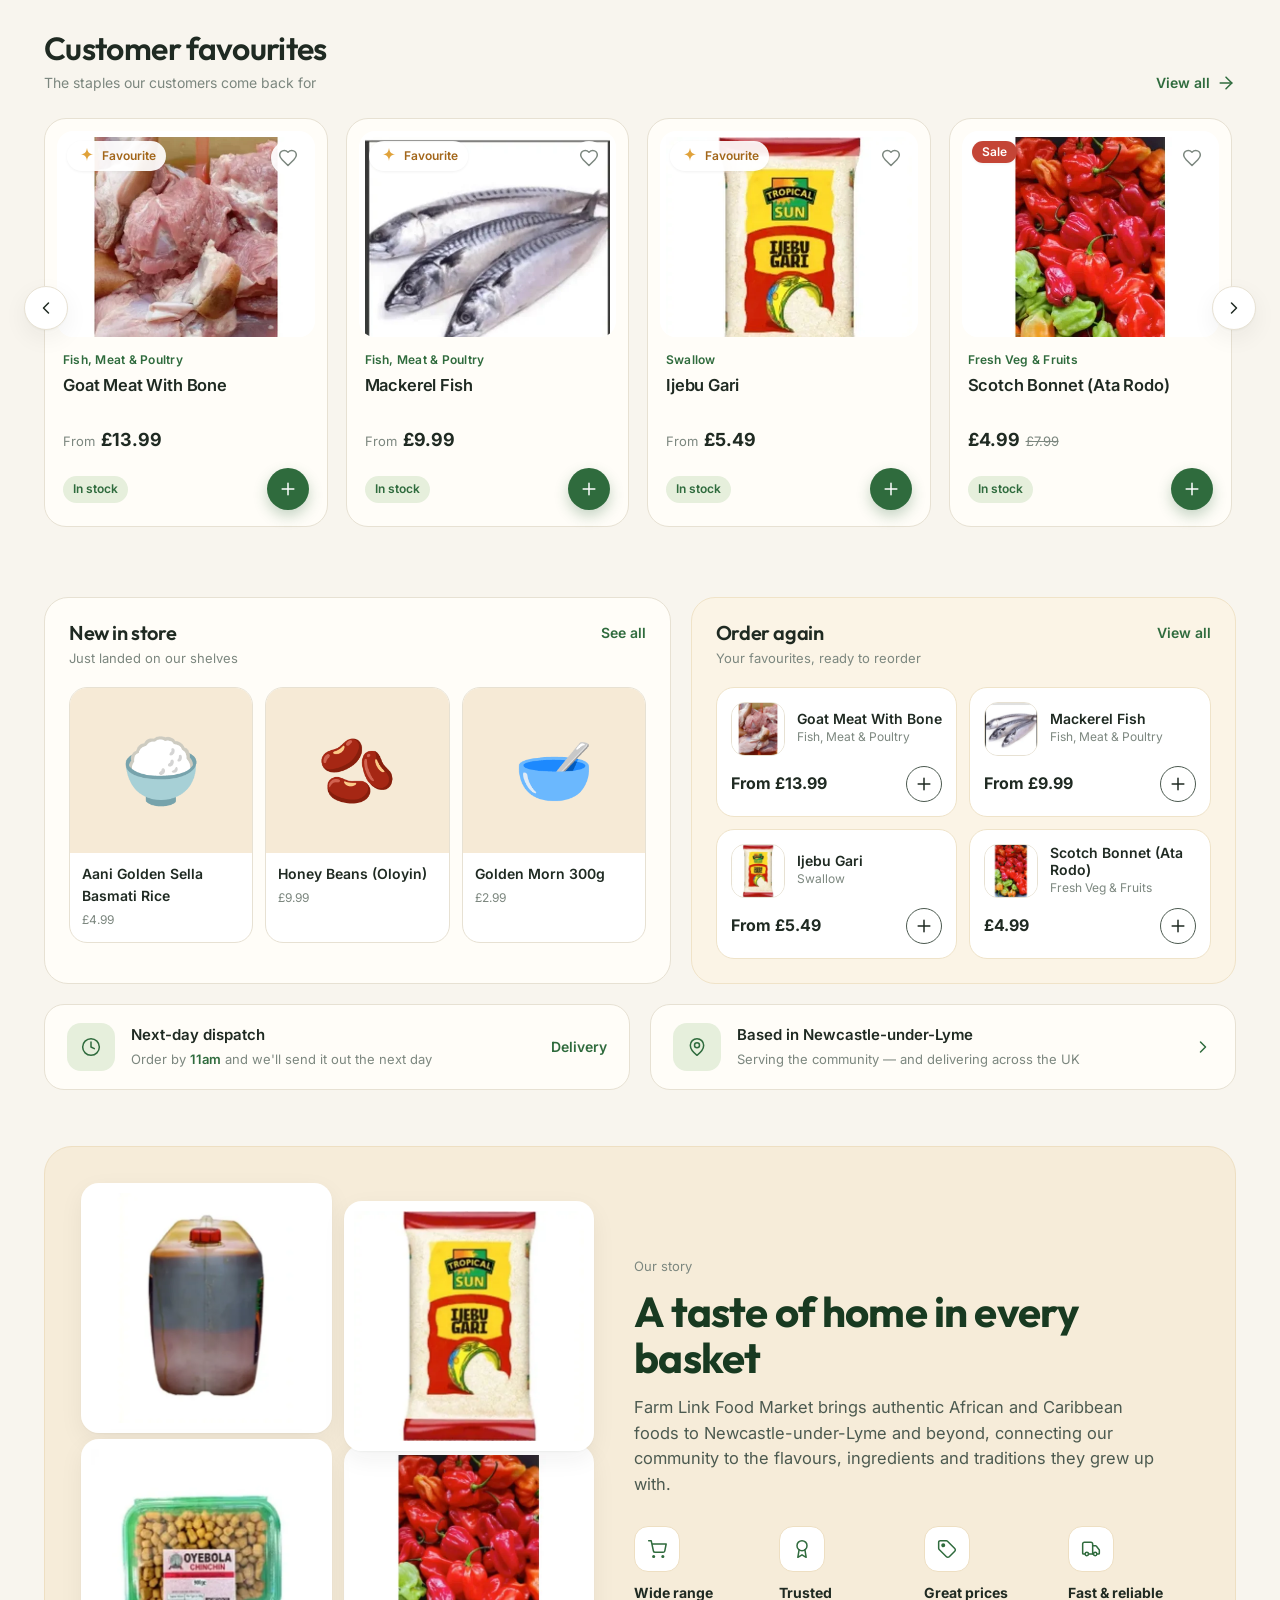
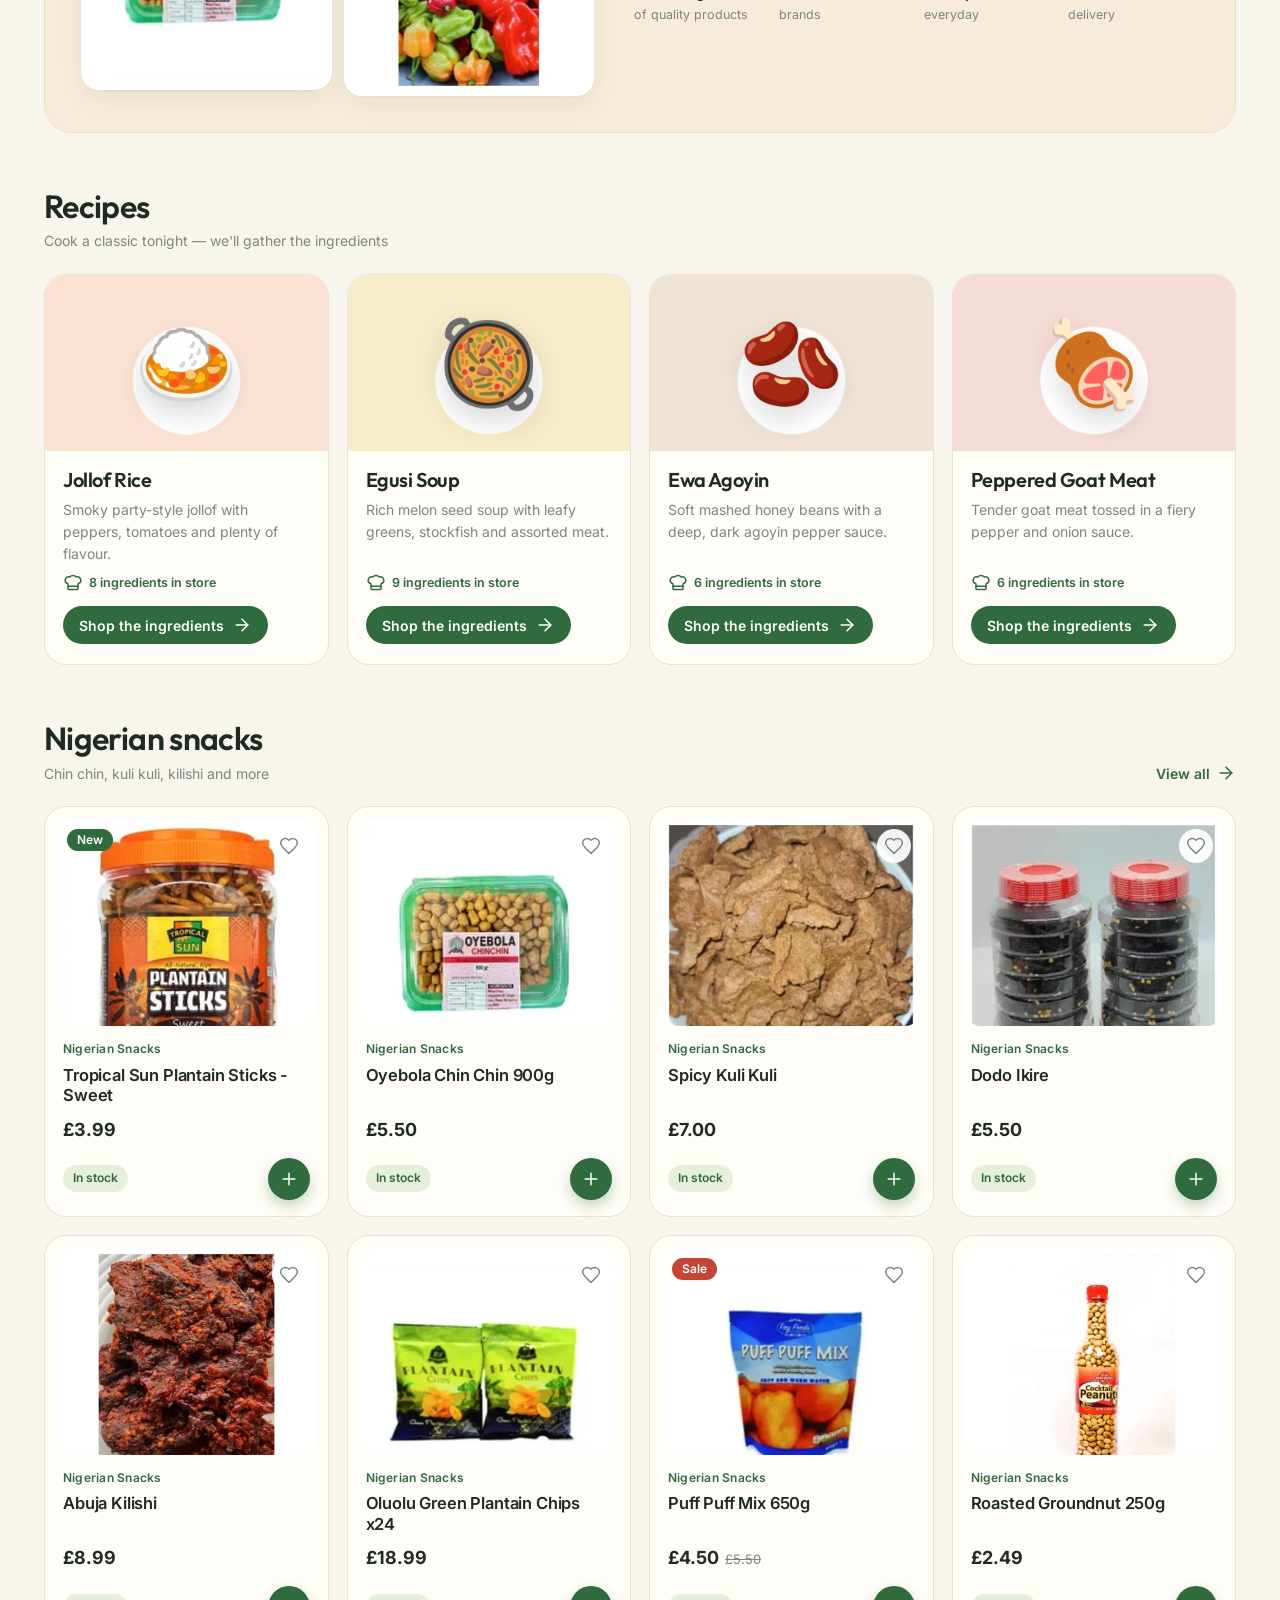
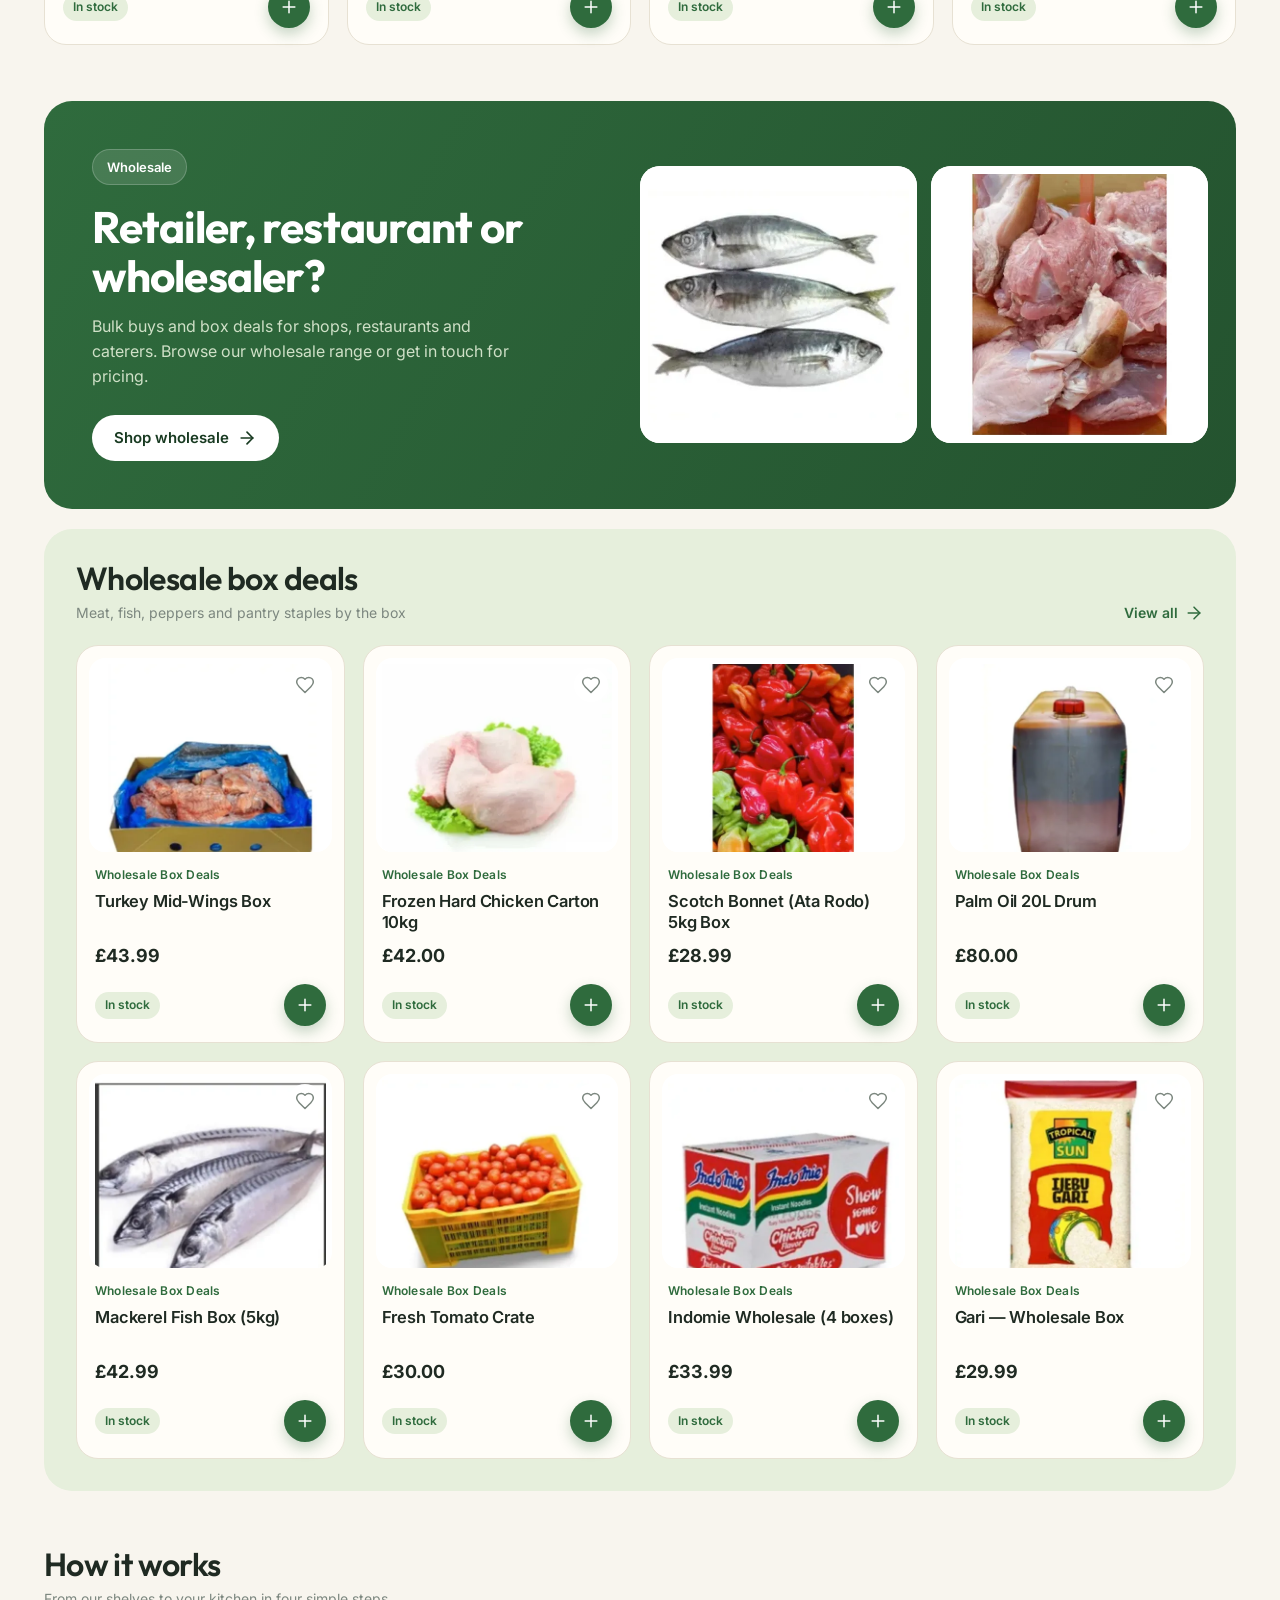
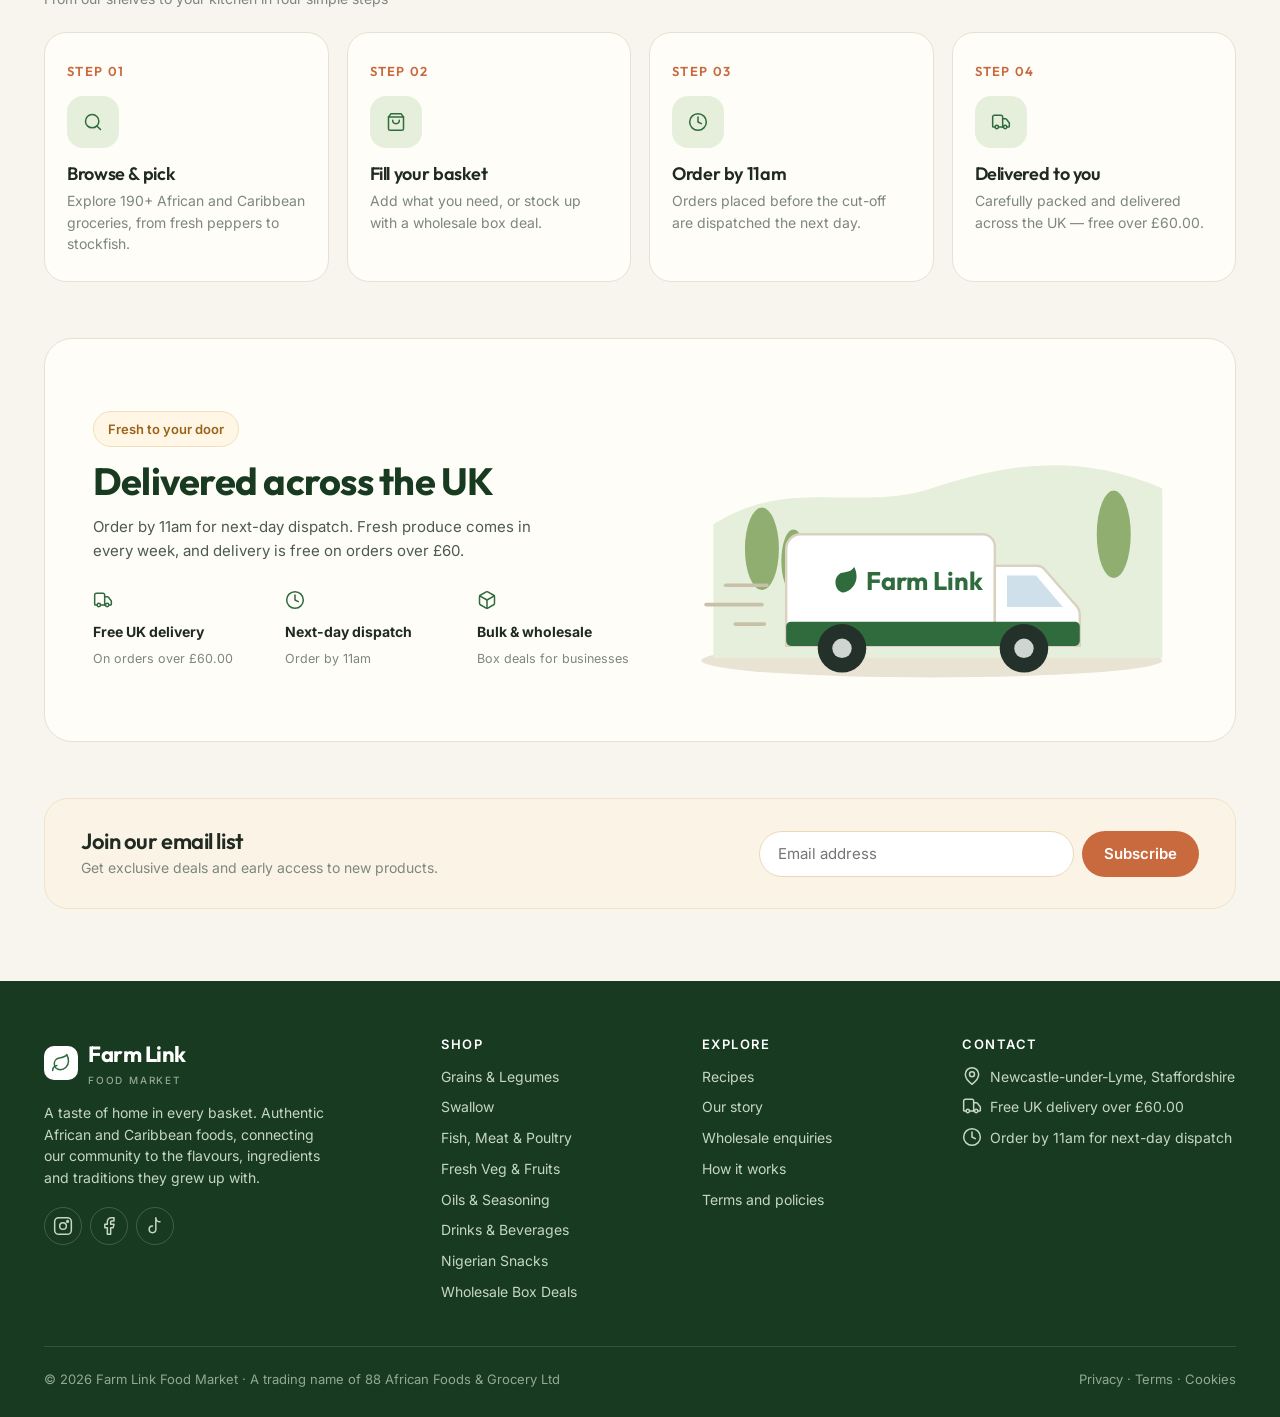
==== commit 429dece5: "Add illustrated category icons A matching set of flat SVG illustrations (rice sack, poundo bowl, fis" ====
--- a/index.html
+++ b/index.html
@@ -200,6 +200,7 @@
   <div id="site-footer"></div>
 
   <script src="js/data.js"></script>
+  <script src="js/category-icons.js"></script>
   <script src="js/app.js"></script>
   <script src="js/motion.js"></script>
   <script src="js/home.js"></script>
--- a/css/styles.css
+++ b/css/styles.css
@@ -697,3 +697,87 @@
   *, *::before, *::after { transition-duration: .01ms !important; animation-duration: .01ms !important; scroll-behavior: auto !important; }
   .will-reveal { opacity: 1; transform: none; }
 }
+
+/* ---------- Mobile app experience ---------- */
+.tabbar, .mini-cart, .sheet-handle, .announce-short { display: none; }
+* { -webkit-tap-highlight-color: transparent; }
+
+@media (max-width: 860px) {
+  /* Bottom tab bar */
+  .tabbar {
+    position: fixed; left: 0; right: 0; bottom: 0; z-index: 80; display: grid; grid-template-columns: repeat(5, 1fr);
+    padding: 6px max(8px, env(safe-area-inset-left, 0px)) calc(6px + env(safe-area-inset-bottom, 0px)) max(8px, env(safe-area-inset-right, 0px));
+    background: rgba(255, 253, 248, .94); backdrop-filter: saturate(1.4) blur(14px);
+    border-top: 1px solid var(--line); box-shadow: 0 -6px 24px rgba(31, 42, 34, .06);
+  }
+  .tabbar a, .tabbar button {
+    position: relative; display: flex; flex-direction: column; align-items: center; gap: 3px; padding: 6px 0 4px;
+    font-size: 11px; font-weight: 600; color: var(--ink-3); border-radius: 14px;
+  }
+  .tabbar a.active, .tabbar a:active, .tabbar button:active { color: var(--green); }
+  .tabbar a.active::before { content: ""; position: absolute; top: -6px; width: 22px; height: 3px; border-radius: 0 0 3px 3px; background: var(--green); }
+  .tabbar .badge-count { top: 0; right: calc(50% - 22px); }
+  body { padding-bottom: calc(68px + env(safe-area-inset-bottom, 0px)); }
+  body.has-mini-cart { padding-bottom: calc(128px + env(safe-area-inset-bottom, 0px)); }
+
+  /* Mini basket bar above the tabs */
+  .mini-cart { display: block; position: fixed; left: 0; right: 0; z-index: 79; bottom: calc(64px + env(safe-area-inset-bottom, 0px)); padding: 0 max(12px, env(safe-area-inset-left, 0px)) 8px max(12px, env(safe-area-inset-right, 0px)); }
+  .mini-cart[hidden] { display: none; }
+  .mini-cart-btn {
+    width: 100%; display: flex; align-items: center; gap: 12px; padding: 10px 16px 10px 10px; border-radius: 16px;
+    background: var(--green); color: #fff; font-size: 14px; font-weight: 600; box-shadow: 0 10px 24px rgba(47, 107, 61, .35);
+    animation: mini-in .35s cubic-bezier(.2, 1.3, .4, 1);
+  }
+  .mini-cart-btn #mini-label { flex: 1; text-align: left; }
+  .mini-count { min-width: 30px; height: 30px; padding: 0 8px; border-radius: 10px; background: rgba(255, 255, 255, .18); display: grid; place-items: center; font-weight: 700; }
+  @keyframes mini-in { from { transform: translateY(20px); opacity: 0; } }
+
+  /* Header: lighter, the tab bar carries search and basket */
+  .header-actions .icon-btn { display: none; }
+  .header-actions { margin-left: auto; }
+  .header-inner { justify-content: space-between; }
+  .announce-long { display: none; }
+  .announce-short { display: inline; }
+
+  /* Toasts sit above the bars */
+  .toast { bottom: calc(84px + env(safe-area-inset-bottom, 0px)); max-width: calc(100% - 32px); }
+  body.has-mini-cart .toast { bottom: calc(142px + env(safe-area-inset-bottom, 0px)); }
+
+  /* Basket becomes a bottom sheet */
+  .drawer {
+    top: auto; left: 0; right: 0; bottom: 0; width: 100%; height: min(88vh, 760px);
+    border-radius: 24px 24px 0 0; transform: translateY(100%); padding-bottom: env(safe-area-inset-bottom, 0px);
+  }
+  .drawer.open { transform: none; }
+  .sheet-handle { display: block; width: 44px; height: 5px; border-radius: 99px; background: var(--line); margin: 10px auto 0; flex: none; }
+  .drawer-head { padding-top: 10px; }
+  .filters .sheet-handle { margin: -6px auto 14px; }
+  .filters { padding-bottom: calc(20px + env(safe-area-inset-bottom, 0px)); z-index: 101; }
+
+  /* Bigger, thumb-friendly controls */
+  .add-btn { width: 44px; height: 44px; }
+  .stepper { height: 44px; }
+  .stepper button { width: 40px; height: 44px; }
+  .toolbar { position: sticky; top: 64px; z-index: 20; background: var(--bg); padding: 10px 0; margin-bottom: 8px; }
+}
+@media (max-width: 640px) {
+  .page-hero { padding-top: 20px; }
+  .toolbar-right { flex-wrap: nowrap; }
+  .select { padding: 0 10px; max-width: 120px; }
+  .footer { margin-top: 40px; }
+}
+@media (max-width: 860px) {
+  .toast { white-space: nowrap; font-size: 13px; padding: 10px 16px; }
+  .toast span { overflow: hidden; text-overflow: ellipsis; }
+}
+
+/* ---------- Illustrated category icons ---------- */
+.chip-ico { width: 26px; height: 26px; flex: none; display: inline-grid; place-items: center; transition: transform .3s cubic-bezier(.2, .8, .2, 1.4); }
+.chip-ico svg { width: 100%; height: 100%; display: block; }
+.chip:hover .chip-ico, .filter-opt:hover .chip-ico { transform: rotate(-8deg) scale(1.12); }
+.chip.active .chip-ico { transform: scale(1.08); }
+.filter-label { display: inline-flex; align-items: center; gap: 10px; }
+.filter-opt .chip-ico { width: 24px; height: 24px; }
+.thumb .cat-ico { display: grid; place-items: center; width: 62%; height: 62%; filter: drop-shadow(0 8px 10px rgba(31, 42, 34, .12)); }
+.thumb .cat-ico svg { width: 100%; height: 100%; display: block; }
+.chips .chip { padding-left: 12px; }
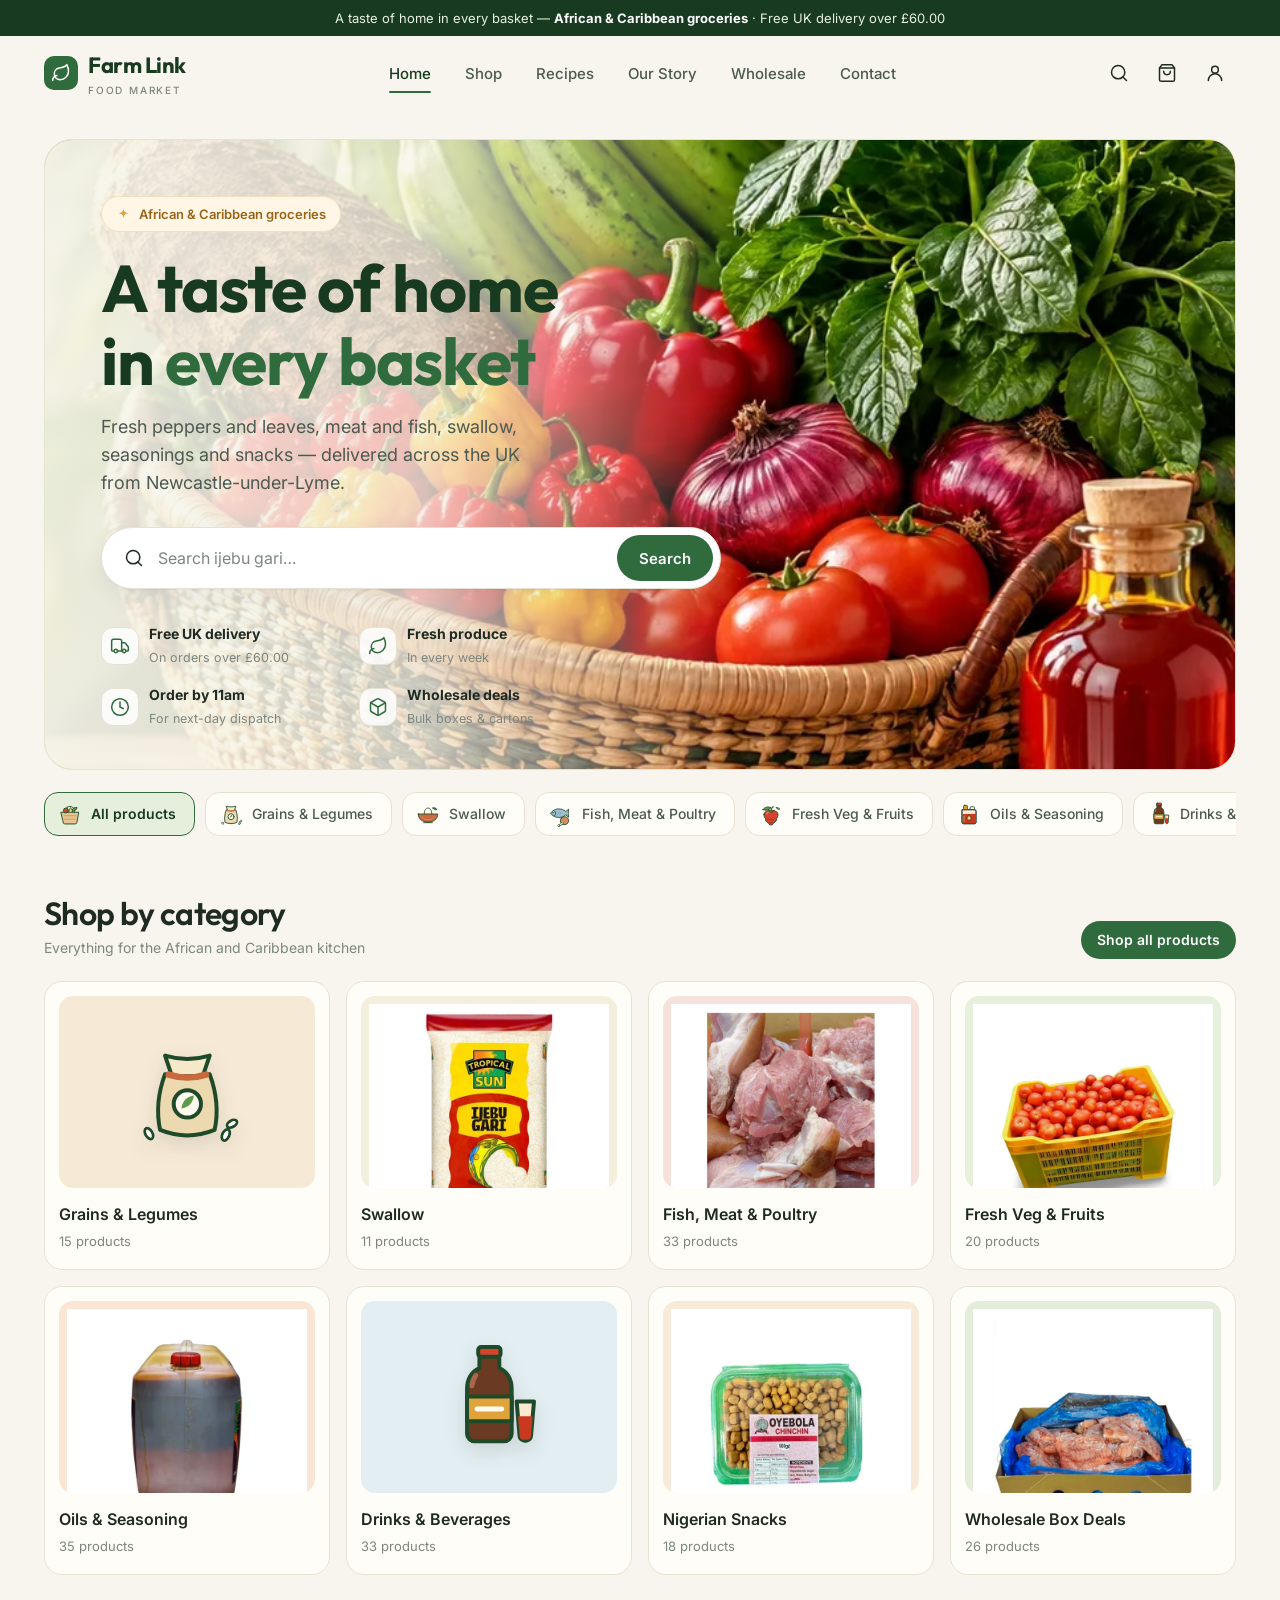
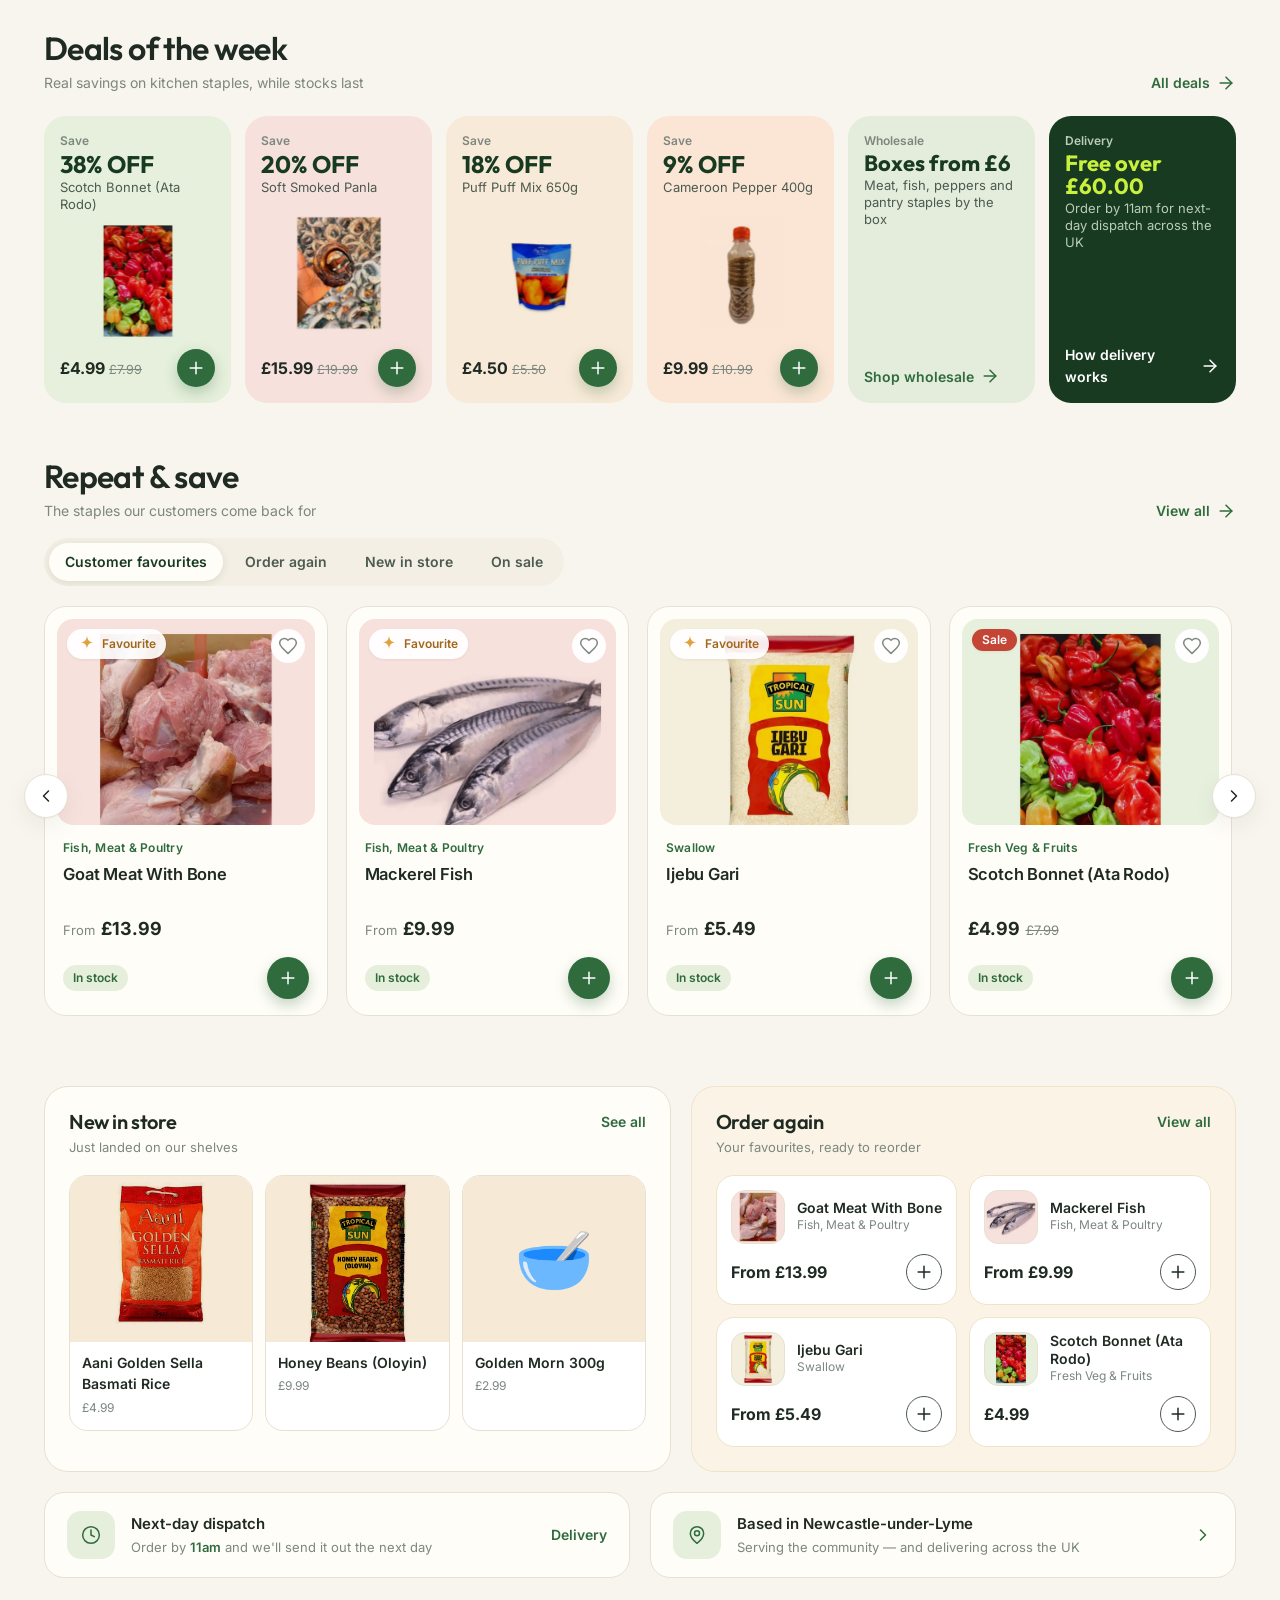
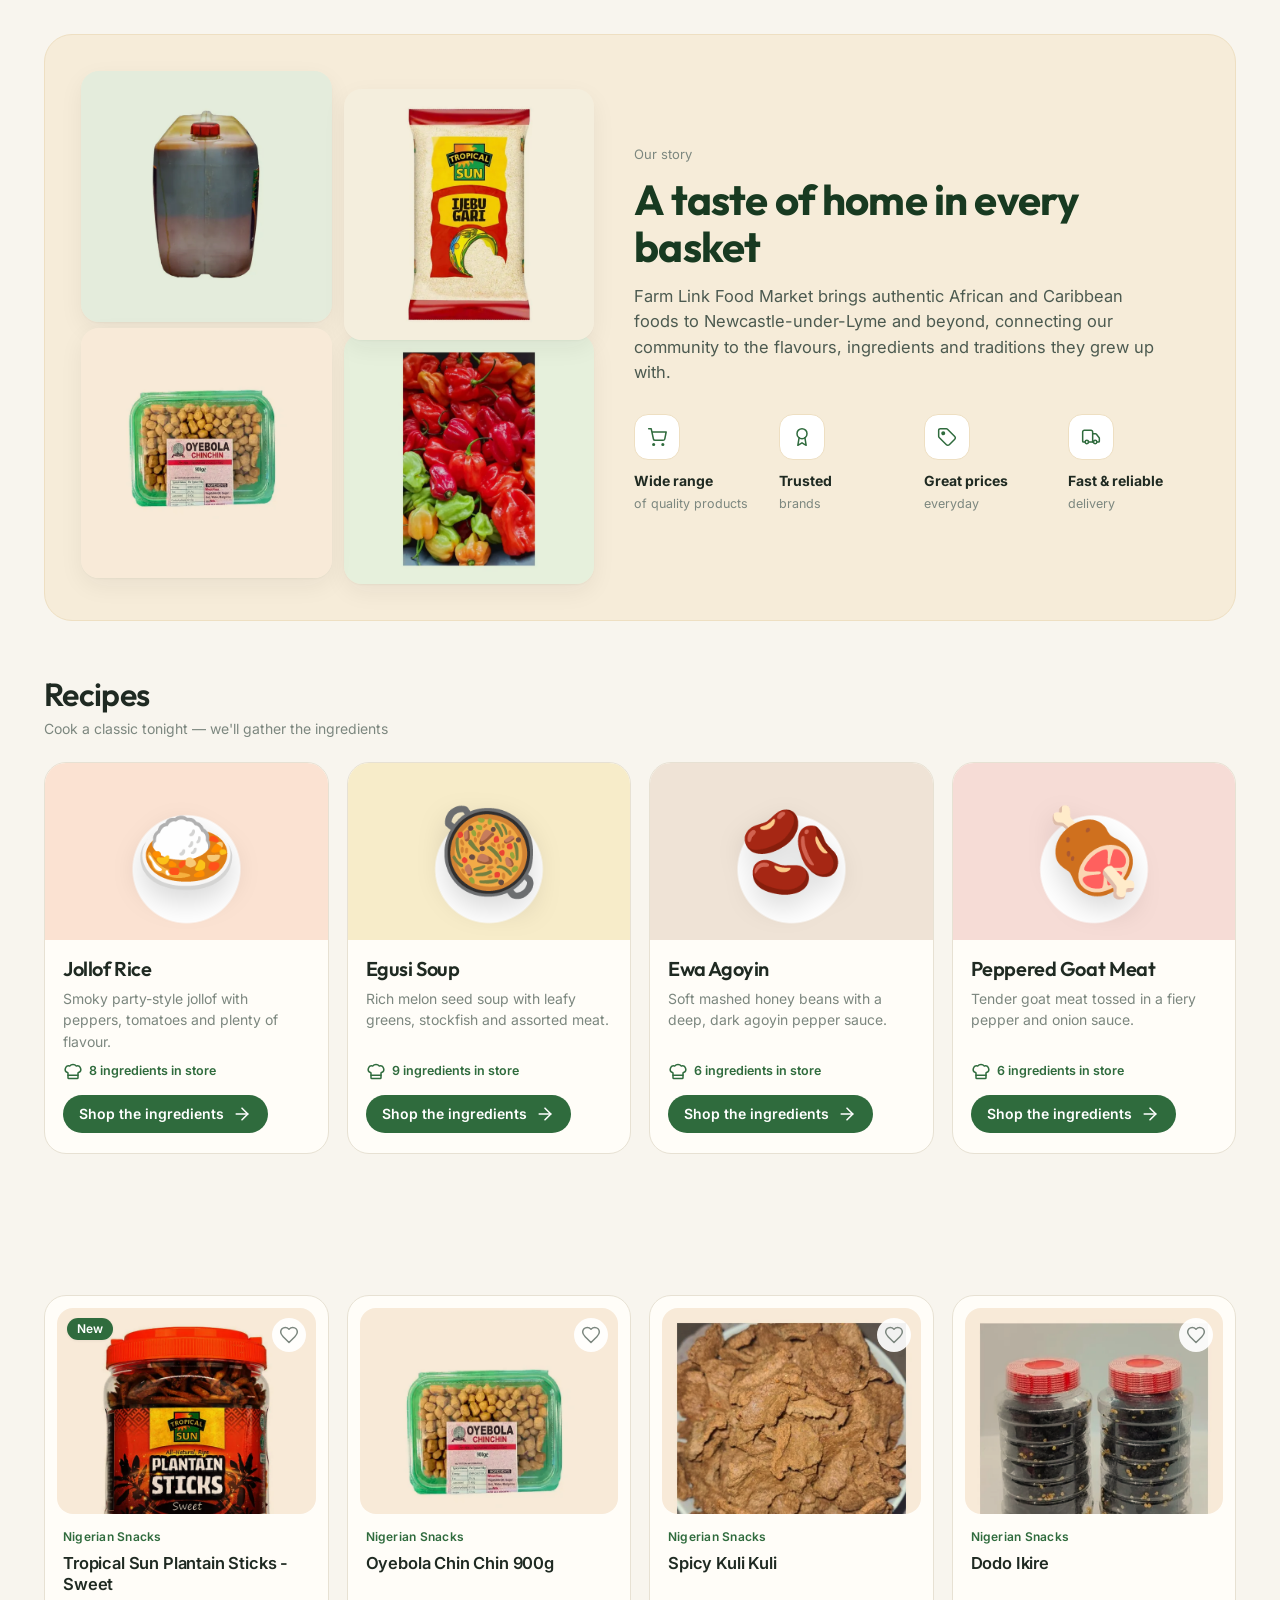
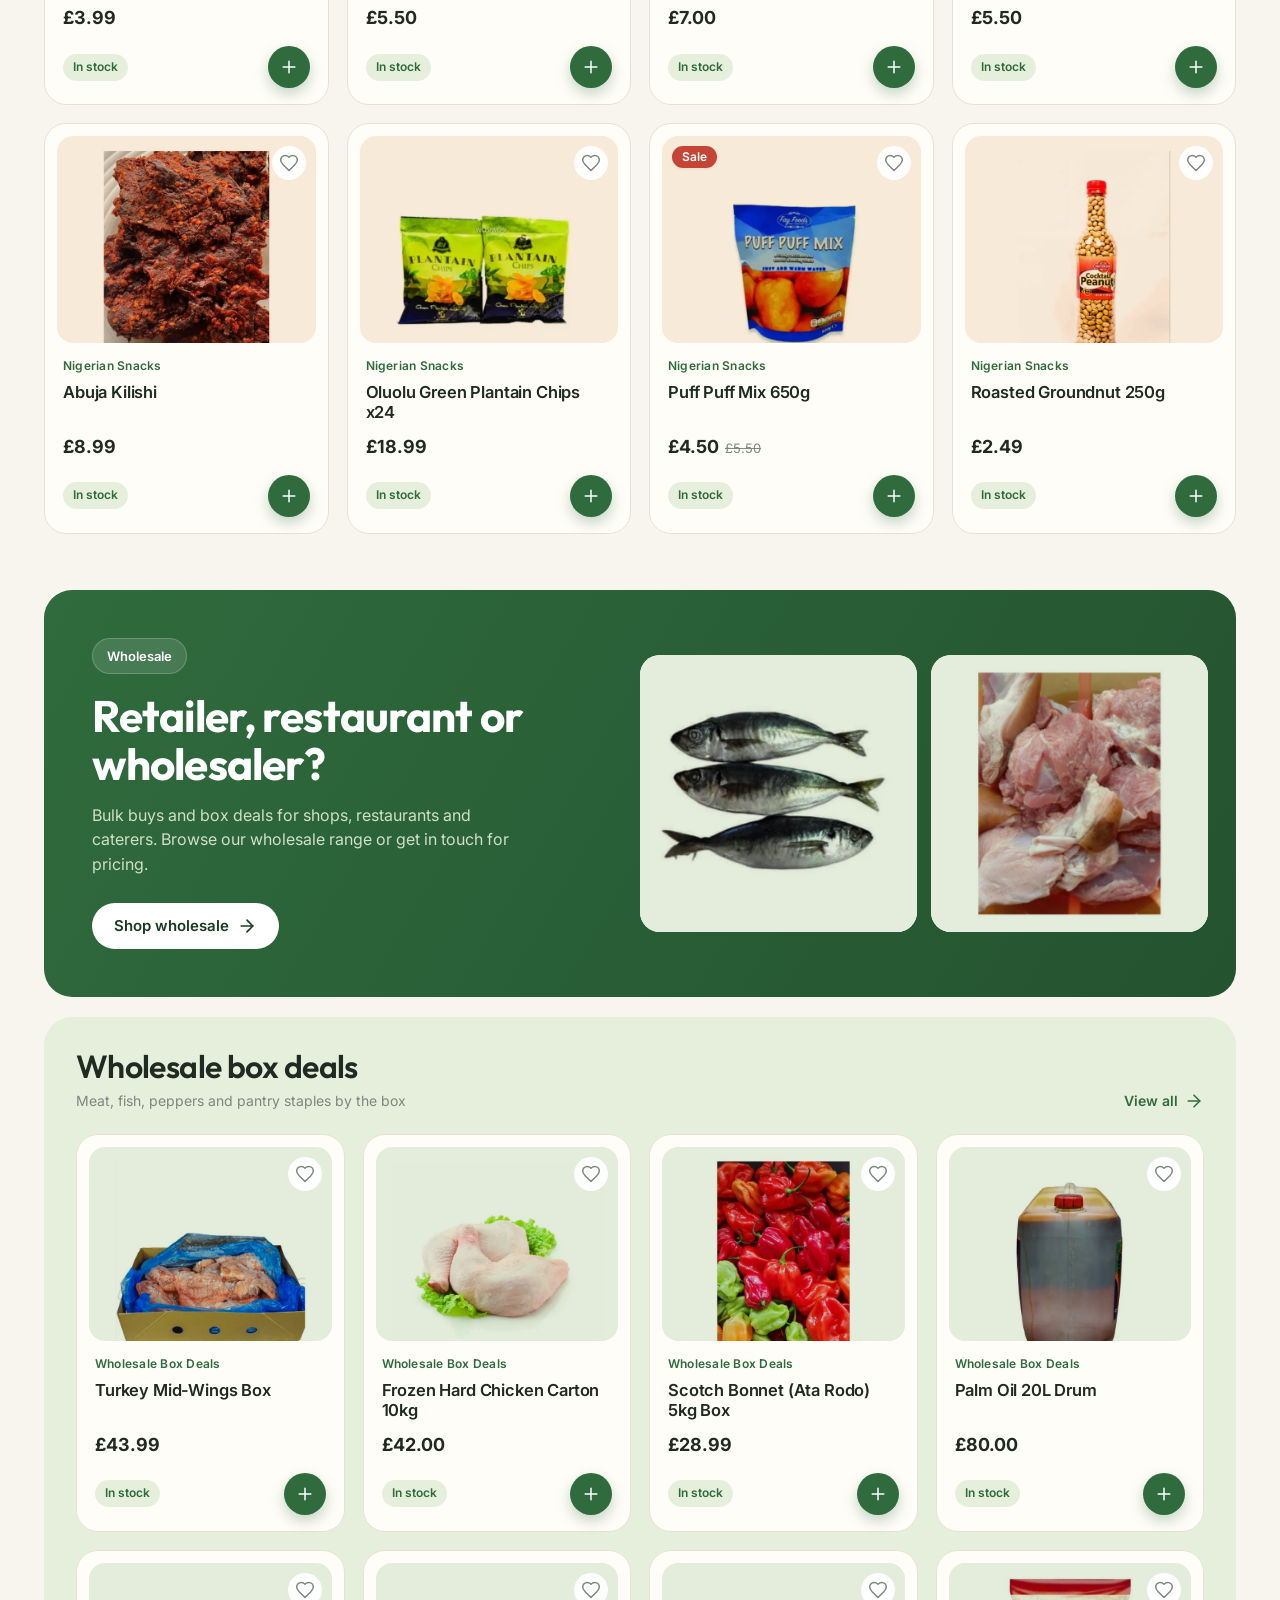
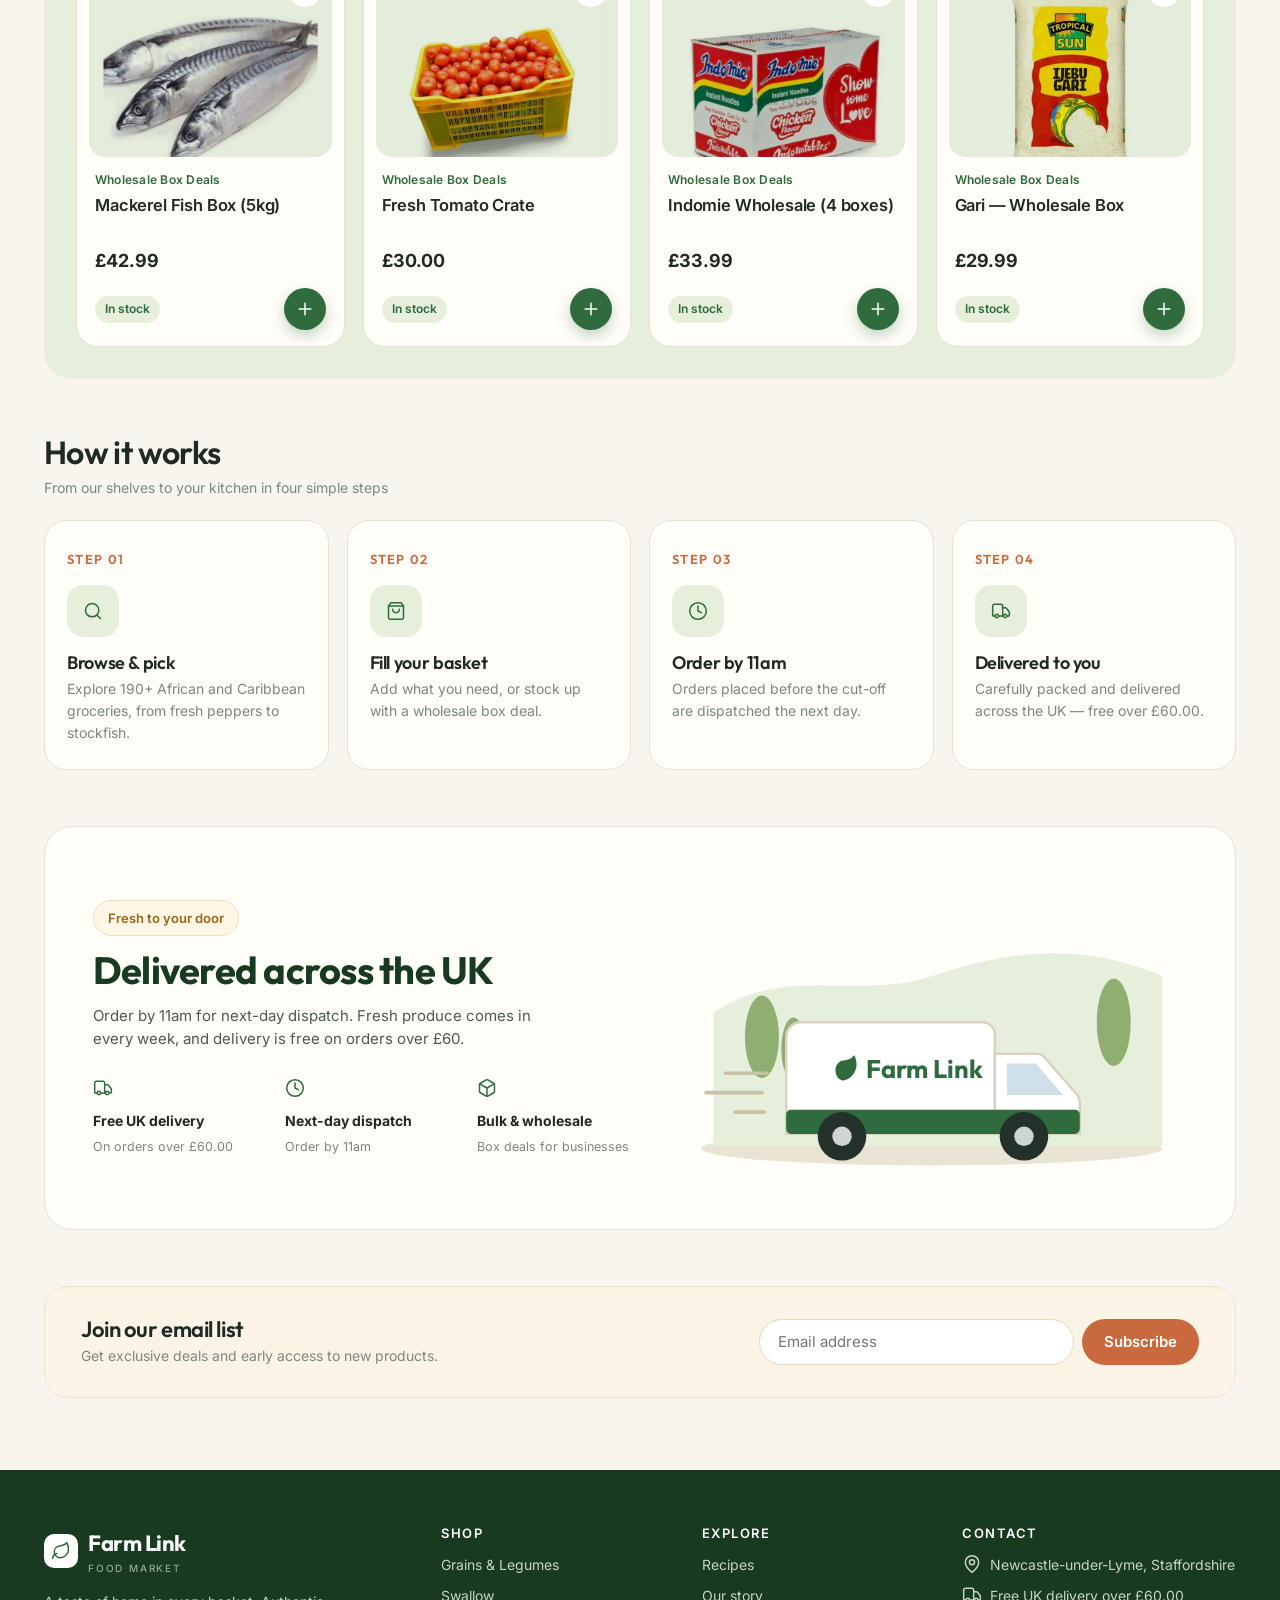
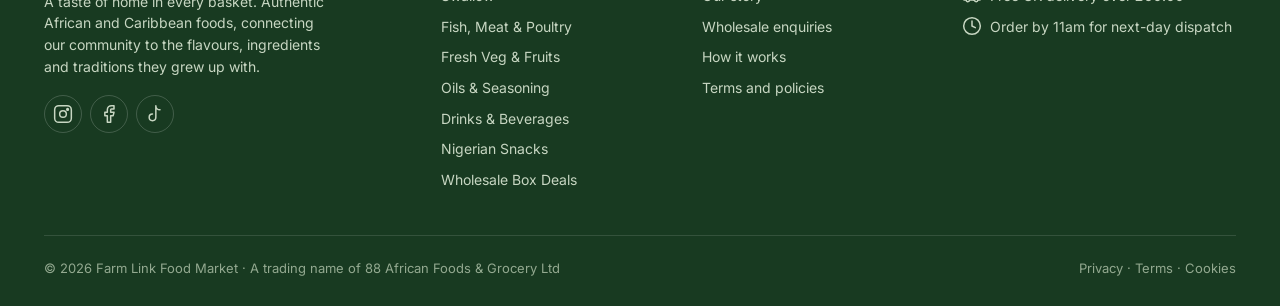
==== commit 50f988c1: "Refresh design from FreshNest and grocery app references Desktop: tinted product tiles, Deals of the" ====
--- a/index.html
+++ b/index.html
@@ -28,6 +28,7 @@
           </div>
 
           <div class="hero-content">
+            <p class="hero-greet" id="hero-greet"></p>
             <span class="pill"><svg width="15" height="15" viewBox="0 0 24 24"><path d="M12 2c.4 4.6 2.4 7.6 8 8-5.6.4-7.6 3.4-8 8-.4-4.6-2.4-7.6-8-8 5.6-.4 7.6-3.4 8-8Z" fill="currentColor"/></svg> African &amp; Caribbean groceries</span>
             <h1>A taste of home<br>in <em>every basket</em></h1>
             <p class="hero-sub">Fresh peppers and leaves, meat and fish, swallow, seasonings and snacks — delivered across the UK from Newcastle-under-Lyme.</p>
@@ -36,6 +37,7 @@
               <svg class="icon" width="20" height="20" viewBox="0 0 24 24" fill="none" stroke="currentColor" stroke-width="1.8" stroke-linecap="round"><circle cx="11" cy="11" r="8"/><path d="m21 21-4.3-4.3"/></svg>
               <label class="sr-only" for="hero-q">Search groceries</label>
               <input id="hero-q" type="search" placeholder="Search gari, palm oil, goat meat…">
+              <span class="loc-pill" aria-hidden="true"><svg width="13" height="13" viewBox="0 0 24 24" fill="none" stroke="currentColor" stroke-width="2.2" stroke-linecap="round" stroke-linejoin="round"><path d="M20 10c0 6-8 12-8 12s-8-6-8-12a8 8 0 0 1 16 0Z"/><circle cx="12" cy="10" r="3"/></svg> UK-wide</span>
               <button class="btn btn-primary" type="submit">Search</button>
               <div class="search-results" role="listbox"></div>
             </form>
@@ -56,12 +58,26 @@
       </div>
     </section>
 
+    <!-- Deals of the week -->
+    <section class="section">
+      <div class="container">
+        <div class="section-head"><div><h2>Deals of the week</h2><p>Real savings on kitchen staples, while stocks last</p></div><a class="link-arrow" href="shop.html?filter=sale" id="deal-all"></a></div>
+        <div class="deals" id="deals"></div>
+      </div>
+    </section>
+
     <!-- Customer favourites -->
     <section class="section">
       <div class="container">
         <div class="section-head">
-          <div><h2>Customer favourites</h2><p>The staples our customers come back for</p></div>
+          <div><h2>Repeat &amp; save</h2><p>The staples our customers come back for</p></div>
           <a class="link-arrow" href="shop.html" id="fav-all"></a>
+        </div>
+        <div class="seg" id="fav-tabs" role="tablist" aria-label="Product lists">
+          <button class="active" role="tab" aria-selected="true" data-tab="fav">Customer favourites</button>
+          <button role="tab" aria-selected="false" data-tab="again">Order again</button>
+          <button role="tab" aria-selected="false" data-tab="new">New in store</button>
+          <button role="tab" aria-selected="false" data-tab="sale">On sale</button>
         </div>
         <div class="row-scroll">
           <button class="scroll-btn prev" data-scroll="-1" aria-label="Scroll left"></button>
--- a/css/styles.css
+++ b/css/styles.css
@@ -781,3 +781,202 @@
 .thumb .cat-ico { display: grid; place-items: center; width: 62%; height: 62%; filter: drop-shadow(0 8px 10px rgba(31, 42, 34, .12)); }
 .thumb .cat-ico svg { width: 100%; height: 100%; display: block; }
 .chips .chip { padding-left: 12px; }
+
+/* ---------- Phones: one horizontal card per product ---------- */
+@media (max-width: 640px) {
+  .product-grid, .product-grid.cols-3 { grid-template-columns: 1fr; gap: 10px; }
+  .row-scroll .track { grid-auto-columns: 88%; }
+
+  .card {
+    display: grid; grid-template-columns: 108px minmax(0, 1fr);
+    grid-template-areas: "media body" "media foot";
+    column-gap: 14px; row-gap: 4px; align-items: start;
+    padding: 10px; border-radius: 18px;
+  }
+  .card .media { grid-area: media; width: 108px; height: 108px; aspect-ratio: 1; border-radius: 14px; font-size: 46px; align-self: center; }
+  .card .media img { padding: 4px; }
+  .card-body { grid-area: body; padding: 2px 2px 0 0; gap: 0; }
+  .card-cat { font-size: 11px; margin-bottom: 2px; }
+  .card h3 { font-size: 15px; min-height: 0; -webkit-line-clamp: 2; }
+  .card .price-row { margin-top: 4px; }
+  .card .price { font-size: 17px; }
+  .card-foot { grid-area: foot; padding: 0; align-self: end; }
+  .card .stock { font-size: 11px; padding: 3px 8px; }
+
+  .card-badge { top: 6px; left: 6px; padding: 3px 7px; font-size: 10.5px; }
+  .card-badge svg { width: 10px; height: 10px; }
+  .fav-btn { top: 6px; right: 6px; width: 28px; height: 28px; }
+  .fav-btn svg { width: 14px; height: 14px; }
+  .card .add-btn { width: 40px; height: 40px; }
+  .card .stepper { height: 40px; }
+  .card .stepper button { width: 36px; height: 40px; }
+}
+@media (max-width: 640px) {
+  .season-grid { grid-template-columns: 1fr; gap: 8px; }
+  .season-tile { display: grid; grid-template-columns: 72px minmax(0, 1fr); align-items: center; border-radius: 16px; }
+  .season-tile .thumb { aspect-ratio: 1; width: 72px; height: 72px; font-size: 34px; }
+  .season-tile div:last-child { padding: 10px 14px; }
+  .season-tile b { font-size: 14.5px; }
+}
+
+/* =========================================================
+   Reference refresh: tinted tiles, deals, tabs, product view,
+   and the lime app style on phones
+   ========================================================= */
+:root { --lime: #c8f03c; --lime-2: #e6fa9e; --lime-ink: #1d2a0c; --ink-dark: #16201a; }
+
+/* Product photos sit on a soft category colour; white photo backgrounds melt away */
+.thumb img { mix-blend-mode: multiply; }
+.card .media { background-image: radial-gradient(circle at 50% 60%, rgba(255, 255, 255, .55), transparent 70%); }
+.card h3 a { color: inherit; }
+.card h3 a:hover { color: var(--green); }
+.card .media, .deal-img { cursor: pointer; }
+.fx-fly img { mix-blend-mode: multiply; }
+
+/* Search: location pill (phones) and greeting */
+.loc-pill, .hero-greet { display: none; }
+
+/* Segmented tabs (Repeat & save) */
+.seg { display: flex; gap: 6px; padding: 5px; margin: -6px 0 18px; border-radius: 999px; background: var(--surface-2); width: max-content; max-width: 100%; overflow-x: auto; scrollbar-width: none; }
+.seg::-webkit-scrollbar { display: none; }
+.seg button { flex: none; height: 38px; padding: 0 16px; border-radius: 999px; font-size: 14px; font-weight: 600; color: var(--ink-2); transition: background .2s, color .2s, box-shadow .2s; }
+.seg button:hover { color: var(--ink); }
+.seg button.active { background: var(--surface); color: var(--green-ink); box-shadow: 0 2px 8px rgba(31, 42, 34, .1); }
+.tab-empty { grid-column: 1 / -1; width: 100%; }
+.row-scroll .track > .tab-empty { grid-column: span 4; }
+
+/* Deals of the week */
+.deals { display: grid; grid-template-columns: repeat(6, minmax(0, 1fr)); gap: 14px; }
+.deal {
+  position: relative; display: flex; flex-direction: column; gap: 8px; min-height: 250px; padding: 16px;
+  border-radius: 22px; background: var(--tint); overflow: hidden; transition: transform .2s, box-shadow .2s;
+}
+.deal:hover { transform: translateY(-3px); box-shadow: var(--shadow); }
+.deal-top { display: flex; flex-direction: column; gap: 2px; position: relative; z-index: 1; }
+.deal-up { font-size: 12px; color: var(--ink-3); font-weight: 600; }
+.deal-pct { font-family: var(--font-head); font-size: 24px; font-weight: 700; color: var(--green-ink); line-height: 1.05; }
+.deal-name { font-size: 13px; color: var(--ink-2); line-height: 1.3; cursor: pointer; }
+.deal-img { flex: 1; min-height: 96px; background: transparent !important; font-size: 52px; }
+.deal-img img { object-fit: contain; max-height: 120px; }
+.deal-foot { display: flex; align-items: center; justify-content: space-between; gap: 8px; }
+.deal-foot b { font-size: 16px; }
+.deal-foot s { font-size: 12.5px; color: var(--ink-3); }
+.deal-foot .add-btn { width: 38px; height: 38px; }
+.deal-info { justify-content: space-between; }
+.deal-info .deal-pct { font-size: 22px; }
+.deal-cta { display: inline-flex; align-items: center; gap: 6px; font-weight: 600; font-size: 14px; color: var(--green); }
+.deal-info.dark { background: var(--green-ink); }
+.deal-info.dark .deal-up, .deal-info.dark .deal-name { color: #b9cdb6; }
+.deal-info.dark .deal-pct { color: var(--lime); }
+.deal-info.dark .deal-cta { color: #fff; }
+
+/* ---------- Product view (modal on desktop, sheet on phones) ---------- */
+.pd {
+  position: fixed; z-index: 110; left: 50%; top: 50%; width: min(980px, calc(100% - 48px)); max-height: min(88vh, 760px);
+  overflow: auto; overscroll-behavior: contain; background: var(--surface); border-radius: 28px; box-shadow: var(--shadow-lg);
+  transform: translate(-50%, -46%) scale(.97); opacity: 0; visibility: hidden;
+  transition: transform .35s cubic-bezier(.2, 1, .3, 1), opacity .25s, visibility 0s .35s;
+}
+.pd.open { transform: translate(-50%, -50%) scale(1); opacity: 1; visibility: visible; transition-delay: 0s; }
+.pd .sheet-handle { display: none; }
+.pd-close { position: absolute; top: 14px; right: 14px; z-index: 2; background: rgba(255, 255, 255, .9); box-shadow: 0 2px 8px rgba(0, 0, 0, .08); }
+.pd-inner { display: grid; grid-template-columns: minmax(0, 1fr) minmax(0, 1.05fr); }
+.pd-media { position: relative; min-height: 460px; border-radius: 28px 0 0 28px; font-size: 140px; }
+.pd-media img { object-fit: contain; padding: 9%; }
+.pd-media .card-badge { top: 18px; left: 18px; }
+.pd-info { display: flex; flex-direction: column; gap: 14px; padding: 36px 36px 30px; min-width: 0; }
+.pd-cat { display: inline-flex; align-items: center; gap: 8px; align-self: flex-start; font-size: 13px; font-weight: 600; color: var(--green); padding: 6px 12px 6px 8px; border-radius: 999px; background: var(--mint); }
+.pd-cat .chip-ico { width: 22px; height: 22px; }
+.pd-info h2 { font-size: clamp(24px, 2.6vw, 32px); color: var(--green-ink); text-wrap: balance; }
+.pd-price { display: flex; align-items: baseline; gap: 10px; flex-wrap: wrap; }
+.pd-price b { font-family: var(--font-head); font-size: 30px; color: var(--ink); }
+.pd-price s { color: var(--ink-3); }
+.pd-save { font-size: 12px; font-weight: 700; color: #fff; background: var(--red); padding: 3px 9px; border-radius: 999px; }
+.pd-chips { display: flex; flex-wrap: wrap; gap: 8px; }
+.pd-chips span { display: inline-flex; align-items: center; gap: 6px; font-size: 12.5px; font-weight: 500; color: var(--ink-2); padding: 7px 12px; border-radius: 999px; background: var(--surface-2); }
+.pd-chips .icon { color: var(--green); }
+.pd-desc { color: var(--ink-2); font-size: 15px; }
+.pd-buy { display: flex; gap: 10px; align-items: center; margin-top: 4px; }
+.pd-qty { height: 52px; }
+.pd-qty button { width: 44px; height: 52px; }
+.pd-qty span { min-width: 26px; font-size: 17px; }
+.pd-add { flex: 1; height: 52px; font-size: 16px; }
+.pd-note { font-size: 13px; color: var(--green); font-weight: 600; min-height: 18px; display: flex; align-items: center; gap: 6px; }
+.pd-info h4 { font-family: var(--font-body); font-size: 12px; letter-spacing: .12em; text-transform: uppercase; color: var(--ink-3); font-weight: 600; margin-top: 4px; }
+.pd-more { display: grid; grid-auto-flow: column; grid-auto-columns: 112px; gap: 10px; overflow-x: auto; padding-bottom: 6px; scrollbar-width: thin; }
+.pd-more-item { display: flex; flex-direction: column; gap: 6px; text-align: left; }
+.pd-more-item .thumb { aspect-ratio: 1; border-radius: 14px; font-size: 36px; transition: transform .2s; }
+.pd-more-item:hover .thumb { transform: translateY(-2px); }
+.pd-more-item span { font-size: 12px; line-height: 1.25; color: var(--ink-2); display: -webkit-box; -webkit-line-clamp: 2; -webkit-box-orient: vertical; overflow: hidden; }
+.pd-more-item b { font-size: 13px; }
+
+@media (max-width: 1100px) {
+  .deals { grid-template-columns: repeat(3, minmax(0, 1fr)); }
+}
+
+/* ---------- Phones: lime app style (second reference) ---------- */
+@media (max-width: 860px) {
+  /* Greeting + compact hero */
+  .hero-greet { display: block; font-size: 14px; font-weight: 600; color: var(--ink-2); margin: 0 0 6px; }
+  .hero .pill { display: none; }
+  .hero h1 { font-size: 32px; margin: 0 0 10px; }
+  .hero-sub { display: none; }
+  .search-bar { margin-top: 16px; }
+  .loc-pill { display: inline-flex; align-items: center; gap: 4px; flex: none; height: 34px; padding: 0 12px; border-radius: 999px; background: var(--lime); color: var(--lime-ink); font-size: 12px; font-weight: 700; }
+  .search-bar .btn { display: none; }
+  .trust { display: flex; flex-wrap: nowrap; overflow-x: auto; gap: 8px; margin: 16px -26px 0; padding: 0 26px 2px; scrollbar-width: none; }
+  .trust::-webkit-scrollbar { display: none; }
+  .trust-item { flex: none; background: rgba(255, 255, 255, .85); border: 1px solid var(--line); border-radius: 999px; padding: 6px 12px 6px 6px; gap: 8px; }
+  .trust-item .ti-icon { width: 28px; height: 28px; border-radius: 50%; border: 0; background: var(--lime-2); color: var(--lime-ink); }
+  .trust-item b { font-size: 12.5px; white-space: nowrap; }
+  .trust-item span { display: none; }
+
+  /* Dark active pill, like the "All" chip */
+  .chip.active { background: var(--ink-dark); border-color: var(--ink-dark); color: #fff; }
+  .seg { background: transparent; padding: 0; gap: 8px; margin: -4px 0 14px; }
+  .seg button { height: 36px; background: var(--surface); border: 1px solid var(--line); }
+  .seg button.active { background: var(--ink-dark); color: #fff; border-color: var(--ink-dark); box-shadow: none; }
+
+  /* Lime buttons */
+  .add-btn, .card .stepper, .deal .stepper { background: var(--lime); color: var(--lime-ink); box-shadow: 0 6px 14px rgba(150, 190, 20, .35); }
+  .add-btn:hover { background: #bde22e; box-shadow: 0 6px 14px rgba(150, 190, 20, .45); }
+  .card .stepper button, .deal .stepper button { color: var(--lime-ink); }
+  .pd-add { background: var(--lime); color: var(--lime-ink); }
+  .pd-add:hover { background: #bde22e; }
+  .circle-add { border-color: var(--lime-ink); background: var(--lime); }
+
+  /* Deals scroll sideways like "Best value days" */
+  .deals { display: grid; grid-auto-flow: column; grid-template-columns: none; grid-auto-columns: 46%; overflow-x: auto; scroll-snap-type: x mandatory; padding-bottom: 6px; scrollbar-width: none; }
+  .deals::-webkit-scrollbar { display: none; }
+  .deal { scroll-snap-align: start; min-height: 230px; padding: 14px; }
+  .deal-pct { font-size: 21px; }
+
+  /* Dark basket strip with lime count */
+  .mini-cart-btn { background: var(--ink-dark); box-shadow: 0 10px 24px rgba(22, 32, 26, .35); }
+  .mini-count { background: var(--lime); color: var(--lime-ink); }
+
+  /* Tab bar: lime capsule on the active item */
+  .tabbar a.active::before { display: none; }
+  .tabbar a.active { color: var(--ink-dark); }
+  .tabbar a.active .icon { background: var(--lime); border-radius: 999px; padding: 3px 14px; width: auto; height: 28px; box-sizing: content-box; margin: -3px 0; }
+
+  /* Product view becomes a full-height sheet */
+  .pd {
+    left: 0; right: 0; top: auto; bottom: 0; width: 100%; max-height: 94vh; border-radius: 26px 26px 0 0;
+    transform: translateY(100%); opacity: 1; padding-bottom: env(safe-area-inset-bottom, 0px);
+  }
+  .pd.open { transform: none; }
+  .pd .sheet-handle { display: block; position: absolute; top: 0; left: 50%; transform: translateX(-50%); z-index: 2; background: rgba(31, 42, 34, .25); }
+  .pd-inner { grid-template-columns: 1fr; }
+  .pd-media { min-height: 0; aspect-ratio: 1 / .82; border-radius: 26px 26px 0 0; font-size: 110px; }
+  .pd-info { padding: 20px 18px 24px; gap: 12px; }
+  .pd-buy { position: sticky; bottom: 0; background: var(--surface); padding: 10px 0 4px; margin: 0 -2px; }
+  .pd-price b { font-size: 26px; }
+}
+@media (max-width: 640px) {
+  .deals { grid-auto-columns: 62%; }
+  .row-scroll .track > .tab-empty { grid-column: auto; }
+}
+@media (prefers-reduced-motion: reduce) {
+  .pd { transition: none; }
+}
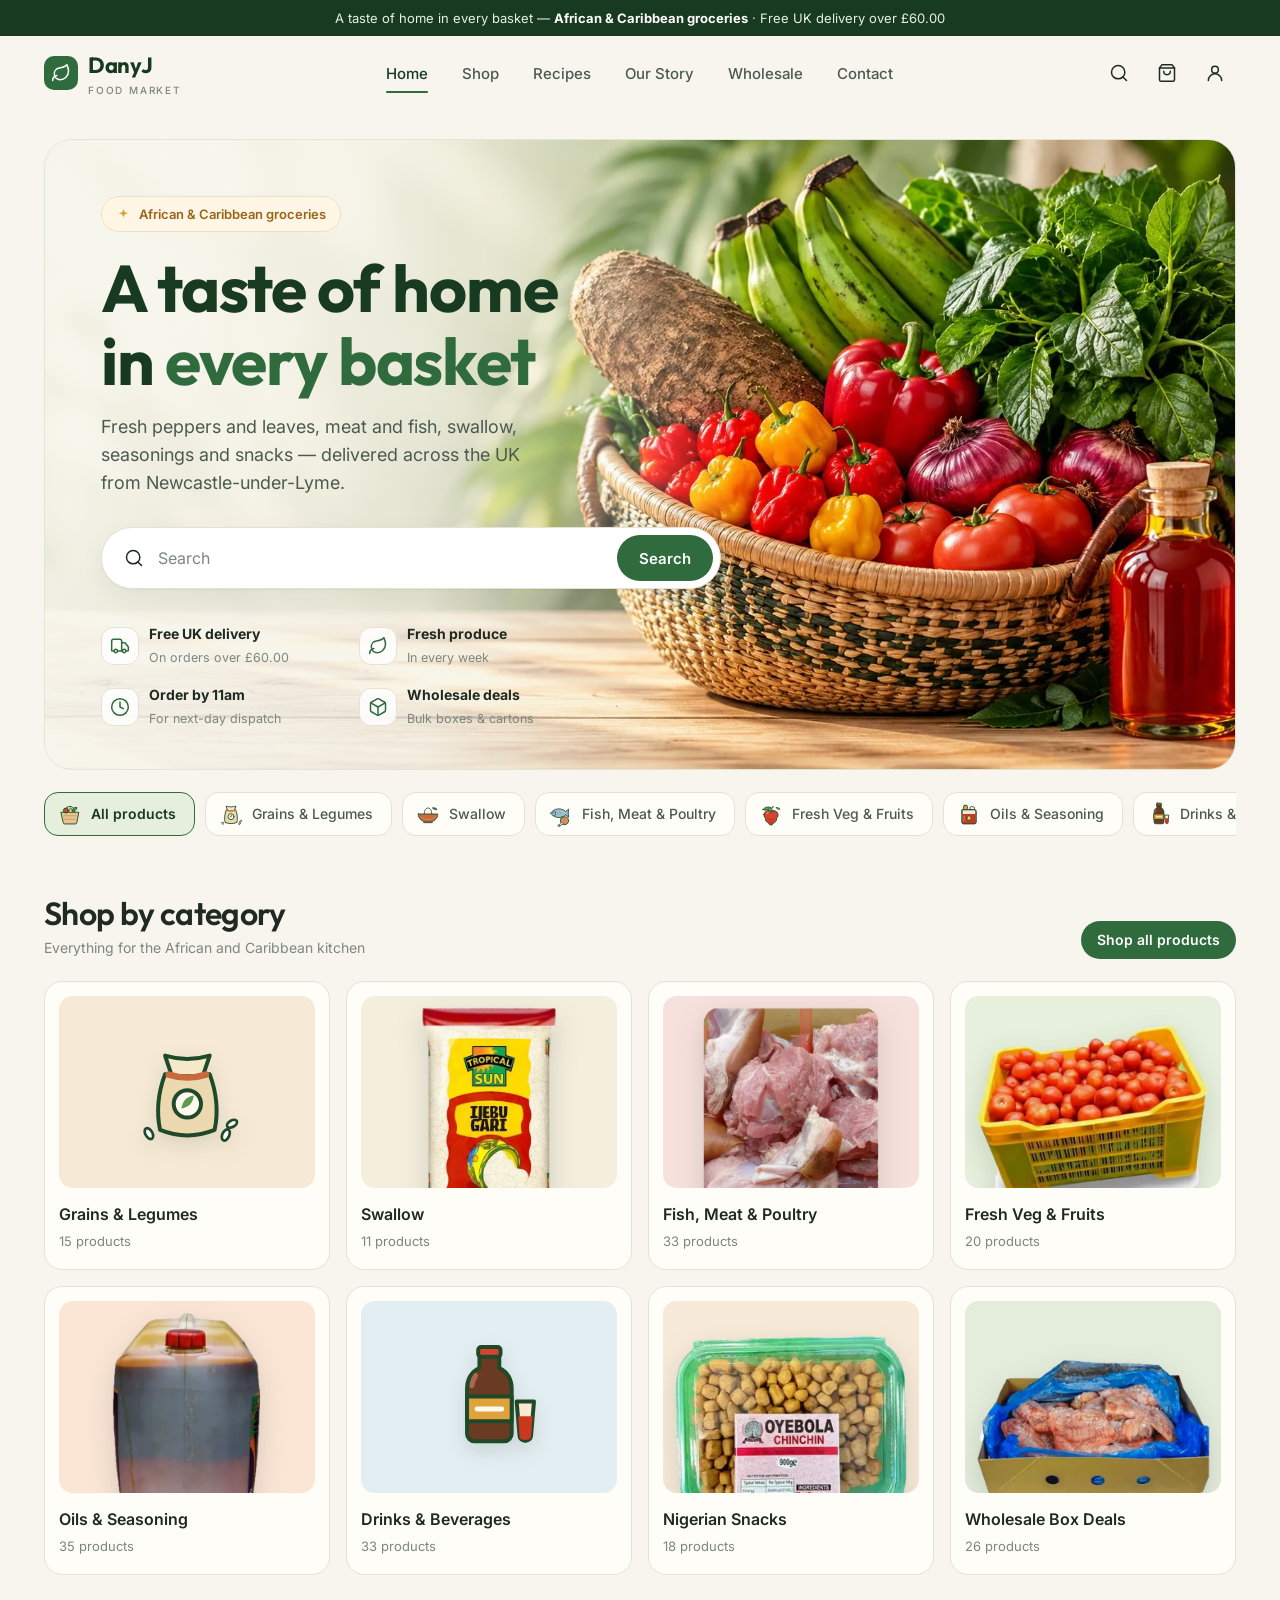
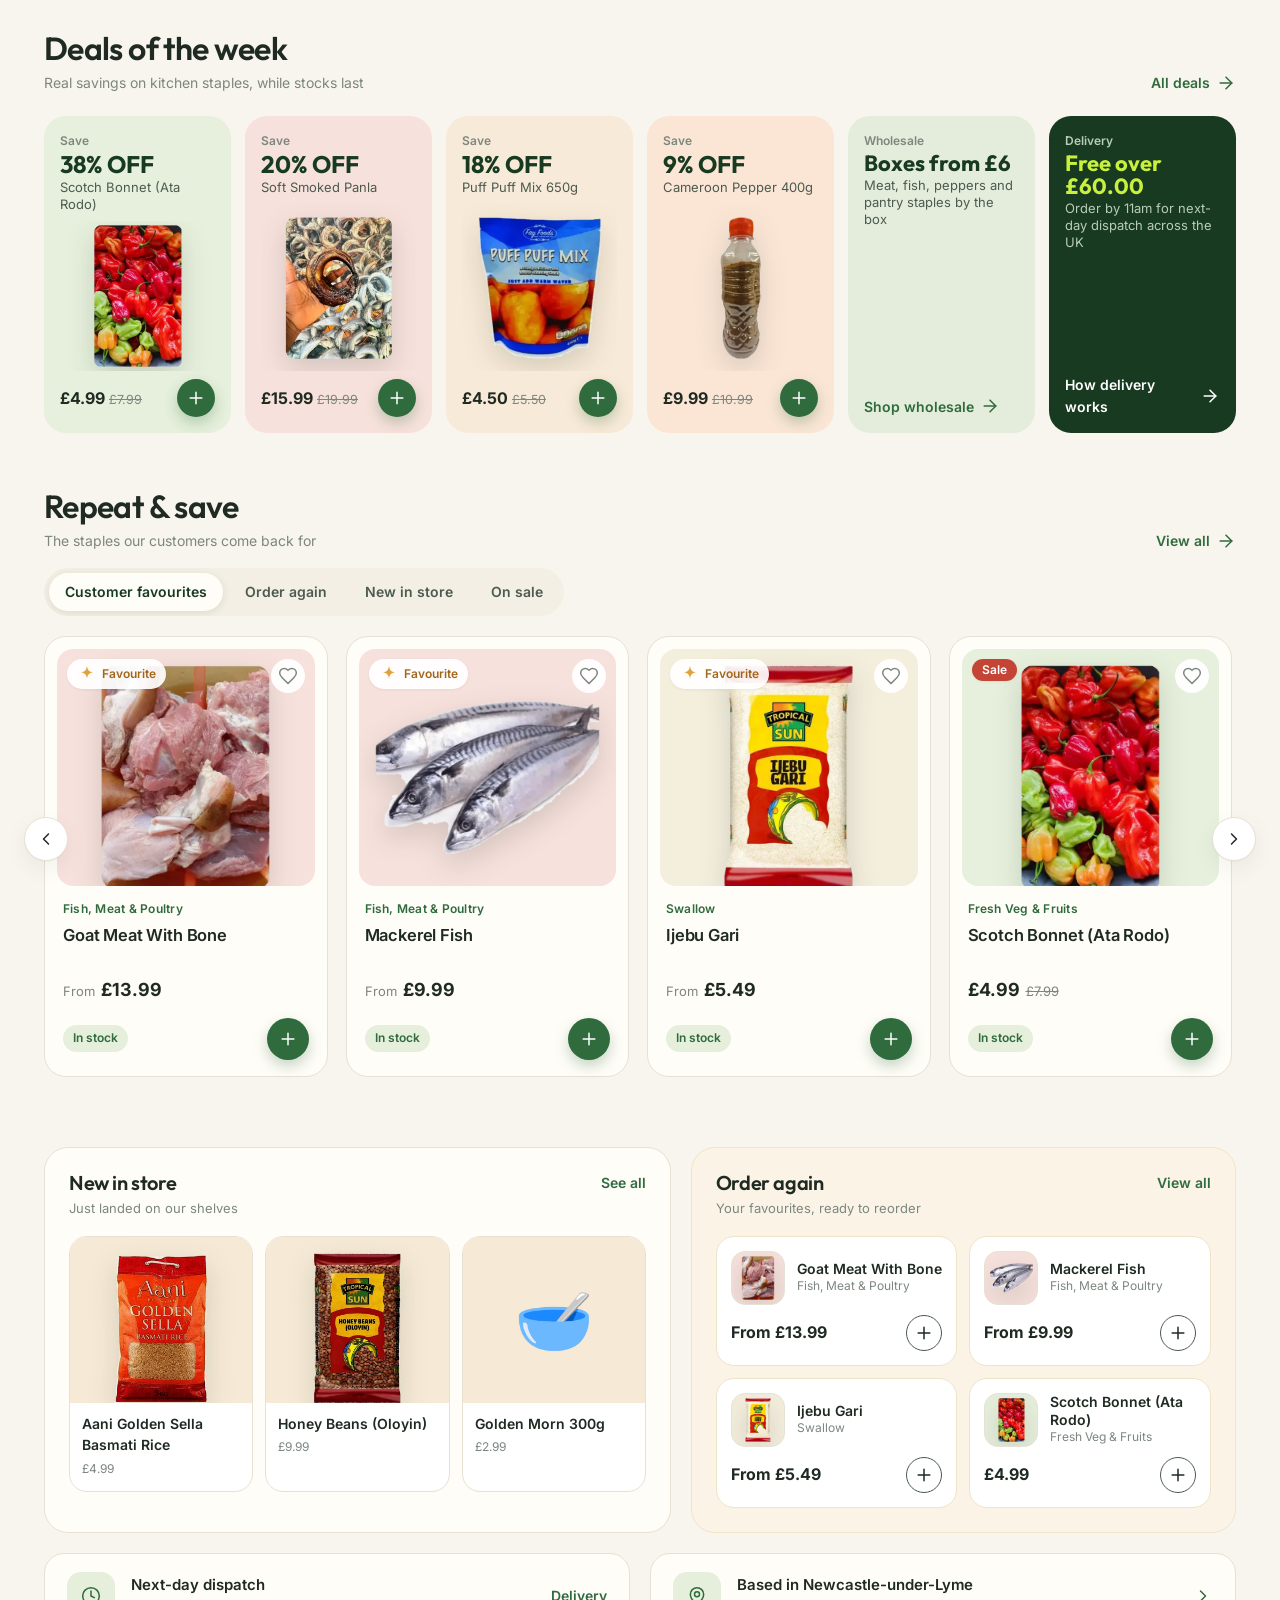
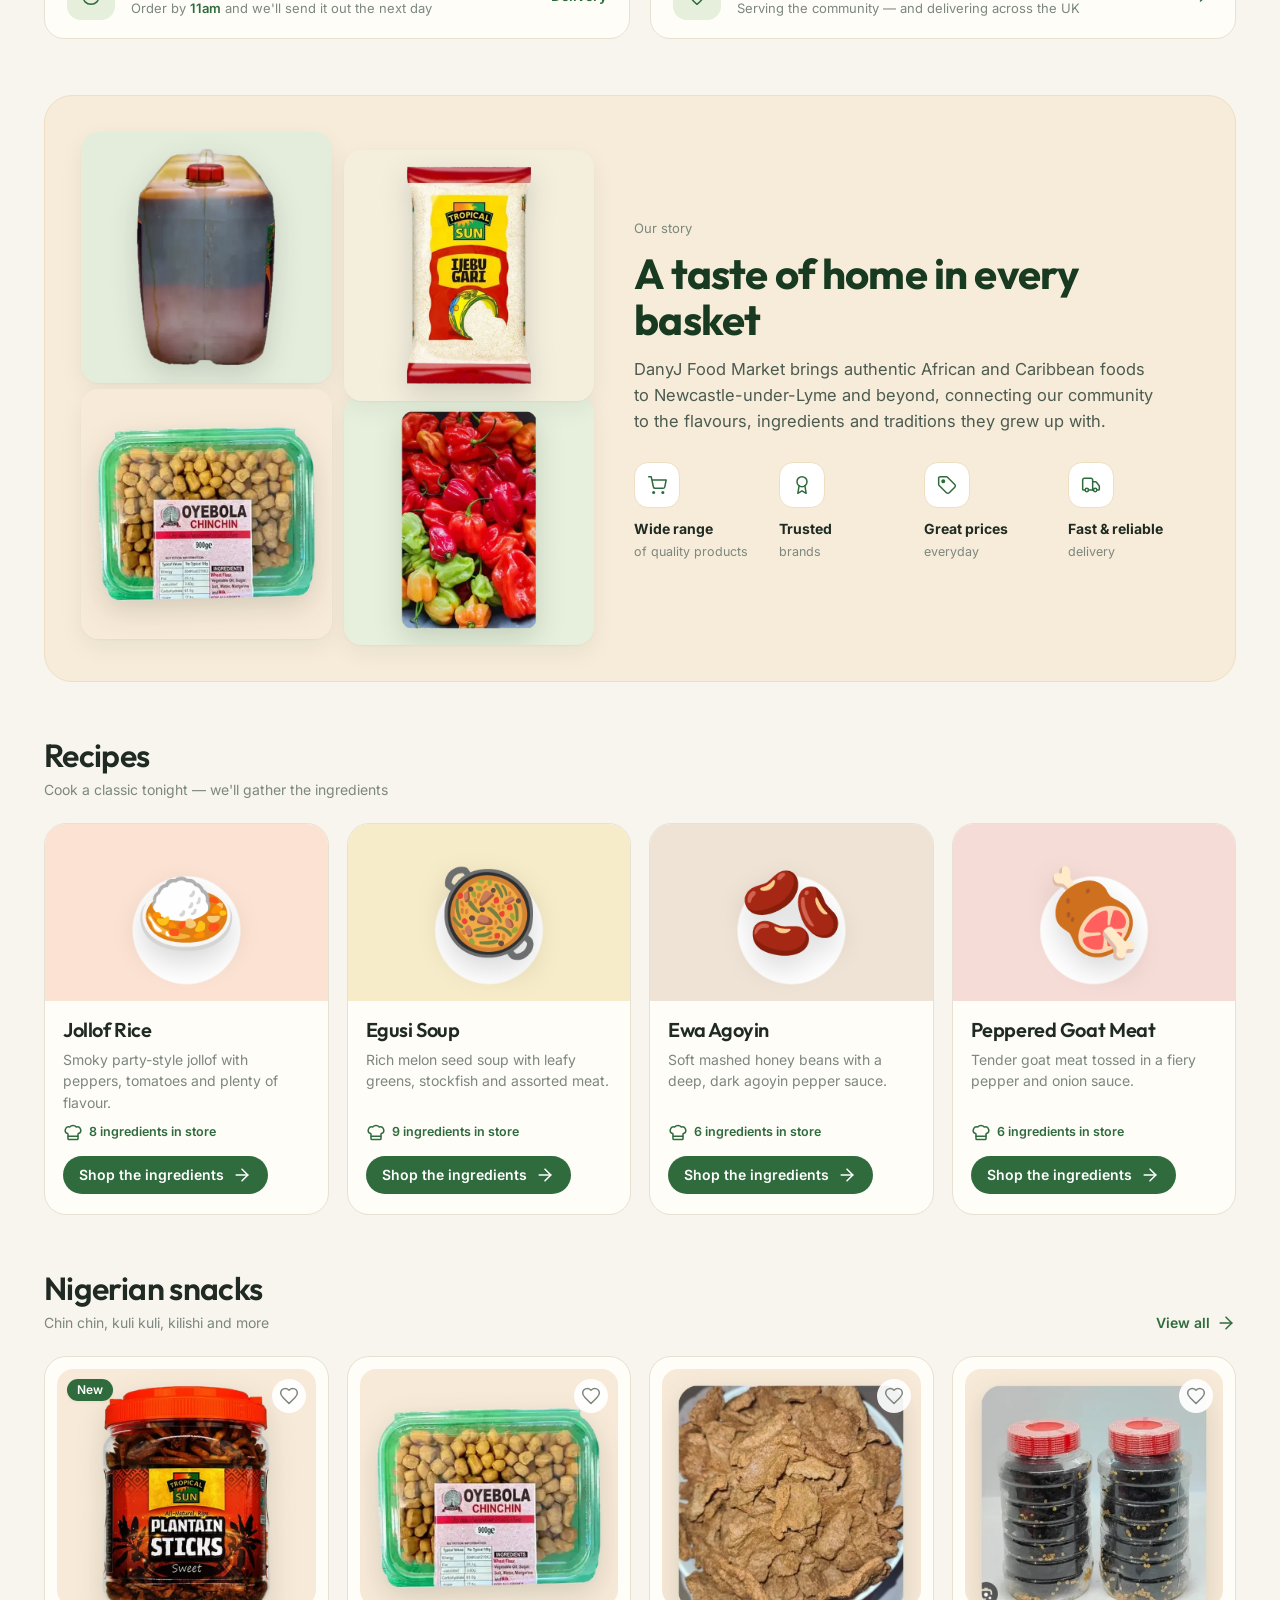
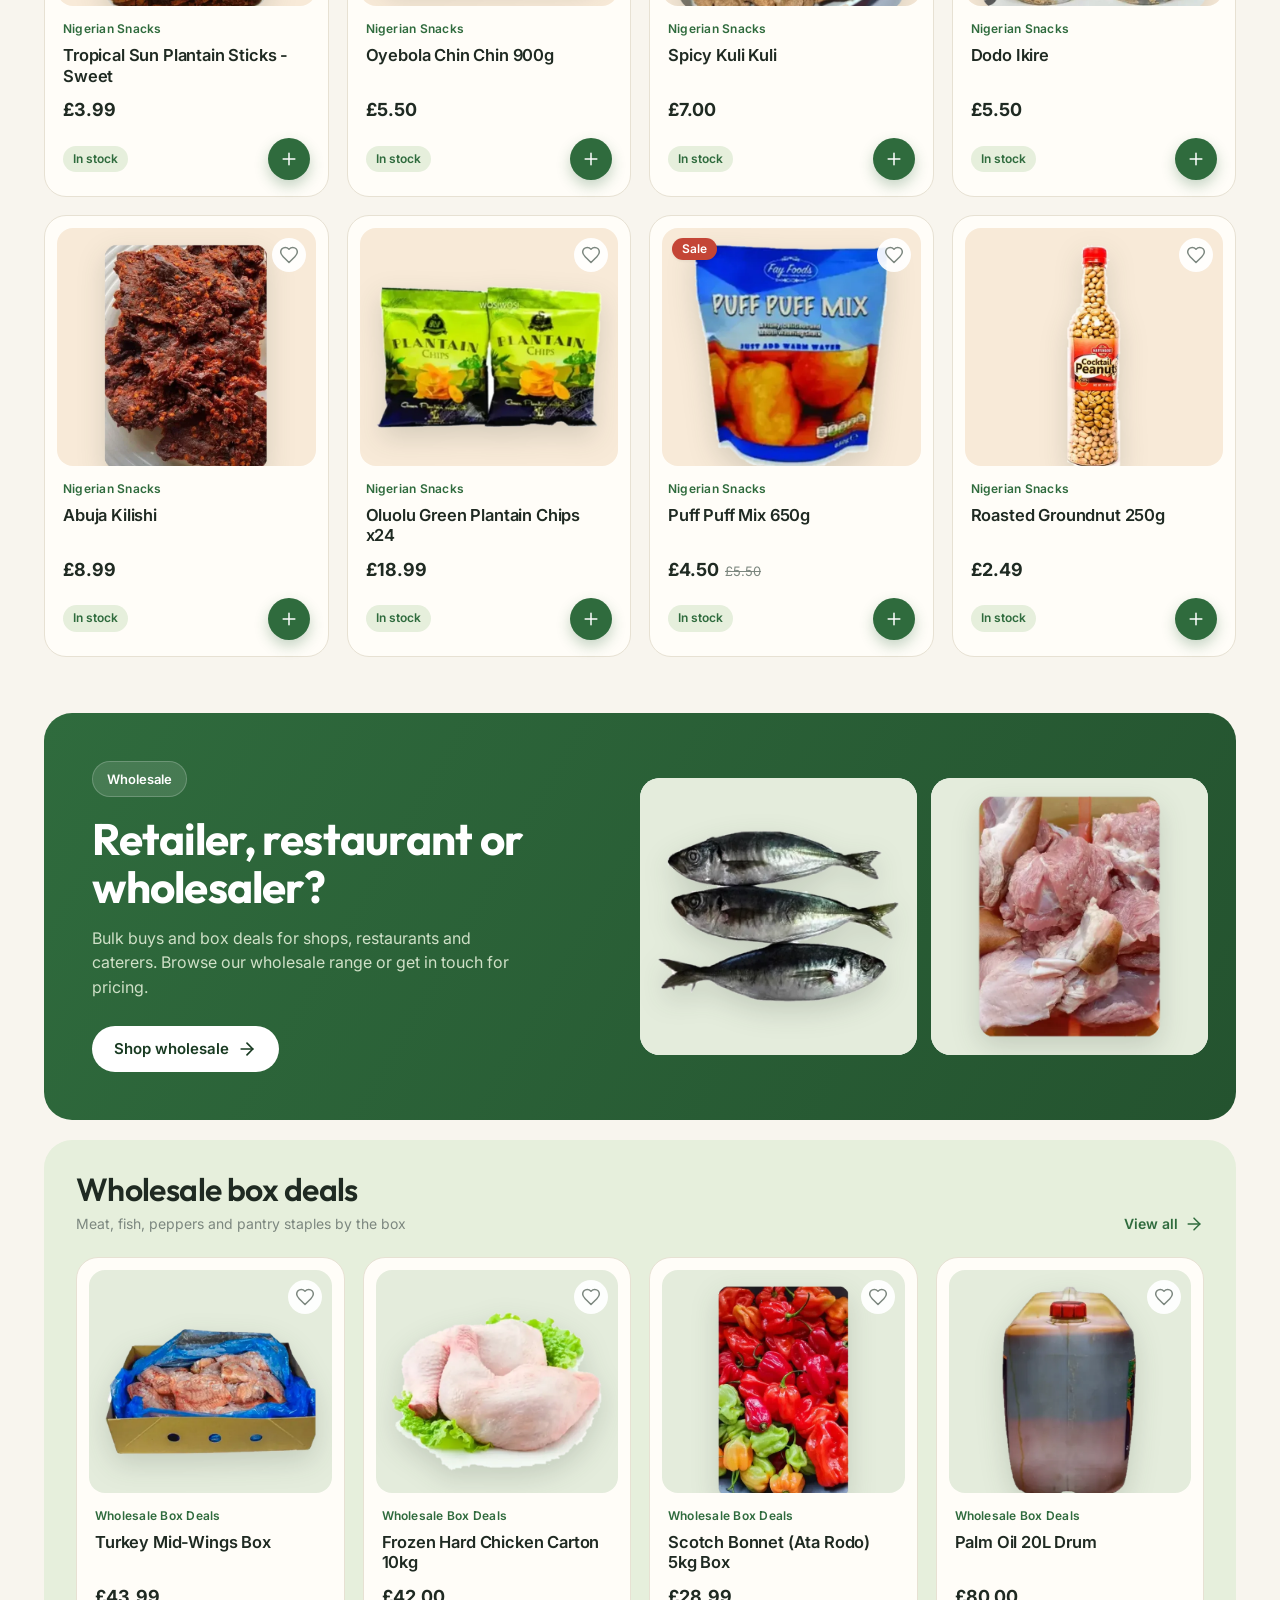
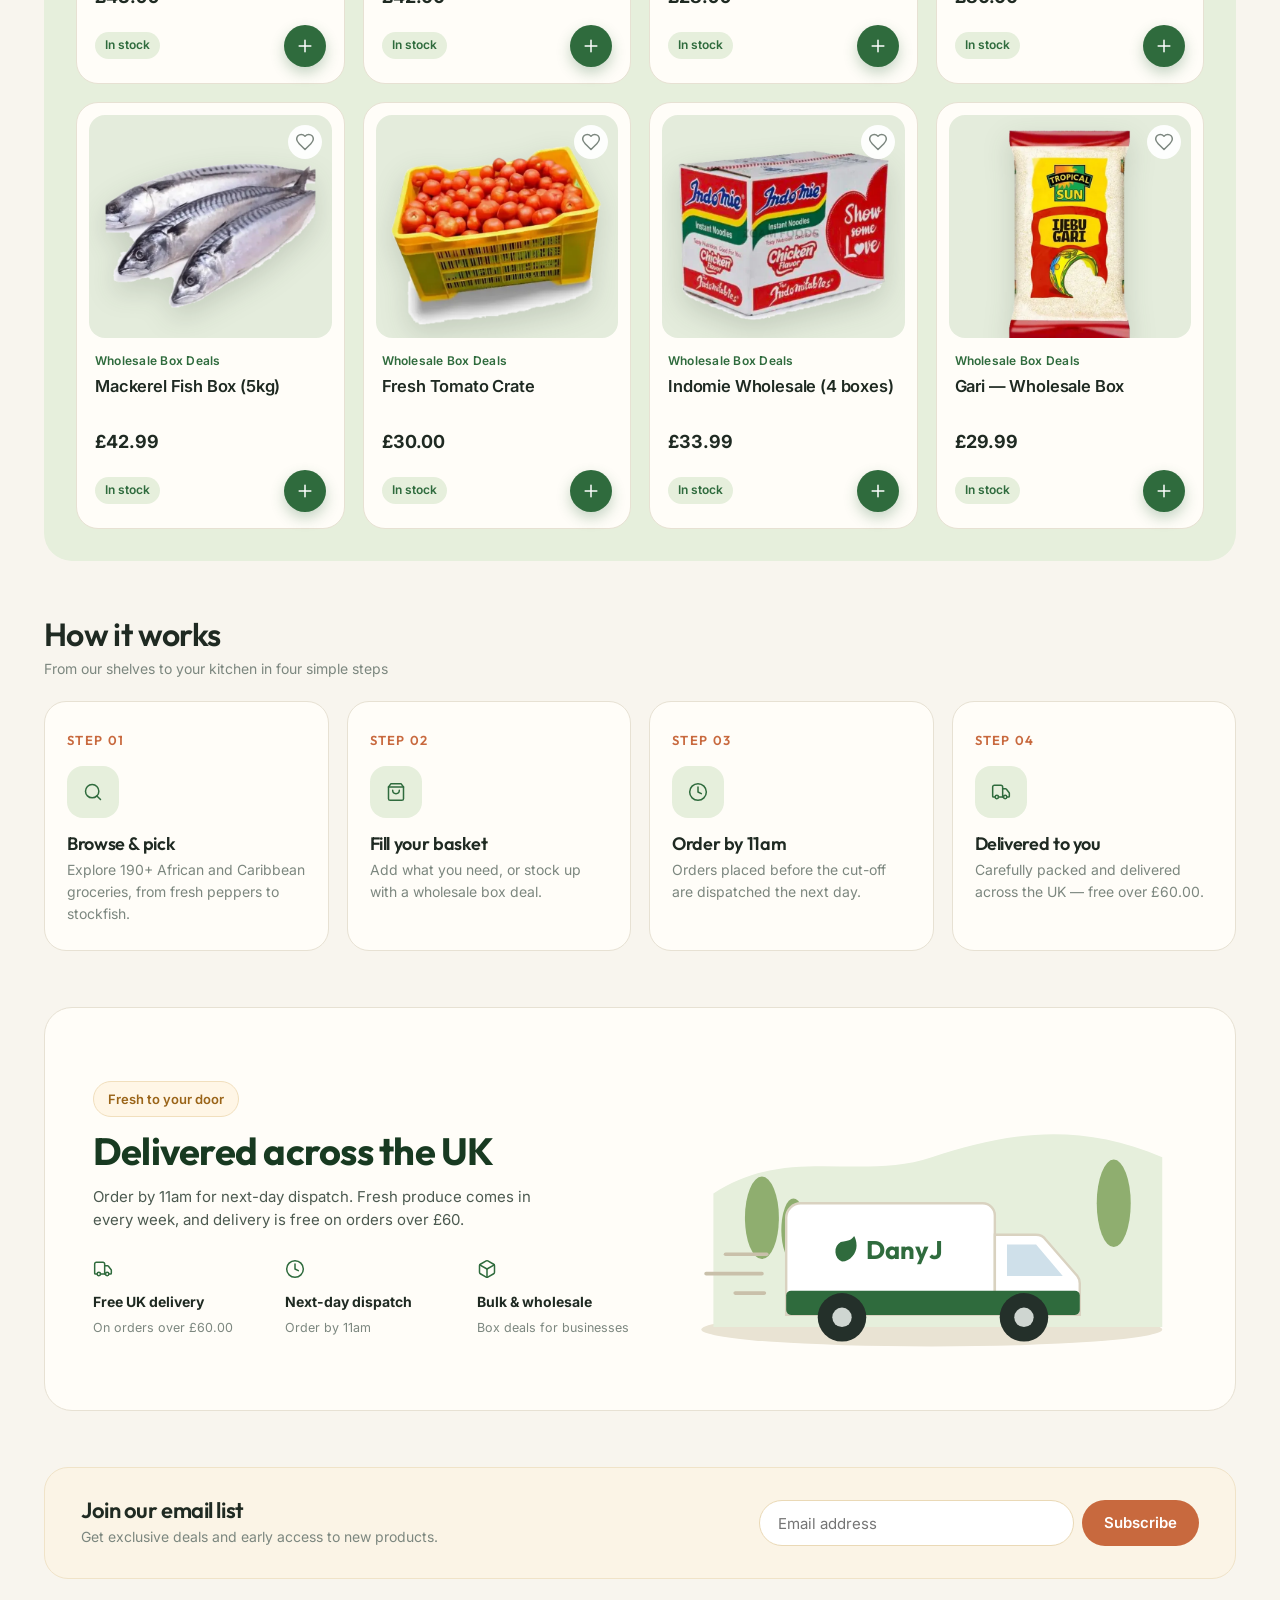
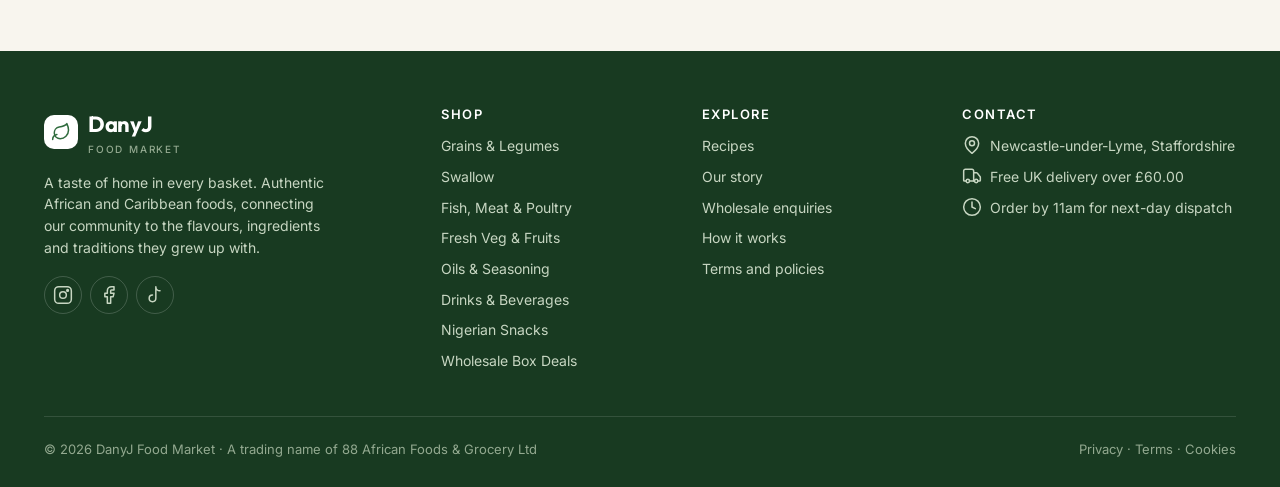
==== commit e16d4f0a: "Rename the store to DanyJ Food Market Update the logo, page titles, story copy, delivery van, footer" ====
--- a/index.html
+++ b/index.html
@@ -3,7 +3,7 @@
 <head>
   <meta charset="utf-8">
   <meta name="viewport" content="width=device-width, initial-scale=1">
-  <title>Farm Link Food Market — African & Caribbean groceries delivered across the UK</title>
+  <title>DanyJ Food Market — African & Caribbean groceries delivered across the UK</title>
   <meta name="description" content="A taste of home in every basket. Authentic African and Caribbean groceries from Newcastle-under-Lyme: fresh produce, meat and fish, pantry staples, snacks and wholesale box deals. Free UK delivery over £60.">
   <meta name="theme-color" content="#2f6b3d">
   <link rel="icon" href="data:image/svg+xml,<svg xmlns='http://www.w3.org/2000/svg' viewBox='0 0 100 100'><text y='.9em' font-size='90'>🌿</text></svg>">
@@ -114,7 +114,7 @@
           <div class="story-copy">
             <span class="eyebrow">Our story</span>
             <h2>A taste of home in every basket</h2>
-            <p>Farm Link Food Market brings authentic African and Caribbean foods to Newcastle-under-Lyme and beyond, connecting our community to the flavours, ingredients and traditions they grew up with.</p>
+            <p>DanyJ Food Market brings authentic African and Caribbean foods to Newcastle-under-Lyme and beyond, connecting our community to the flavours, ingredients and traditions they grew up with.</p>
             <div class="story-points" id="story-points"></div>
           </div>
         </div>
@@ -186,7 +186,7 @@
                 <rect x="0" y="80" width="242" height="20" rx="4" fill="#2f6b3d"/>
                 <g transform="translate(36 34)" fill="#2f6b3d">
                   <path d="M10 22 A9 9 0 0 1 9 6 C 16 5 18 4 20 1 c1 2 2 4 2 8 0 6-5 13-12 13Z"/>
-                  <text x="30" y="20" font-family="Outfit, sans-serif" font-weight="700" font-size="21">Farm Link</text>
+                  <text x="30" y="20" font-family="Outfit, sans-serif" font-weight="700" font-size="21">DanyJ</text>
                 </g>
                 <circle cx="46" cy="102" r="20" fill="#24302a"/><circle cx="46" cy="102" r="8" fill="#cfd6d1"/>
                 <circle cx="196" cy="102" r="20" fill="#24302a"/><circle cx="196" cy="102" r="8" fill="#cfd6d1"/>
--- a/css/styles.css
+++ b/css/styles.css
@@ -1,4 +1,4 @@
-/* FarmLink Food Market — styles */
+/* DanyJ Food Market — styles */
 
 :root {
   --bg: #f8f5ee;
@@ -980,3 +980,21 @@
 @media (prefers-reduced-motion: reduce) {
   .pd { transition: none; }
 }
+
+/* ---------- Cut-out product photos, filling the card ---------- */
+.thumb img { mix-blend-mode: normal; filter: drop-shadow(0 10px 14px rgba(31, 42, 34, .16)); }
+.card .media img { padding: 4%; }
+.card .media { aspect-ratio: 1 / .92; }
+.card:hover .media img { transform: scale(1.07) translateY(-2px); }
+.pd-media img { padding: 5%; filter: drop-shadow(0 18px 24px rgba(31, 42, 34, .2)); }
+.deal-img img { max-height: 150px; }
+.deal-img { min-height: 130px; }
+.cat-grid.big .cat-tile .thumb img { padding: 2%; }
+.season-tile .thumb img, .reorder .thumb img, .cart-line .thumb img, .search-result .thumb img { padding: 6%; }
+.story-collage .thumb img, .promo-photos .thumb img { padding: 4%; }
+.fx-fly img { mix-blend-mode: normal; padding: 2%; }
+@media (max-width: 640px) {
+  .card { grid-template-columns: 124px minmax(0, 1fr); }
+  .card .media { width: 124px; height: 124px; aspect-ratio: 1; }
+  .card .media img { padding: 2%; }
+}
